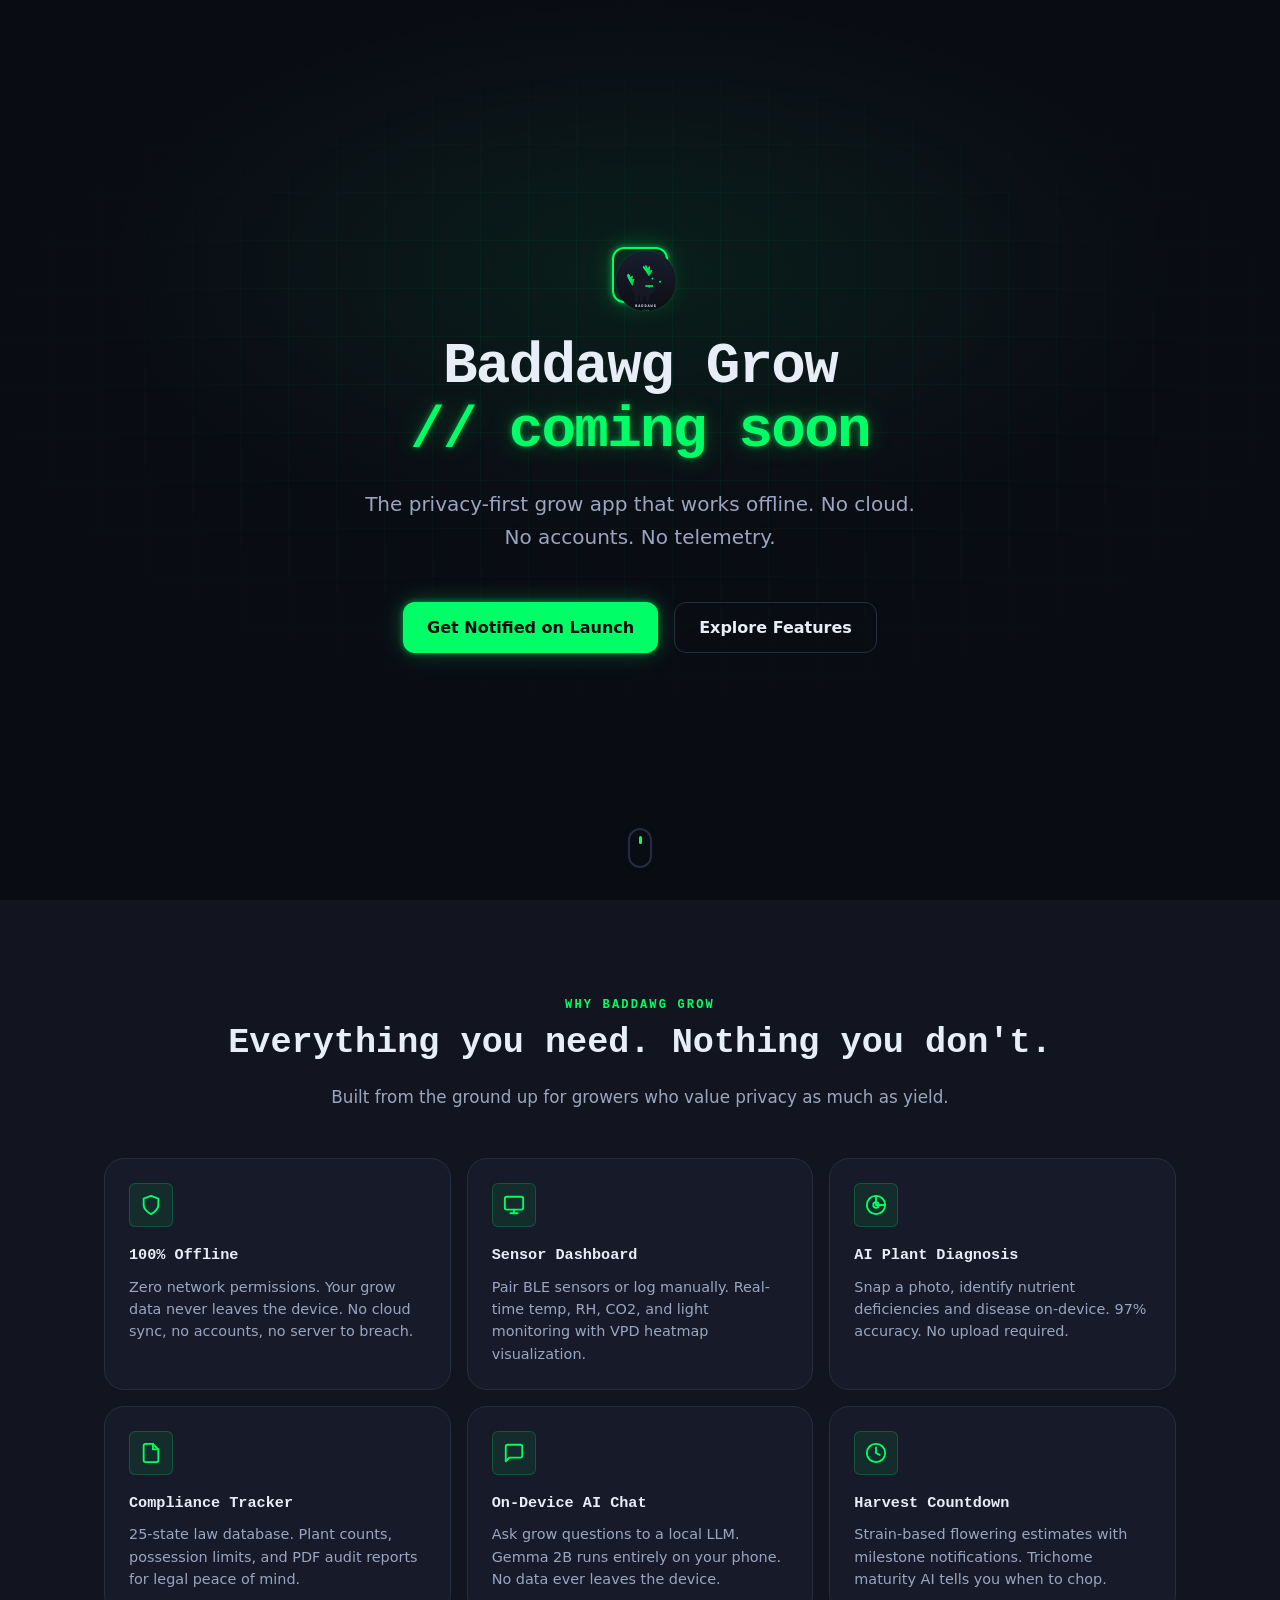
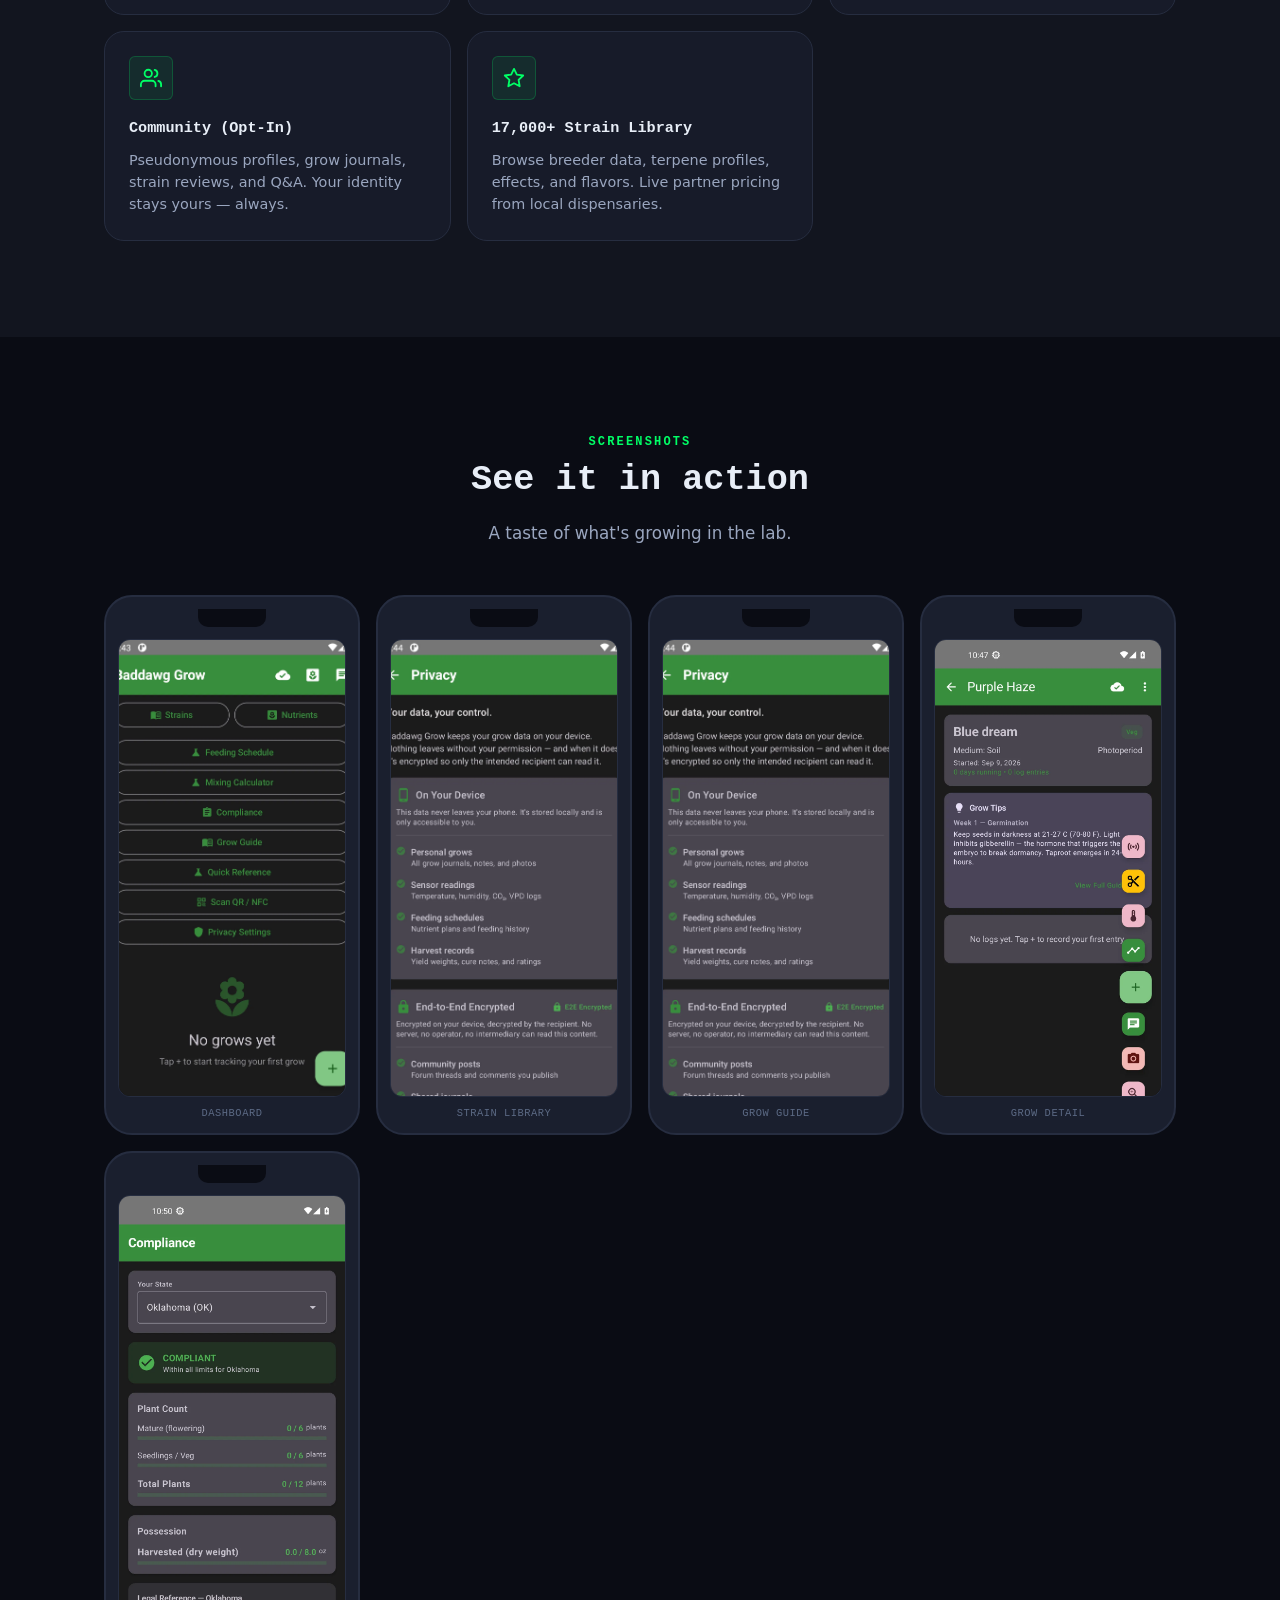
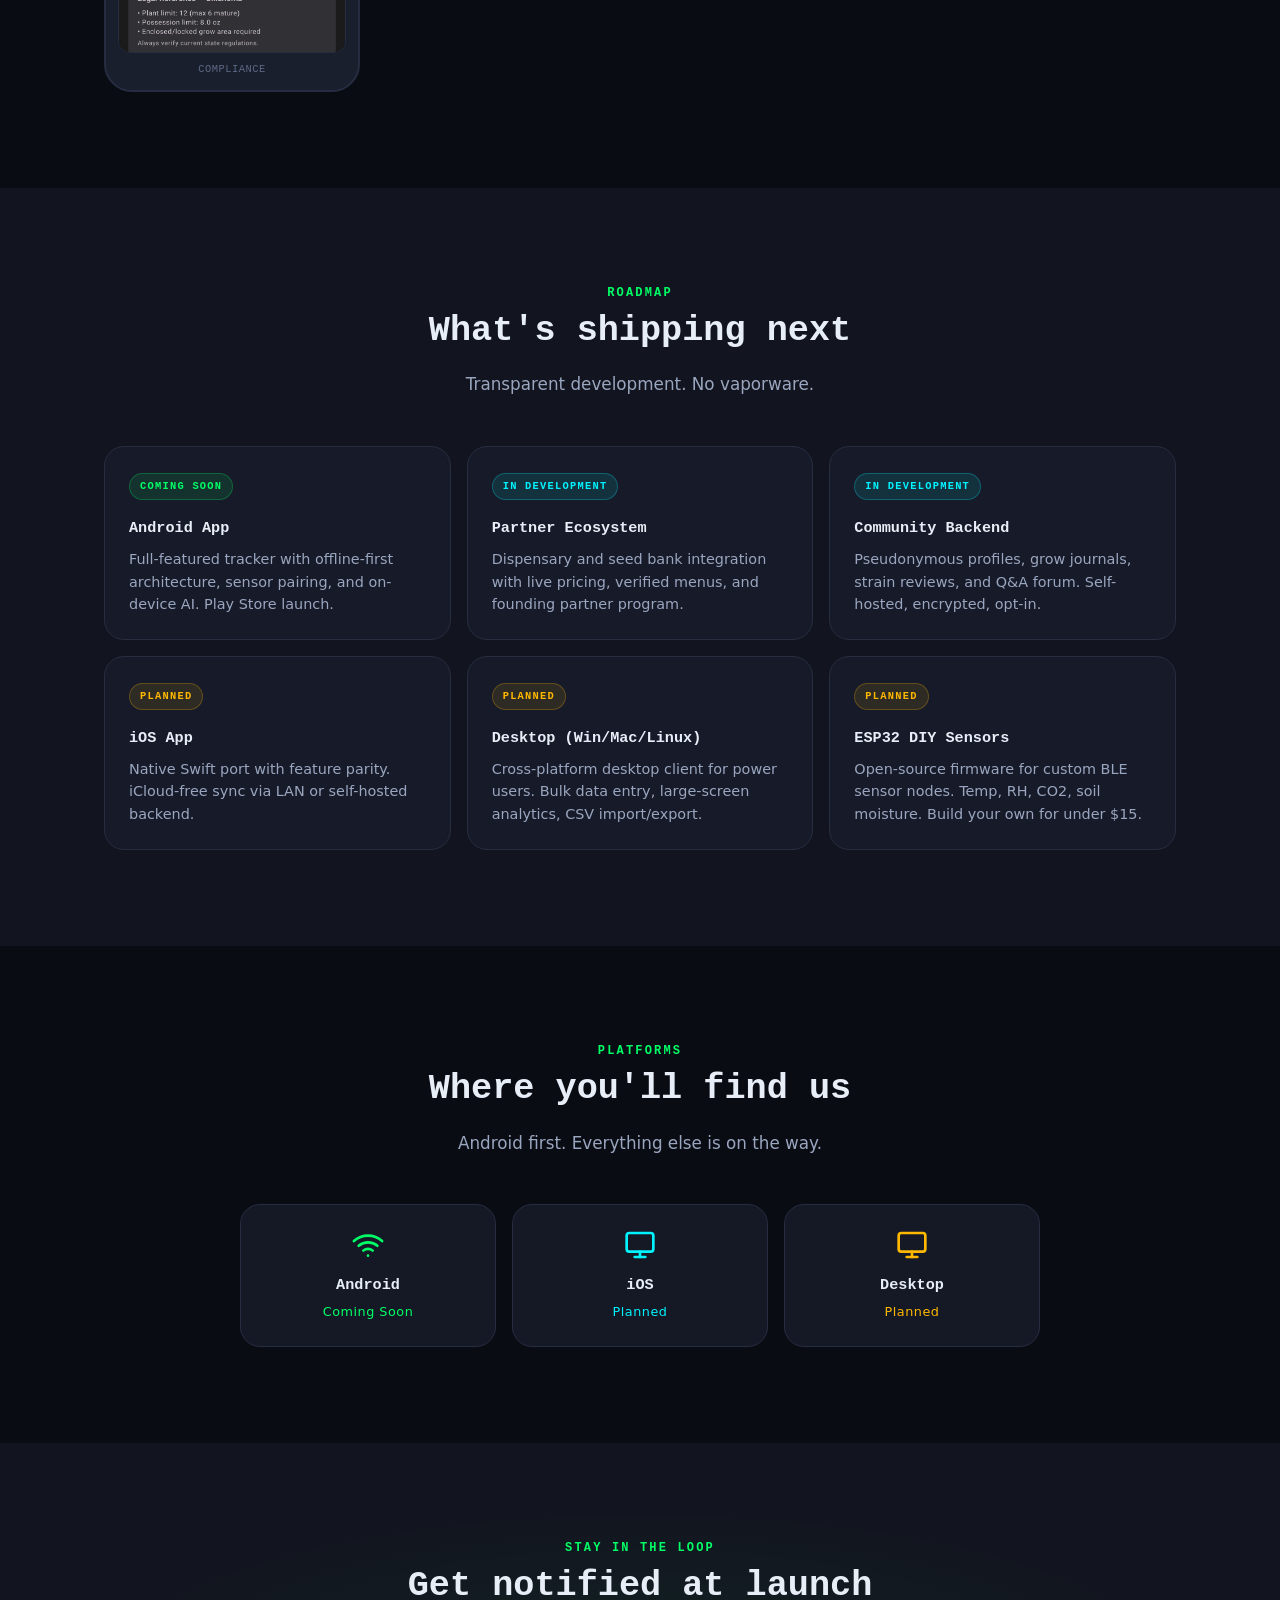
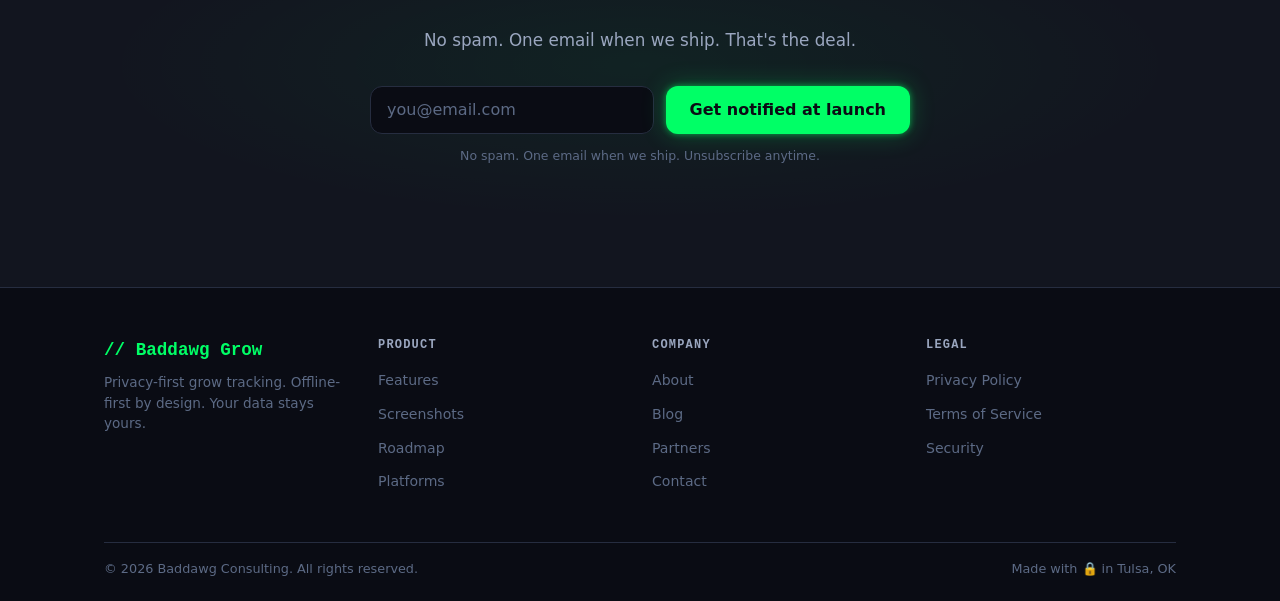
==== index.html @ 1b90fbb0 "brand: add logo to landing page hero section - Replace lock/shield icon with Baddawg Grow logo (dawg" ====
<!DOCTYPE html>
<html lang="en">
<head>
<meta charset="UTF-8">
<meta name="viewport" content="width=device-width, initial-scale=1.0">
<title>Baddawg Grow — Privacy-First Grow Tracker | Coming Soon</title>
<meta name="description" content="Baddawg Grow: offline-first grow tracker, zero network permissions. Sensor dashboard, AI plant diagnosis, compliance. No cloud, no accounts. Coming soon.">
<meta name="keywords" content="cannabis grow tracker, offline grow app, privacy grow journal, plant compliance, sensor monitoring, AI plant diagnosis, harvest tracker">
<meta name="author" content="Baddawg Consulting">
<meta name="theme-color" content="#0a0a0a">
<link rel="canonical" href="https://baddawg-grow.app/">

<!-- Favicon: inline SVG lock/shield mark (zero egress) -->
<link rel="icon" type="image/svg+xml" href="data:image/svg+xml,%3Csvg xmlns='http://www.w3.org/2000/svg' viewBox='0 0 24 24' fill='none' stroke='%234ade80' stroke-width='2' stroke-linecap='round' stroke-linejoin='round'%3E%3Crect x='3' y='11' width='18' height='11' rx='2'/%3E%3Cpath d='M7 11V7a5 5 0 0 1 10 0v4'/%3E%3Ccircle cx='12' cy='16' r='1' fill='%234ade80'/%3E%3C/svg%3E">
<link rel="apple-touch-icon" href="data:image/svg+xml,%3Csvg xmlns='http://www.w3.org/2000/svg' viewBox='0 0 24 24' fill='none' stroke='%234ade80' stroke-width='2' stroke-linecap='round' stroke-linejoin='round'%3E%3Crect x='3' y='11' width='18' height='11' rx='2'/%3E%3Cpath d='M7 11V7a5 5 0 0 1 10 0v4'/%3E%3Ccircle cx='12' cy='16' r='1' fill='%234ade80'/%3E%3C/svg%3E">

<!-- Open Graph -->
<meta property="og:title" content="Baddawg Grow — Privacy-First Grow Tracker">
<meta property="og:description" content="Offline-first grow tracker with zero network permissions. Sensor dashboard, AI plant diagnosis, compliance tracking, 17,000+ strain library. No cloud. No accounts. No telemetry.">
<meta property="og:image" content="https://baddawg-grow.app/assets/01_dashboard.webp">
<meta property="og:image:alt" content="Baddawg Grow dashboard showing active grows and real-time sensor data">
<meta property="og:image:width" content="800">
<meta property="og:image:height" content="1733">
<meta property="og:url" content="https://baddawg-grow.app/">
<meta property="og:type" content="website">
<meta property="og:site_name" content="Baddawg Grow">
<meta property="og:locale" content="en_US">

<!-- Twitter Card -->
<meta name="twitter:card" content="summary_large_image">
<meta name="twitter:title" content="Baddawg Grow — Privacy-First Grow Tracker">
<meta name="twitter:description" content="Offline-first grow tracker. Zero network permissions. Sensor dashboard, AI diagnosis, compliance tracking. No cloud, no accounts, no telemetry.">
<meta name="twitter:image" content="https://baddawg-grow.app/assets/01_dashboard.webp">
<meta name="twitter:image:alt" content="Baddawg Grow dashboard showing active grows and real-time sensor data">

<!-- Robots -->
<meta name="robots" content="index, follow, max-image-preview:large, max-snippet:-1, max-video-preview:-1">

<link rel="stylesheet" href="styles.css">
</head>
<body>

<!-- ============================================================
     SECTION 1 — HERO
     ============================================================ -->
<section class="hero" id="hero">
  <div class="hero__content">
    <!-- Baddawg Grow logo -->
    <div class="hero__mark animate">
      <img src="assets/logo.svg" alt="Baddawg Grow logo" width="64" height="64">
    </div>

    <h1 class="hero__title animate animate--d1">
      Baddawg Grow<br>
      <span>// coming soon</span>
    </h1>

    <p class="hero__tagline animate animate--d2">
      The privacy-first grow app that works offline. No cloud. No accounts. No telemetry.
    </p>

    <div class="hero__actions animate animate--d3">
      <a href="#email" class="btn btn--primary">Get Notified on Launch</a>
      <a href="#features" class="btn btn--secondary">Explore Features</a>
    </div>
  </div>

  <div class="hero__scroll" aria-hidden="true"></div>
</section>

<!-- ============================================================
     SECTION 2 — FEATURE HIGHLIGHTS (8 cards)
     ============================================================ -->
<section class="features section" id="features">
  <div class="container">
    <div class="features__header">
      <p class="eyebrow">Why Baddawg Grow</p>
      <h2 class="features__title">Everything you need. Nothing you don't.</h2>
      <p class="features__subtitle">Built from the ground up for growers who value privacy as much as yield.</p>
    </div>

    <div class="features__grid">
      <!-- Card 1 -->
      <div class="feature-card">
        <div class="feature-card__icon">
          <svg viewBox="0 0 24 24" fill="none" stroke="currentColor" stroke-width="2" stroke-linecap="round" stroke-linejoin="round"><path d="M12 22s8-4 8-10V5l-8-3-8 3v7c0 6 8 10 8 10z"/></svg>
        </div>
        <h3 class="feature-card__title">100% Offline</h3>
        <p class="feature-card__desc">Zero network permissions. Your grow data never leaves the device. No cloud sync, no accounts, no server to breach.</p>
      </div>

      <!-- Card 2 -->
      <div class="feature-card">
        <div class="feature-card__icon">
          <svg viewBox="0 0 24 24" fill="none" stroke="currentColor" stroke-width="2" stroke-linecap="round" stroke-linejoin="round"><rect x="2" y="3" width="20" height="14" rx="2"/><line x1="8" y1="21" x2="16" y2="21"/><line x1="12" y1="17" x2="12" y2="21"/></svg>
        </div>
        <h3 class="feature-card__title">Sensor Dashboard</h3>
        <p class="feature-card__desc">Pair BLE sensors or log manually. Real-time temp, RH, CO2, and light monitoring with VPD heatmap visualization.</p>
      </div>

      <!-- Card 3 -->
      <div class="feature-card">
        <div class="feature-card__icon">
          <svg viewBox="0 0 24 24" fill="none" stroke="currentColor" stroke-width="2" stroke-linecap="round" stroke-linejoin="round"><path d="M12 2a10 10 0 1 0 10 10H12V2z"/><path d="M12 2a10 10 0 0 1 10 10"/><circle cx="12" cy="12" r="3"/></svg>
        </div>
        <h3 class="feature-card__title">AI Plant Diagnosis</h3>
        <p class="feature-card__desc">Snap a photo, identify nutrient deficiencies and disease on-device. 97% accuracy. No upload required.</p>
      </div>

      <!-- Card 4 -->
      <div class="feature-card">
        <div class="feature-card__icon">
          <svg viewBox="0 0 24 24" fill="none" stroke="currentColor" stroke-width="2" stroke-linecap="round" stroke-linejoin="round"><path d="M14 2H6a2 2 0 0 0-2 2v16a2 2 0 0 0 2 2h12a2 2 0 0 0 2-2V8z"/><polyline points="14 2 14 8 20 8"/></svg>
        </div>
        <h3 class="feature-card__title">Compliance Tracker</h3>
        <p class="feature-card__desc">25-state law database. Plant counts, possession limits, and PDF audit reports for legal peace of mind.</p>
      </div>

      <!-- Card 5 -->
      <div class="feature-card">
        <div class="feature-card__icon">
          <svg viewBox="0 0 24 24" fill="none" stroke="currentColor" stroke-width="2" stroke-linecap="round" stroke-linejoin="round"><path d="M21 15a2 2 0 0 1-2 2H7l-4 4V5a2 2 0 0 1 2-2h14a2 2 0 0 1 2 2z"/></svg>
        </div>
        <h3 class="feature-card__title">On-Device AI Chat</h3>
        <p class="feature-card__desc">Ask grow questions to a local LLM. Gemma 2B runs entirely on your phone. No data ever leaves the device.</p>
      </div>

      <!-- Card 6 -->
      <div class="feature-card">
        <div class="feature-card__icon">
          <svg viewBox="0 0 24 24" fill="none" stroke="currentColor" stroke-width="2" stroke-linecap="round" stroke-linejoin="round"><circle cx="12" cy="12" r="10"/><polyline points="12 6 12 12 16 14"/></svg>
        </div>
        <h3 class="feature-card__title">Harvest Countdown</h3>
        <p class="feature-card__desc">Strain-based flowering estimates with milestone notifications. Trichome maturity AI tells you when to chop.</p>
      </div>

      <!-- Card 7 -->
      <div class="feature-card">
        <div class="feature-card__icon">
          <svg viewBox="0 0 24 24" fill="none" stroke="currentColor" stroke-width="2" stroke-linecap="round" stroke-linejoin="round"><path d="M17 21v-2a4 4 0 0 0-4-4H5a4 4 0 0 0-4 4v2"/><circle cx="9" cy="7" r="4"/><path d="M23 21v-2a4 4 0 0 0-3-3.87"/><path d="M16 3.13a4 4 0 0 1 0 7.75"/></svg>
        </div>
        <h3 class="feature-card__title">Community (Opt-In)</h3>
        <p class="feature-card__desc">Pseudonymous profiles, grow journals, strain reviews, and Q&A. Your identity stays yours — always.</p>
      </div>

      <!-- Card 8 -->
      <div class="feature-card">
        <div class="feature-card__icon">
          <svg viewBox="0 0 24 24" fill="none" stroke="currentColor" stroke-width="2" stroke-linecap="round" stroke-linejoin="round"><polygon points="12 2 15.09 8.26 22 9.27 17 14.14 18.18 21.02 12 17.77 5.82 21.02 7 14.14 2 9.27 8.91 8.26 12 2"/></svg>
        </div>
        <h3 class="feature-card__title">17,000+ Strain Library</h3>
        <p class="feature-card__desc">Browse breeder data, terpene profiles, effects, and flavors. Live partner pricing from local dispensaries.</p>
      </div>
    </div>
  </div>
</section>

<!-- ============================================================
     SECTION 3 — SCREENSHOT GALLERY
     ============================================================ -->
<section class="gallery section" id="gallery">
  <div class="container">
    <div class="gallery__header">
      <p class="eyebrow">Screenshots</p>
      <h2 class="gallery__title">See it in action</h2>
      <p class="gallery__subtitle">A taste of what's growing in the lab.</p>
    </div>

    <div class="gallery__grid">
      <div class="phone-mockup">
        <div class="phone-mockup__notch"></div>
        <div class="phone-mockup__screen">
          <img src="assets/01_dashboard.webp" alt="Baddawg Grow dashboard showing active grows and grow tips" loading="lazy" width="800" height="1733">
        </div>
        <p class="phone-mockup__label">DASHBOARD</p>
      </div>

      <div class="phone-mockup">
        <div class="phone-mockup__notch"></div>
        <div class="phone-mockup__screen">
          <img src="assets/02_strain_library.webp" alt="Baddawg Grow strain library with search and filters" loading="lazy" width="800" height="1733">
        </div>
        <p class="phone-mockup__label">STRAIN LIBRARY</p>
      </div>

      <div class="phone-mockup">
        <div class="phone-mockup__notch"></div>
        <div class="phone-mockup__screen">
          <img src="assets/03_grow_guide.webp" alt="Baddawg Grow grow guide with phase cards from germination through cure" loading="lazy" width="800" height="1733">
        </div>
        <p class="phone-mockup__label">GROW GUIDE</p>
      </div>

      <div class="phone-mockup">
        <div class="phone-mockup__notch"></div>
        <div class="phone-mockup__screen">
          <img src="assets/04_grow_detail.webp" alt="Baddawg Grow grow detail with plant info, tips, and logs" loading="lazy" width="800" height="1733">
        </div>
        <p class="phone-mockup__label">GROW DETAIL</p>
      </div>

      <div class="phone-mockup">
        <div class="phone-mockup__notch"></div>
        <div class="phone-mockup__screen">
          <img src="assets/05_compliance.webp" alt="Baddawg Grow compliance dashboard with plant and possession tracking" loading="lazy" width="800" height="1733">
        </div>
        <p class="phone-mockup__label">COMPLIANCE</p>
      </div>
    </div>
  </div>
</section>

<!-- ============================================================
     SECTION 4 — COMING SOON / IN DEVELOPMENT
     ============================================================ -->
<section class="roadmap section" id="roadmap">
  <div class="container">
    <div class="roadmap__header">
      <p class="eyebrow">Roadmap</p>
      <h2 class="roadmap__title">What's shipping next</h2>
      <p class="roadmap__subtitle">Transparent development. No vaporware.</p>
    </div>

    <div class="roadmap__grid">
      <div class="roadmap-card">
        <span class="roadmap-card__badge badge--soon">Coming Soon</span>
        <h3 class="roadmap-card__title">Android App</h3>
        <p class="roadmap-card__desc">Full-featured tracker with offline-first architecture, sensor pairing, and on-device AI. Play Store launch.</p>
      </div>

      <div class="roadmap-card">
        <span class="roadmap-card__badge badge--dev">In Development</span>
        <h3 class="roadmap-card__title">Partner Ecosystem</h3>
        <p class="roadmap-card__desc">Dispensary and seed bank integration with live pricing, verified menus, and founding partner program.</p>
      </div>

      <div class="roadmap-card">
        <span class="roadmap-card__badge badge--dev">In Development</span>
        <h3 class="roadmap-card__title">Community Backend</h3>
        <p class="roadmap-card__desc">Pseudonymous profiles, grow journals, strain reviews, and Q&A forum. Self-hosted, encrypted, opt-in.</p>
      </div>

      <div class="roadmap-card">
        <span class="roadmap-card__badge badge--planned">Planned</span>
        <h3 class="roadmap-card__title">iOS App</h3>
        <p class="roadmap-card__desc">Native Swift port with feature parity. iCloud-free sync via LAN or self-hosted backend.</p>
      </div>

      <div class="roadmap-card">
        <span class="roadmap-card__badge badge--planned">Planned</span>
        <h3 class="roadmap-card__title">Desktop (Win/Mac/Linux)</h3>
        <p class="roadmap-card__desc">Cross-platform desktop client for power users. Bulk data entry, large-screen analytics, CSV import/export.</p>
      </div>

      <div class="roadmap-card">
        <span class="roadmap-card__badge badge--planned">Planned</span>
        <h3 class="roadmap-card__title">ESP32 DIY Sensors</h3>
        <p class="roadmap-card__desc">Open-source firmware for custom BLE sensor nodes. Temp, RH, CO2, soil moisture. Build your own for under $15.</p>
      </div>
    </div>
  </div>
</section>

<!-- ============================================================
     SECTION 5 — PLATFORM AVAILABILITY
     ============================================================ -->
<section class="platforms section" id="platforms">
  <div class="container">
    <div class="platforms__header">
      <p class="eyebrow">Platforms</p>
      <h2 class="platforms__title">Where you'll find us</h2>
      <p class="platforms__subtitle">Android first. Everything else is on the way.</p>
    </div>

    <div class="platforms__grid">
      <div class="platform-card">
        <div class="platform-card__icon" aria-hidden="true">
          <svg width="32" height="32" viewBox="0 0 24 24" fill="none" stroke="currentColor" stroke-width="2" stroke-linecap="round" stroke-linejoin="round" style="color: var(--neon-green)"><path d="M5 12.55a11 11 0 0 1 14.08 0"/><path d="M1.42 9a16 16 0 0 1 21.16 0"/><path d="M8.53 16.11a6 6 0 0 1 6.95 0"/><line x1="12" y1="20" x2="12.01" y2="20"/></svg>
        </div>
        <h3 class="platform-card__name">Android</h3>
        <p class="platform-card__status status--now">Coming Soon</p>
      </div>

      <div class="platform-card">
        <div class="platform-card__icon" aria-hidden="true">
          <svg width="32" height="32" viewBox="0 0 24 24" fill="none" stroke="currentColor" stroke-width="2" stroke-linecap="round" stroke-linejoin="round" style="color: var(--neon-cyan)"><rect x="2" y="3" width="20" height="14" rx="2"/><line x1="8" y1="21" x2="16" y2="21"/><line x1="12" y1="17" x2="12" y2="21"/></svg>
        </div>
        <h3 class="platform-card__name">iOS</h3>
        <p class="platform-card__status status--soon">Planned</p>
      </div>

      <div class="platform-card">
        <div class="platform-card__icon" aria-hidden="true">
          <svg width="32" height="32" viewBox="0 0 24 24" fill="none" stroke="currentColor" stroke-width="2" stroke-linecap="round" stroke-linejoin="round" style="color: var(--neon-amber)"><rect x="2" y="3" width="20" height="14" rx="2"/><line x1="8" y1="21" x2="16" y2="21"/><line x1="12" y1="17" x2="12" y2="21"/></svg>
        </div>
        <h3 class="platform-card__name">Desktop</h3>
        <p class="platform-card__status status--planned">Planned</p>
      </div>
    </div>
  </div>
</section>

<!-- ============================================================
     SECTION 6 — EMAIL CAPTURE
     ============================================================ -->
<section class="email-capture section" id="email">
  <div class="container">
    <div class="email-capture__inner">
      <p class="eyebrow">Stay in the loop</p>
      <h2 class="email-capture__title">Get notified at launch</h2>
      <p class="email-capture__subtitle">No spam. One email when we ship. That's the deal.</p>

      <!--
        EMAIL SERVICE: Buttondown
        SETUP:
          1. Create free account at https://buttondown.com
          2. Replace YOUR-BUTTONDOWN-USERNAME below with your actual username
             (the part after buttondown.com/ in your newsletter URL)
          3. That's it. The form POSTs directly to Buttondown's embed endpoint.
        Alternative: ConvertKit (Kit) — swap action to:
          https://app.kit.com/forms/FORM_ID/subscriptions
      -->
      <form class="email-form"
            action="https://buttondown.com/api/emails/embed-subscribe/YOUR-BUTTONDOWN-USERNAME"
            method="post"
            target="email-form-target"
            id="email-form">
        <input
          type="email"
          name="email"
          class="email-form__input"
          placeholder="you@email.com"
          aria-label="Email address"
          required
        >
        <input type="hidden" name="embed" value="1">
        <button type="submit" class="btn btn--primary">Get notified at launch</button>
      </form>
      <div class="email-form__messages" id="email-form-messages" aria-live="polite">
        <p class="email-form__success" hidden>Thanks! Check your inbox to confirm.</p>
        <p class="email-form__error" hidden>Something went wrong. Please try again.</p>
      </div>
      <p class="email-form__note">No spam. One email when we ship. Unsubscribe anytime.</p>

      <!-- Inline confirmation enhancement (optional, degrades gracefully) -->
      <script>
        (function () {
          var form = document.getElementById('email-form');
          if (!form) return;
          var successMsg = form.parentElement.querySelector('.email-form__success');
          var errorMsg = form.parentElement.querySelector('.email-form__error');
          var action = form.getAttribute('action');
          var isPlaceholder = action.indexOf('YOUR-BUTTONDOWN-USERNAME') !== -1;
          form.addEventListener('submit', function (e) {
            e.preventDefault();
            if (isPlaceholder) {
              if (errorMsg) { errorMsg.hidden = false; errorMsg.textContent = 'Form not yet connected. Set your Buttondown username in the HTML.'; }
              return;
            }
            if (successMsg) successMsg.hidden = false;
            if (errorMsg) errorMsg.hidden = true;
            var btn = form.querySelector('button[type="submit"]');
            if (btn) { btn.textContent = 'Subscribed!'; btn.disabled = true; }
            // Submit to hidden iframe so page doesn't navigate
            form.setAttribute('target', 'email-form-target');
            HTMLFormElement.prototype.submit.call(form);
          });
        })();
      </script>

      <!-- Hidden iframe: native form POST target (no-JS graceful fallback) -->
      <iframe name="email-form-target" id="email-form-target" style="width:0;height:0;border:0" aria-hidden="true" title="email-form-target"></iframe>
    </div>
  </div>
</section>

<!-- ============================================================
     SECTION 7 — FOOTER
     ============================================================ -->
<footer class="footer" id="footer">
  <div class="container">
    <div class="footer__grid">
      <div class="footer__brand">
        <div class="footer__logo">// Baddawg Grow</div>
        <p class="footer__tagline">Privacy-first grow tracking. Offline-first by design. Your data stays yours.</p>
      </div>

      <div>
        <h4 class="footer__col-title">Product</h4>
        <ul class="footer__links">
          <li><a href="#features">Features</a></li>
          <li><a href="#gallery">Screenshots</a></li>
          <li><a href="#roadmap">Roadmap</a></li>
          <li><a href="#platforms">Platforms</a></li>
        </ul>
      </div>

      <div>
        <h4 class="footer__col-title">Company</h4>
        <ul class="footer__links">
          <li><a href="#">About</a></li>
          <li><a href="#">Blog</a></li>
          <li><a href="#">Partners</a></li>
          <li><a href="#">Contact</a></li>
        </ul>
      </div>

      <div>
        <h4 class="footer__col-title">Legal</h4>
        <ul class="footer__links">
          <li><a href="#">Privacy Policy</a></li>
          <li><a href="#">Terms of Service</a></li>
          <li><a href="#">Security</a></li>
        </ul>
      </div>
    </div>

    <div class="footer__bottom">
      <span>&copy; 2026 Baddawg Consulting. All rights reserved.</span>
      <span>Made with &#x1F512; in Tulsa, OK</span>
    </div>
  </div>
</footer>

</body>
</html>
---- styles.css ----
/* ============================================================
   CANNALOG COMING SOON — PRODUCTION STYLESHEET
   Mobile-first, vanilla CSS, zero egress.
   ============================================================ */

:root {
  /* --- Core Palette --- */
  --obsidian:       #0a0c14;
  --dark-slate:     #12151f;
  --slate-raised:   #1a1f2e;
  --slate-line:     #262d40;
  --slate-hover:    #2a3247;

  /* --- Neon Accents --- */
  --neon-green:     #00ff66;
  --neon-green-dim: #00cc52;
  --neon-cyan:      #00f3ff;
  --neon-amber:     #ffb800;
  --neon-pink:      #ff0055;

  /* --- Text --- */
  --text-primary:   #e8eef7;
  --text-secondary: #9aa6bf;
  --text-muted:     #5c6a85;
  --text-disabled:  #3d4759;

  /* --- Surfaces --- */
  --glass-bg:       rgba(18, 21, 31, 0.65);
  --glass-border:   rgba(0, 255, 102, 0.18);
  --card-bg:        rgba(26, 31, 46, 0.7);

  /* --- Glow --- */
  --glow-green:     0 0 6px rgba(0,255,102,.55), 0 0 24px rgba(0,255,102,.25);
  --glow-cyan:      0 0 6px rgba(0,243,255,.55), 0 0 24px rgba(0,243,255,.25);
  --glow-green-sm:  0 0 4px rgba(0,255,102,.4);

  /* --- Typography --- */
  --font-display:   'JetBrains Mono', 'Fira Code', ui-monospace, 'Cascadia Code', monospace;
  --font-body:      'Inter', 'Space Grotesk', system-ui, -apple-system, sans-serif;

  /* --- Spacing Scale (8px base) --- */
  --s1: 4px; --s2: 8px; --s3: 12px; --s4: 16px;
  --s5: 24px; --s6: 32px; --s7: 48px; --s8: 64px;
  --s9: 96px; --s10: 128px;

  /* --- Radii --- */
  --r-sm: 6px;
  --r-md: 12px;
  --r-lg: 20px;
  --r-xl: 28px;

  /* --- Section max-width --- */
  --content-max: 1120px;
  --narrow-max: 680px;
}

/* ---------- Reset ---------- */
*, *::before, *::after { box-sizing: border-box; margin: 0; padding: 0; }
html { font-size: 16px; scroll-behavior: smooth; }
body {
  font-family: var(--font-body);
  background: var(--obsidian);
  color: var(--text-primary);
  line-height: 1.6;
  -webkit-font-smoothing: antialiased;
  overflow-x: hidden;
}

/* ---------- Utility ---------- */
.container { max-width: var(--content-max); margin: 0 auto; padding: 0 var(--s5); }
.container--narrow { max-width: var(--narrow-max); }
.section { padding-block: var(--s9); }
.section--tight { padding-block: var(--s7); }
.text-center { text-align: center; }
.eyebrow {
  font-family: var(--font-display);
  font-size: 0.75rem;
  font-weight: 600;
  letter-spacing: 0.18em;
  text-transform: uppercase;
  color: var(--neon-green);
}

/* ============================================================
   SECTION 1 — HERO
   ============================================================ */
.hero {
  position: relative;
  min-height: 100svh;
  display: flex;
  flex-direction: column;
  align-items: center;
  justify-content: center;
  text-align: center;
  padding: var(--s8) var(--s5);
  overflow: hidden;
}

/* Wireframe grid backdrop */
.hero::before {
  content: "";
  position: absolute;
  inset: 0;
  background-image:
    linear-gradient(rgba(0,255,102,.04) 1px, transparent 1px),
    linear-gradient(90deg, rgba(0,255,102,.04) 1px, transparent 1px);
  background-size: 48px 48px;
  mask-image: radial-gradient(ellipse 80% 60% at 50% 40%, black 20%, transparent 70%);
  -webkit-mask-image: radial-gradient(ellipse 80% 60% at 50% 40%, black 20%, transparent 70%);
  pointer-events: none;
}

/* Radial vignette */
.hero::after {
  content: "";
  position: absolute;
  inset: 0;
  background: radial-gradient(ellipse 70% 50% at 50% 30%, rgba(0,255,102,.08) 0%, transparent 60%);
  pointer-events: none;
}

.hero__content { position: relative; z-index: 2; max-width: 720px; }

/* Lock icon mark */
.hero__mark {
  width: 56px; height: 56px;
  margin: 0 auto var(--s6);
  border: 2px solid var(--neon-green);
  border-radius: var(--r-md);
  display: grid; place-items: center;
  box-shadow: var(--glow-green);
  background: rgba(0,255,102,.06);
}
.hero__mark svg { width: 28px; height: 28px; }

.hero__title {
  font-family: var(--font-display);
  font-size: clamp(2rem, 6vw, 3.6rem);
  font-weight: 700;
  line-height: 1.12;
  letter-spacing: -0.03em;
  color: var(--text-primary);
  margin-bottom: var(--s5);
}
.hero__title span {
  color: var(--neon-green);
  text-shadow: var(--glow-green);
}

.hero__tagline {
  font-size: clamp(1rem, 2.2vw, 1.25rem);
  color: var(--text-secondary);
  line-height: 1.65;
  max-width: 560px;
  margin: 0 auto var(--s7);
}

/* CTA buttons */
.hero__actions { display: flex; flex-wrap: wrap; gap: var(--s4); justify-content: center; }

.btn {
  display: inline-flex; align-items: center; gap: var(--s2);
  font-family: var(--font-body);
  font-size: 1rem; font-weight: 600;
  padding: var(--s3) var(--s5);
  border-radius: var(--r-md);
  border: none; cursor: pointer;
  text-decoration: none;
  transition: transform 0.15s ease, box-shadow 0.2s ease, background 0.2s ease;
  min-height: 48px;
}
.btn--primary {
  background: var(--neon-green);
  color: var(--obsidian);
  box-shadow: var(--glow-green);
}
.btn--primary:hover { transform: translateY(-1px); box-shadow: 0 0 8px rgba(0,255,102,.65), 0 0 32px rgba(0,255,102,.35); }
.btn--secondary {
  background: transparent;
  color: var(--text-primary);
  border: 1px solid var(--slate-line);
}
.btn--secondary:hover { border-color: var(--neon-green); color: var(--neon-green); }

/* Scroll indicator */
.hero__scroll {
  position: absolute; bottom: var(--s6);
  left: 50%; transform: translateX(-50%);
  width: 24px; height: 40px;
  border: 2px solid var(--slate-line);
  border-radius: 12px;
  display: grid; place-items: start center;
  padding-top: 6px;
}
.hero__scroll::after {
  content: ""; width: 3px; height: 8px;
  background: var(--neon-green);
  border-radius: 2px;
  animation: scroll-bob 2s ease-in-out infinite;
}
@keyframes scroll-bob { 0%,100% { transform: translateY(0); opacity: 1; } 50% { transform: translateY(12px); opacity: .3; } }

/* ============================================================
   SECTION 2 — FEATURE HIGHLIGHTS (8 cards)
   ============================================================ */
.features { background: var(--dark-slate); position: relative; }
.features__header { text-align: center; margin-bottom: var(--s7); }
.features__title {
  font-family: var(--font-display);
  font-size: clamp(1.5rem, 3.5vw, 2.2rem);
  font-weight: 700;
  margin-bottom: var(--s3);
}
.features__subtitle { color: var(--text-secondary); font-size: 1.05rem; }

.features__grid {
  display: grid;
  grid-template-columns: repeat(auto-fit, minmax(260px, 1fr));
  gap: var(--s4);
}

.feature-card {
  background: var(--card-bg);
  border: 1px solid var(--slate-line);
  border-radius: var(--r-lg);
  padding: var(--s5);
  transition: border-color 0.2s, transform 0.2s, box-shadow 0.2s;
}
.feature-card:hover {
  border-color: rgba(0,255,102,.35);
  transform: translateY(-2px);
  box-shadow: 0 8px 32px rgba(0,0,0,.4), 0 0 1px rgba(0,255,102,.3);
}

.feature-card__icon {
  width: 44px; height: 44px;
  border-radius: var(--r-sm);
  background: rgba(0,255,102,.08);
  border: 1px solid rgba(0,255,102,.2);
  display: grid; place-items: center;
  margin-bottom: var(--s4);
}
.feature-card__icon svg { width: 22px; height: 22px; color: var(--neon-green); }

.feature-card__title {
  font-family: var(--font-display);
  font-size: 0.95rem; font-weight: 600;
  margin-bottom: var(--s2);
  color: var(--text-primary);
}
.feature-card__desc {
  font-size: 0.9rem;
  color: var(--text-secondary);
  line-height: 1.55;
}

/* ============================================================
   SECTION 3 — SCREENSHOT GALLERY
   ============================================================ */
.gallery { background: var(--obsidian); }
.gallery__header { text-align: center; margin-bottom: var(--s7); }
.gallery__title {
  font-family: var(--font-display);
  font-size: clamp(1.5rem, 3.5vw, 2.2rem);
  font-weight: 700;
  margin-bottom: var(--s3);
}
.gallery__subtitle { color: var(--text-secondary); font-size: 1.05rem; }

.gallery__grid {
  display: grid;
  grid-template-columns: repeat(auto-fit, minmax(240px, 1fr));
  gap: var(--s4);
}

.phone-mockup {
  background: var(--slate-raised);
  border: 2px solid var(--slate-line);
  border-radius: var(--r-xl);
  padding: var(--s3);
  aspect-ratio: 9/19;
  display: flex; flex-direction: column;
  position: relative;
  overflow: hidden;
  transition: border-color 0.25s, transform 0.25s;
}
.phone-mockup:hover {
  border-color: rgba(0,255,102,.3);
  transform: translateY(-3px);
}
.phone-mockup__notch {
  width: 30%; height: 18px;
  background: var(--obsidian);
  border-radius: 0 0 10px 10px;
  margin: 0 auto var(--s3);
  flex-shrink: 0;
}
.phone-mockup__screen {
  flex: 1;
  background: linear-gradient(135deg, var(--dark-slate), var(--obsidian));
  border-radius: var(--r-md);
  border: 1px solid var(--slate-line);
  overflow: hidden;
  display: flex;
  min-height: 0;
}
.phone-mockup__screen img {
  width: 100%;
  height: 100%;
  object-fit: cover;
  object-position: top center;
  display: block;
}
.phone-mockup__label {
  font-family: var(--font-display);
  font-size: 0.65rem;
  color: var(--text-muted);
  text-align: center;
  margin-top: var(--s2);
  letter-spacing: 0.05em;
  flex-shrink: 0;
}

/* ============================================================
   SECTION 4 — COMING SOON / IN DEVELOPMENT
   ============================================================ */
.roadmap { background: var(--dark-slate); }
.roadmap__header { text-align: center; margin-bottom: var(--s7); }
.roadmap__title {
  font-family: var(--font-display);
  font-size: clamp(1.5rem, 3.5vw, 2.2rem);
  font-weight: 700;
  margin-bottom: var(--s3);
}
.roadmap__subtitle { color: var(--text-secondary); font-size: 1.05rem; }

.roadmap__grid {
  display: grid;
  grid-template-columns: repeat(auto-fit, minmax(280px, 1fr));
  gap: var(--s4);
}

.roadmap-card {
  background: var(--card-bg);
  border: 1px solid var(--slate-line);
  border-radius: var(--r-lg);
  padding: var(--s5);
  position: relative;
}
.roadmap-card__badge {
  display: inline-flex; align-items: center; gap: var(--s1);
  font-family: var(--font-display);
  font-size: 0.65rem; font-weight: 600;
  letter-spacing: 0.12em; text-transform: uppercase;
  padding: 4px 10px;
  border-radius: 999px;
  margin-bottom: var(--s4);
}
.badge--soon {
  background: rgba(0,255,102,.1);
  color: var(--neon-green);
  border: 1px solid rgba(0,255,102,.25);
}
.badge--dev {
  background: rgba(0,243,255,.1);
  color: var(--neon-cyan);
  border: 1px solid rgba(0,243,255,.25);
}
.badge--planned {
  background: rgba(255,184,0,.1);
  color: var(--neon-amber);
  border: 1px solid rgba(255,184,0,.25);
}
.roadmap-card__title {
  font-family: var(--font-display);
  font-size: 0.95rem; font-weight: 600;
  margin-bottom: var(--s2);
}
.roadmap-card__desc { font-size: 0.9rem; color: var(--text-secondary); line-height: 1.55; }

/* ============================================================
   SECTION 5 — PLATFORM AVAILABILITY
   ============================================================ */
.platforms { background: var(--obsidian); }
.platforms__header { text-align: center; margin-bottom: var(--s7); }
.platforms__title {
  font-family: var(--font-display);
  font-size: clamp(1.5rem, 3.5vw, 2.2rem);
  font-weight: 700;
  margin-bottom: var(--s3);
}
.platforms__subtitle { color: var(--text-secondary); font-size: 1.05rem; }

.platforms__grid {
  display: grid;
  grid-template-columns: repeat(auto-fit, minmax(200px, 1fr));
  gap: var(--s4);
  max-width: 800px;
  margin: 0 auto;
}

.platform-card {
  background: var(--card-bg);
  border: 1px solid var(--slate-line);
  border-radius: var(--r-lg);
  padding: var(--s5);
  text-align: center;
  transition: border-color 0.2s;
}
.platform-card:hover { border-color: rgba(0,255,102,.3); }
.platform-card__icon { margin-bottom: var(--s3); }
.platform-card__icon svg { display: block; margin: 0 auto; }
.platform-card__name {
  font-family: var(--font-display);
  font-size: 0.95rem; font-weight: 600;
  margin-bottom: var(--s1);
}
.platform-card__status {
  font-size: 0.8rem;
  font-weight: 500;
  letter-spacing: 0.04em;
}
.status--now { color: var(--neon-green); }
.status--soon { color: var(--neon-cyan); }
.status--planned { color: var(--neon-amber); }

/* ============================================================
   SECTION 6 — EMAIL CAPTURE
   ============================================================ */
.email-capture {
  background: var(--dark-slate);
  position: relative;
  overflow: hidden;
}
.email-capture::before {
  content: "";
  position: absolute;
  inset: 0;
  background: radial-gradient(ellipse 60% 50% at 50% 50%, rgba(0,255,102,.06) 0%, transparent 70%);
  pointer-events: none;
}
.email-capture__inner {
  position: relative; z-index: 1;
  max-width: 540px; margin: 0 auto;
  text-align: center;
}
.email-capture__title {
  font-family: var(--font-display);
  font-size: clamp(1.5rem, 3.5vw, 2.2rem);
  font-weight: 700;
  margin-bottom: var(--s3);
}
.email-capture__subtitle { color: var(--text-secondary); font-size: 1.05rem; margin-bottom: var(--s6); }

.email-form { display: flex; flex-wrap: wrap; gap: var(--s3); justify-content: center; }
.email-form__input {
  flex: 1 1 260px;
  background: var(--obsidian);
  border: 1px solid var(--slate-line);
  border-radius: var(--r-md);
  padding: var(--s3) var(--s4);
  font-family: var(--font-body);
  font-size: 1rem;
  color: var(--text-primary);
  min-height: 48px;
  transition: border-color 0.2s, box-shadow 0.2s;
}
.email-form__input::placeholder { color: var(--text-muted); }
.email-form__input:focus {
  outline: none;
  border-color: var(--neon-green);
  box-shadow: var(--glow-green-sm);
}
.email-form__note {
  font-size: 0.78rem;
  color: var(--text-muted);
  margin-top: var(--s3);
  width: 100%;
}
.email-form__messages { width: 100%; margin-top: var(--s3); }
.email-form__success {
  color: var(--neon-green);
  font-size: 0.95rem;
  font-weight: 600;
  margin: 0;
}
.email-form__error {
  color: #ff6b6b;
  font-size: 0.95rem;
  font-weight: 600;
  margin: 0;
}
.email-form__success[hidden],
.email-form__error[hidden] { display: none; }

/* ============================================================
   SECTION 7 — FOOTER
   ============================================================ */
.footer {
  background: var(--obsidian);
  border-top: 1px solid var(--slate-line);
  padding-block: var(--s7) var(--s5);
}
.footer__grid {
  display: grid;
  grid-template-columns: repeat(auto-fit, minmax(160px, 1fr));
  gap: var(--s5);
  margin-bottom: var(--s7);
}
.footer__brand { max-width: 280px; }
.footer__logo {
  font-family: var(--font-display);
  font-size: 1.1rem; font-weight: 700;
  color: var(--neon-green);
  margin-bottom: var(--s2);
}
.footer__tagline { font-size: 0.85rem; color: var(--text-muted); line-height: 1.5; }
.footer__col-title {
  font-family: var(--font-display);
  font-size: 0.75rem; font-weight: 600;
  letter-spacing: 0.1em; text-transform: uppercase;
  color: var(--text-secondary);
  margin-bottom: var(--s3);
}
.footer__links { list-style: none; display: flex; flex-direction: column; gap: var(--s2); }
.footer__links a {
  color: var(--text-muted);
  text-decoration: none;
  font-size: 0.88rem;
  transition: color 0.15s;
}
.footer__links a:hover { color: var(--neon-green); }
.footer__bottom {
  border-top: 1px solid var(--slate-line);
  padding-top: var(--s4);
  display: flex; flex-wrap: wrap; justify-content: space-between; gap: var(--s3);
  font-size: 0.8rem; color: var(--text-muted);
}
.footer__bottom a { color: var(--text-muted); text-decoration: none; }
.footer__bottom a:hover { color: var(--neon-green); }

/* ============================================================
   ANIMATIONS
   ============================================================ */
@keyframes fade-up {
  from { opacity: 0; transform: translateY(20px); }
  to   { opacity: 1; transform: translateY(0); }
}
.animate { animation: fade-up 0.6s ease-out both; }
.animate--d1 { animation-delay: 0.1s; }
.animate--d2 { animation-delay: 0.2s; }
.animate--d3 { animation-delay: 0.3s; }
.animate--d4 { animation-delay: 0.4s; }

@media (prefers-reduced-motion: reduce) {
  .animate, .hero__scroll::after { animation: none; }
}

/* ============================================================
   RESPONSIVE
   ============================================================ */
@media (max-width: 640px) {
  .section { padding-block: var(--s7); }
  .hero { min-height: 90svh; padding: var(--s6) var(--s4); }
  .features__grid { grid-template-columns: 1fr; }
  .gallery__grid { grid-template-columns: repeat(2, 1fr); }
  .platforms__grid { grid-template-columns: 1fr; }
  .email-form { flex-direction: column; }
  .email-form__input { flex: 1 1 auto; }
}
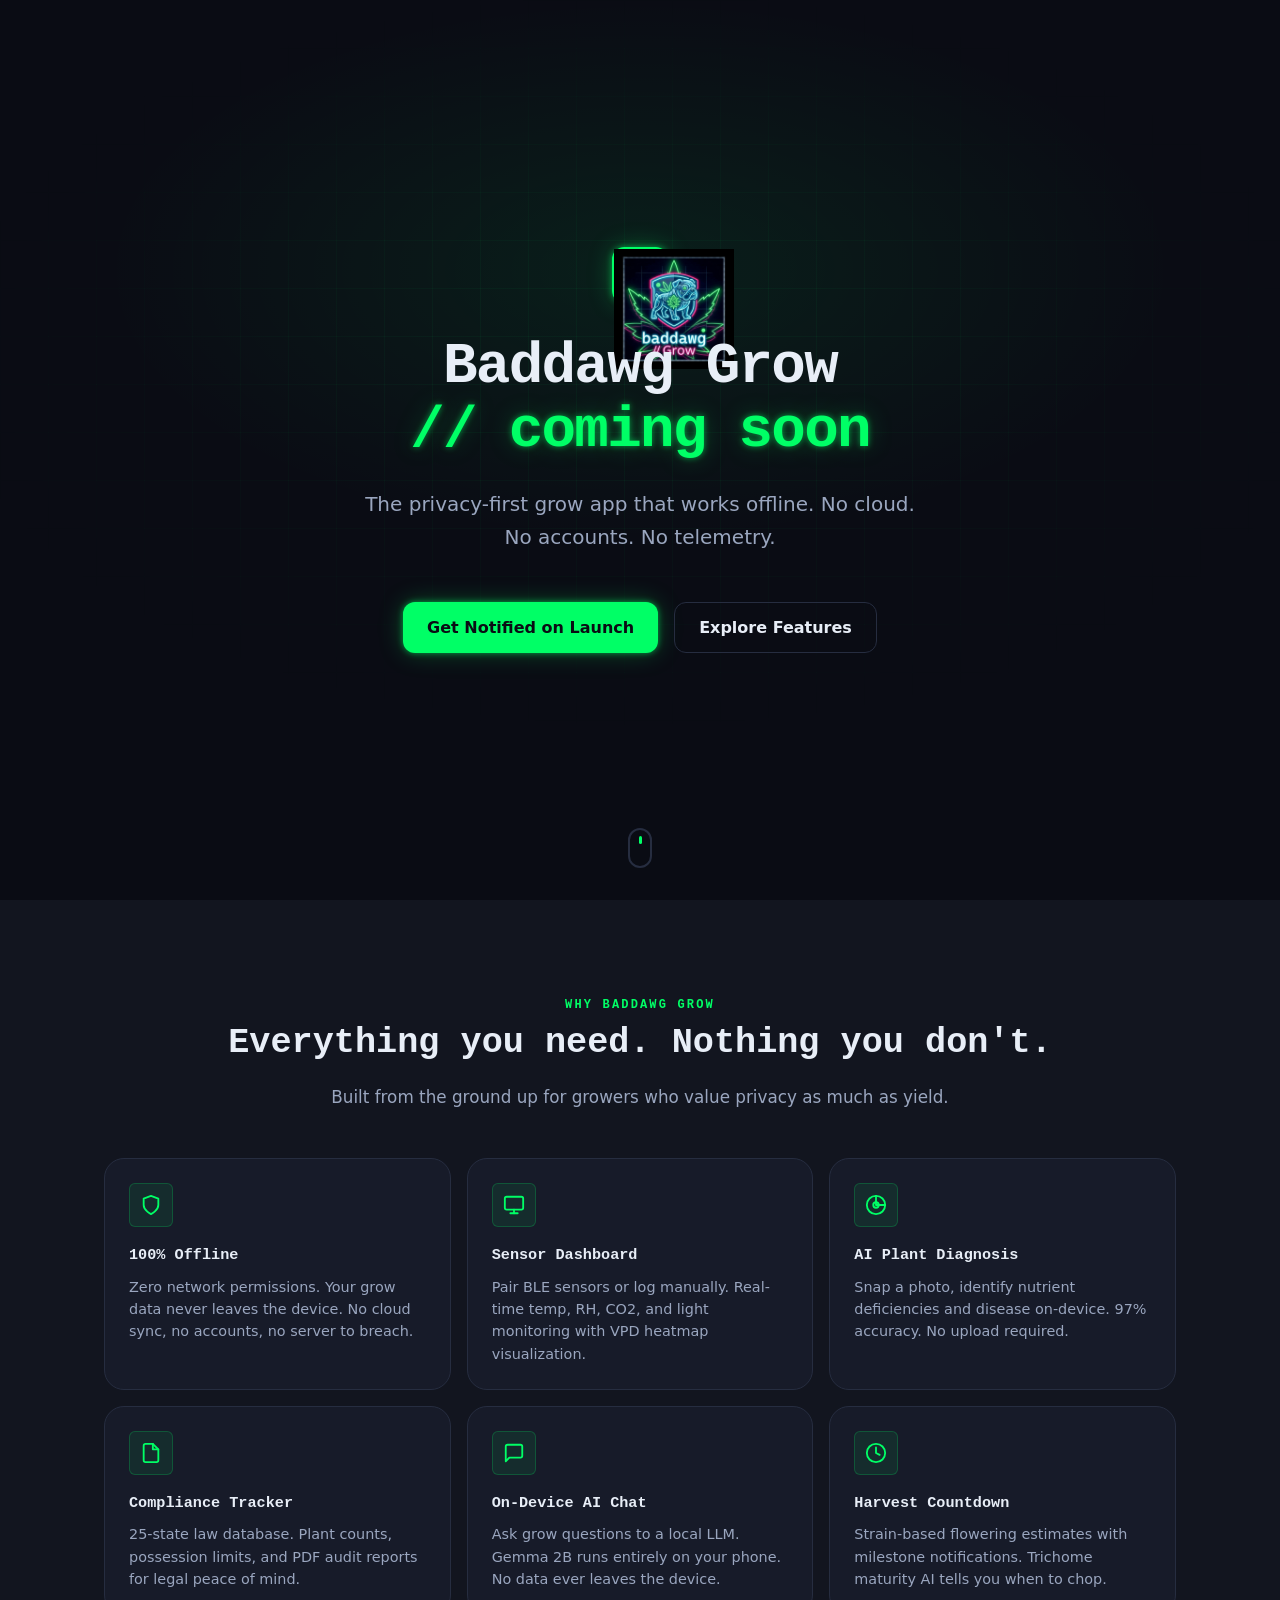
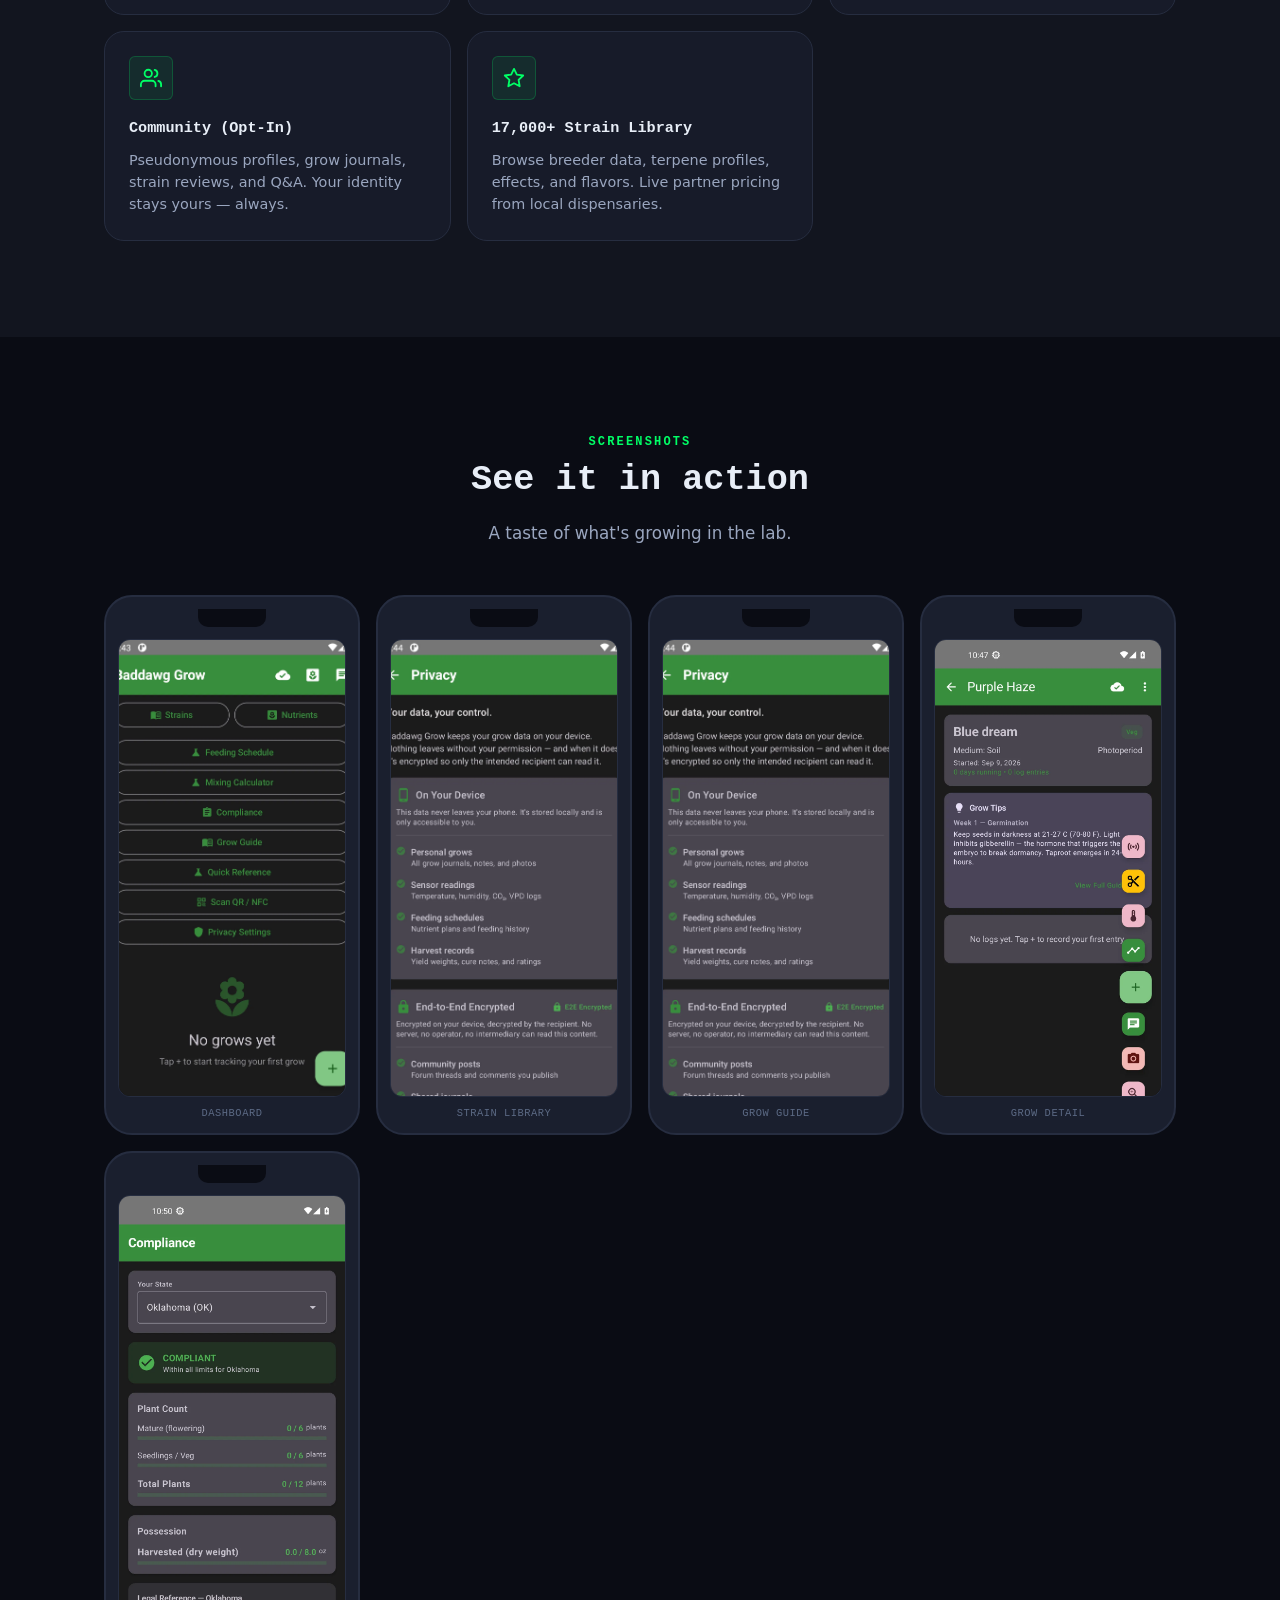
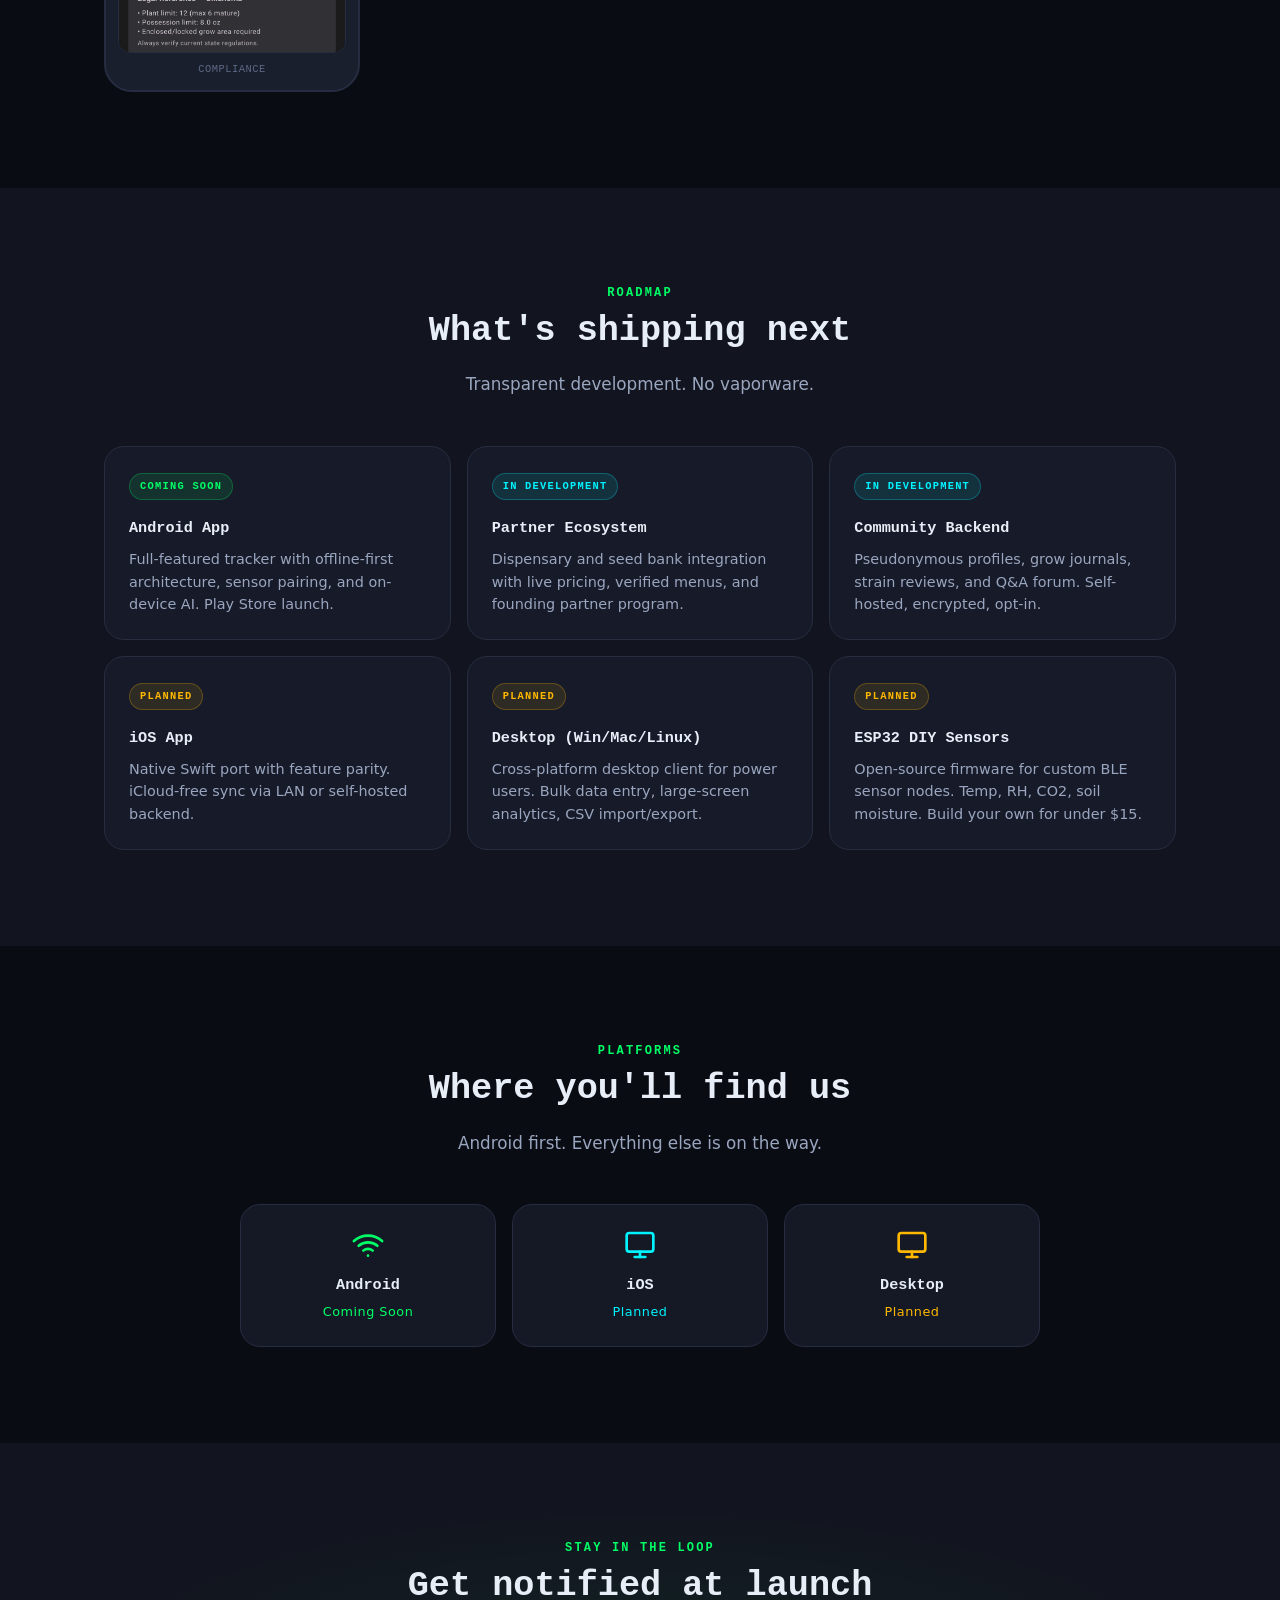
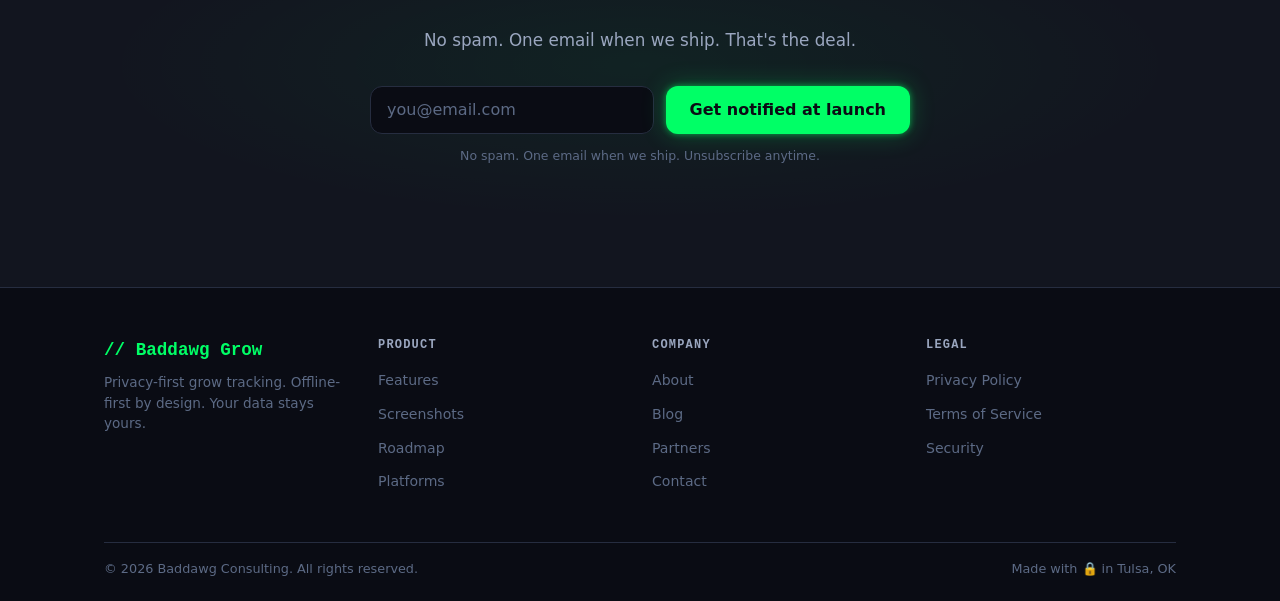
==== commit 94448a63: "brand: add official Baddawg Grow logo to landing page" ====
--- a/index.html
+++ b/index.html
@@ -10,14 +10,14 @@
 <meta name="theme-color" content="#0a0a0a">
 <link rel="canonical" href="https://baddawg-grow.app/">
 
-<!-- Favicon: inline SVG lock/shield mark (zero egress) -->
-<link rel="icon" type="image/svg+xml" href="data:image/svg+xml,%3Csvg xmlns='http://www.w3.org/2000/svg' viewBox='0 0 24 24' fill='none' stroke='%234ade80' stroke-width='2' stroke-linecap='round' stroke-linejoin='round'%3E%3Crect x='3' y='11' width='18' height='11' rx='2'/%3E%3Cpath d='M7 11V7a5 5 0 0 1 10 0v4'/%3E%3Ccircle cx='12' cy='16' r='1' fill='%234ade80'/%3E%3C/svg%3E">
-<link rel="apple-touch-icon" href="data:image/svg+xml,%3Csvg xmlns='http://www.w3.org/2000/svg' viewBox='0 0 24 24' fill='none' stroke='%234ade80' stroke-width='2' stroke-linecap='round' stroke-linejoin='round'%3E%3Crect x='3' y='11' width='18' height='11' rx='2'/%3E%3Cpath d='M7 11V7a5 5 0 0 1 10 0v4'/%3E%3Ccircle cx='12' cy='16' r='1' fill='%234ade80'/%3E%3C/svg%3E">
+<!-- Favicon -->
+<link rel="icon" type="image/png" href="assets/favicon.png">
+<link rel="apple-touch-icon" href="assets/logo.png">
 
 <!-- Open Graph -->
 <meta property="og:title" content="Baddawg Grow — Privacy-First Grow Tracker">
 <meta property="og:description" content="Offline-first grow tracker with zero network permissions. Sensor dashboard, AI plant diagnosis, compliance tracking, 17,000+ strain library. No cloud. No accounts. No telemetry.">
-<meta property="og:image" content="https://baddawg-grow.app/assets/01_dashboard.webp">
+<meta property="og:image" content="https://baddawg-grow.app/assets/logo.png">
 <meta property="og:image:alt" content="Baddawg Grow dashboard showing active grows and real-time sensor data">
 <meta property="og:image:width" content="800">
 <meta property="og:image:height" content="1733">
@@ -45,9 +45,9 @@
      ============================================================ -->
 <section class="hero" id="hero">
   <div class="hero__content">
-    <!-- Baddawg Grow logo -->
+    <!-- Logo mark -->
     <div class="hero__mark animate">
-      <img src="assets/logo.svg" alt="Baddawg Grow logo" width="64" height="64">
+      <img src="assets/logo.png" alt="Baddawg Grow logo" width="120" height="120">
     </div>
 
     <h1 class="hero__title animate animate--d1">
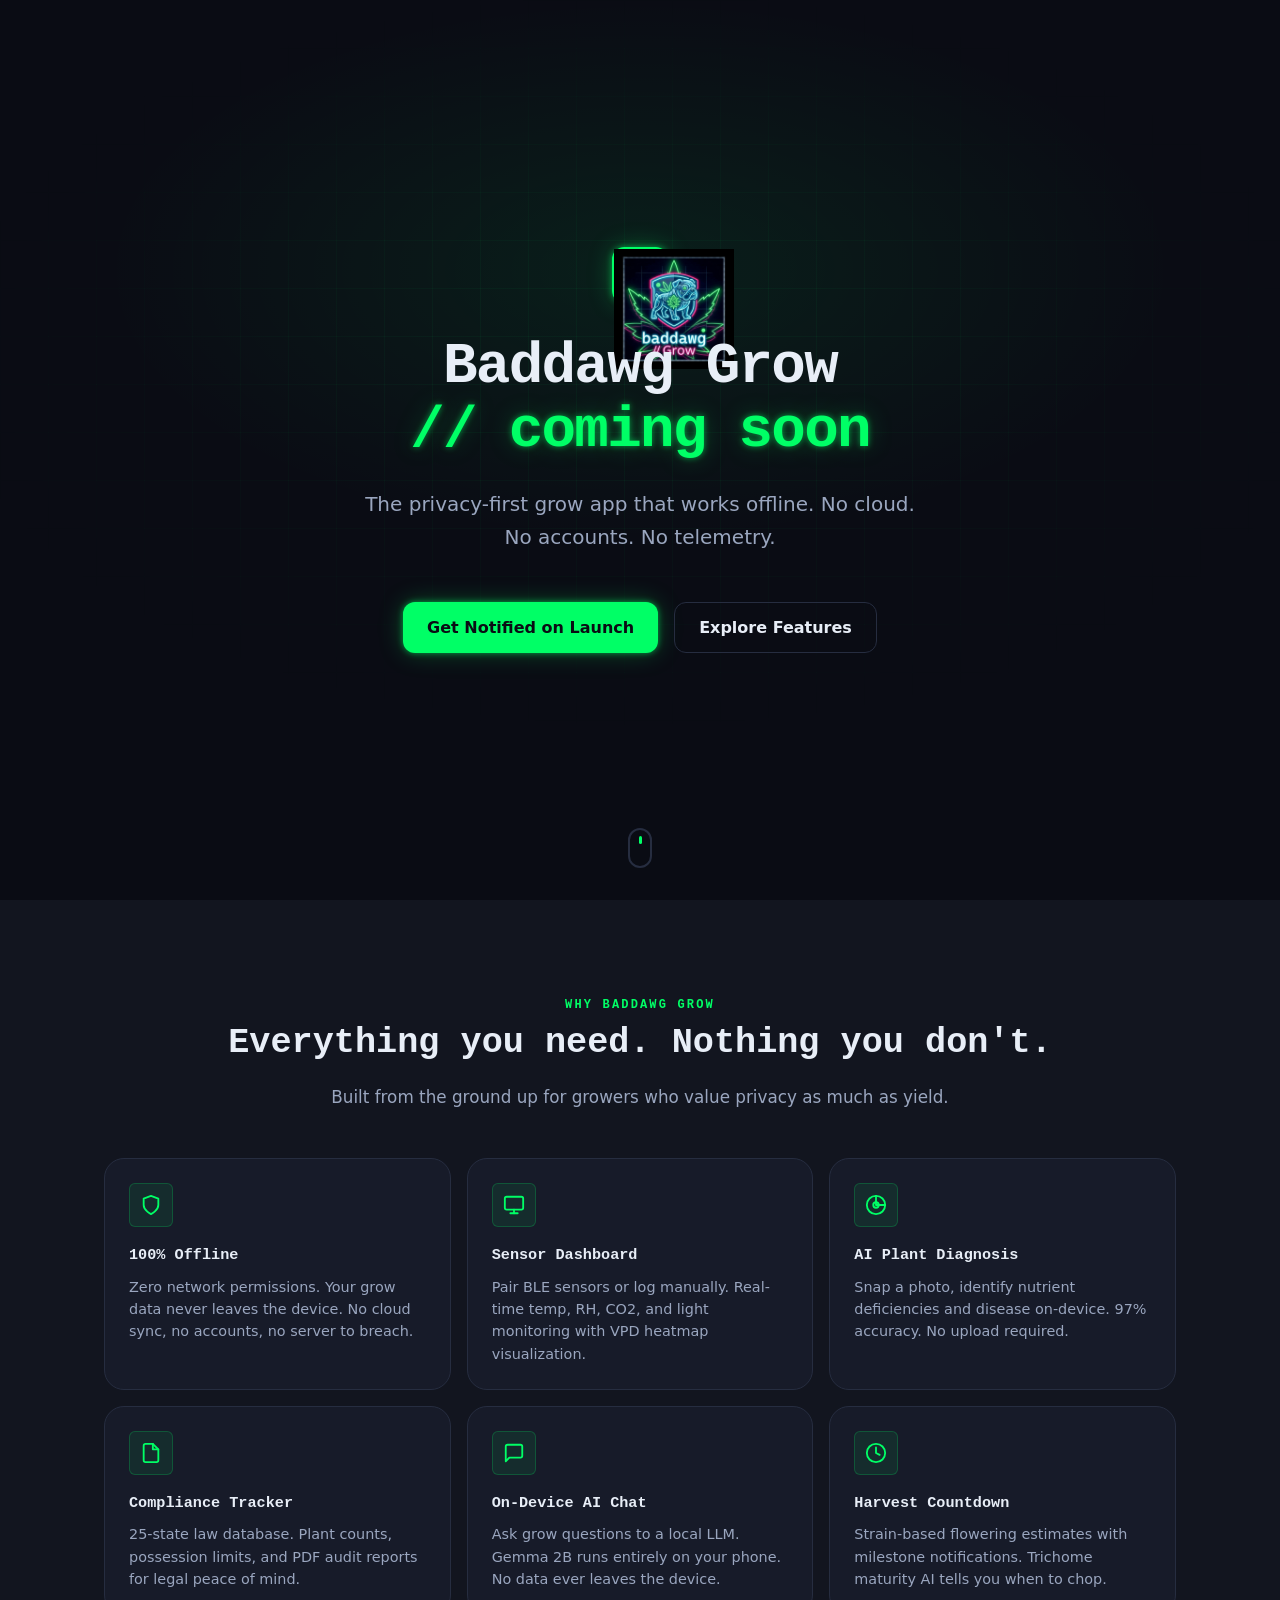
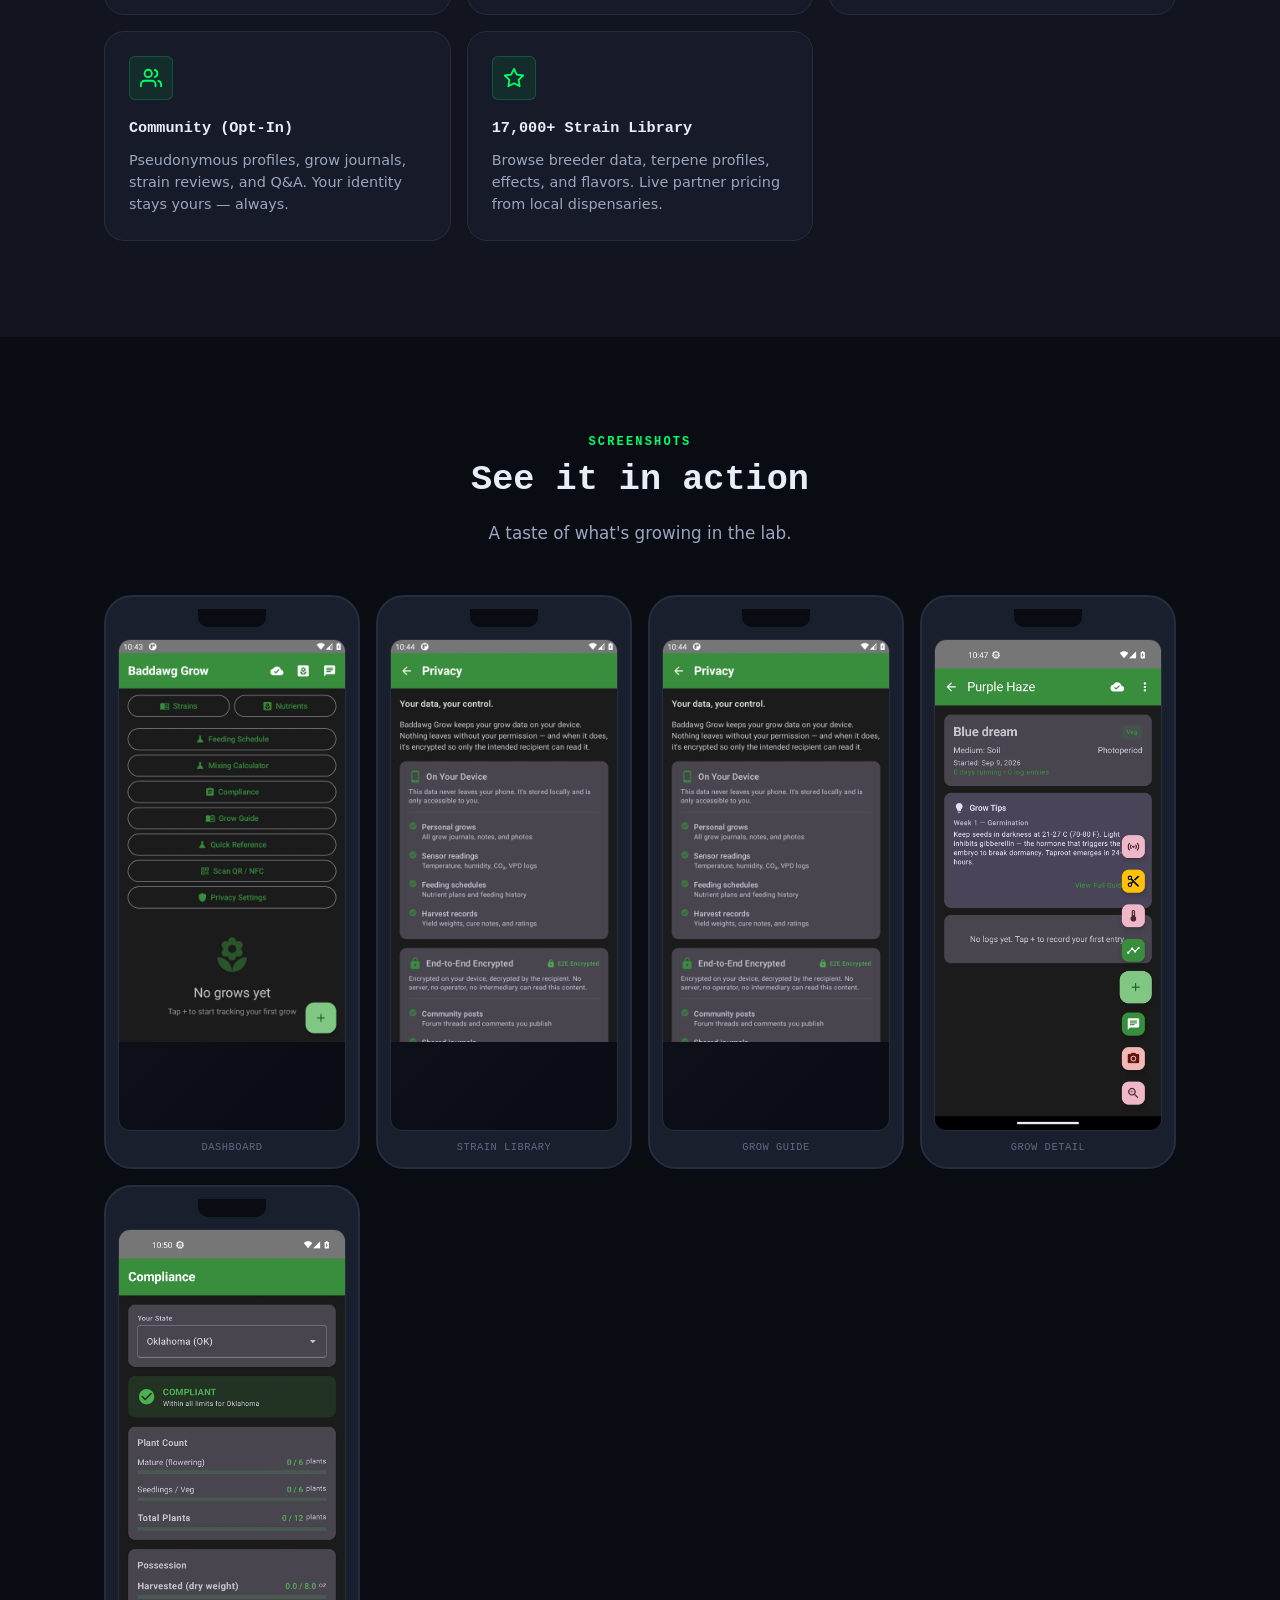
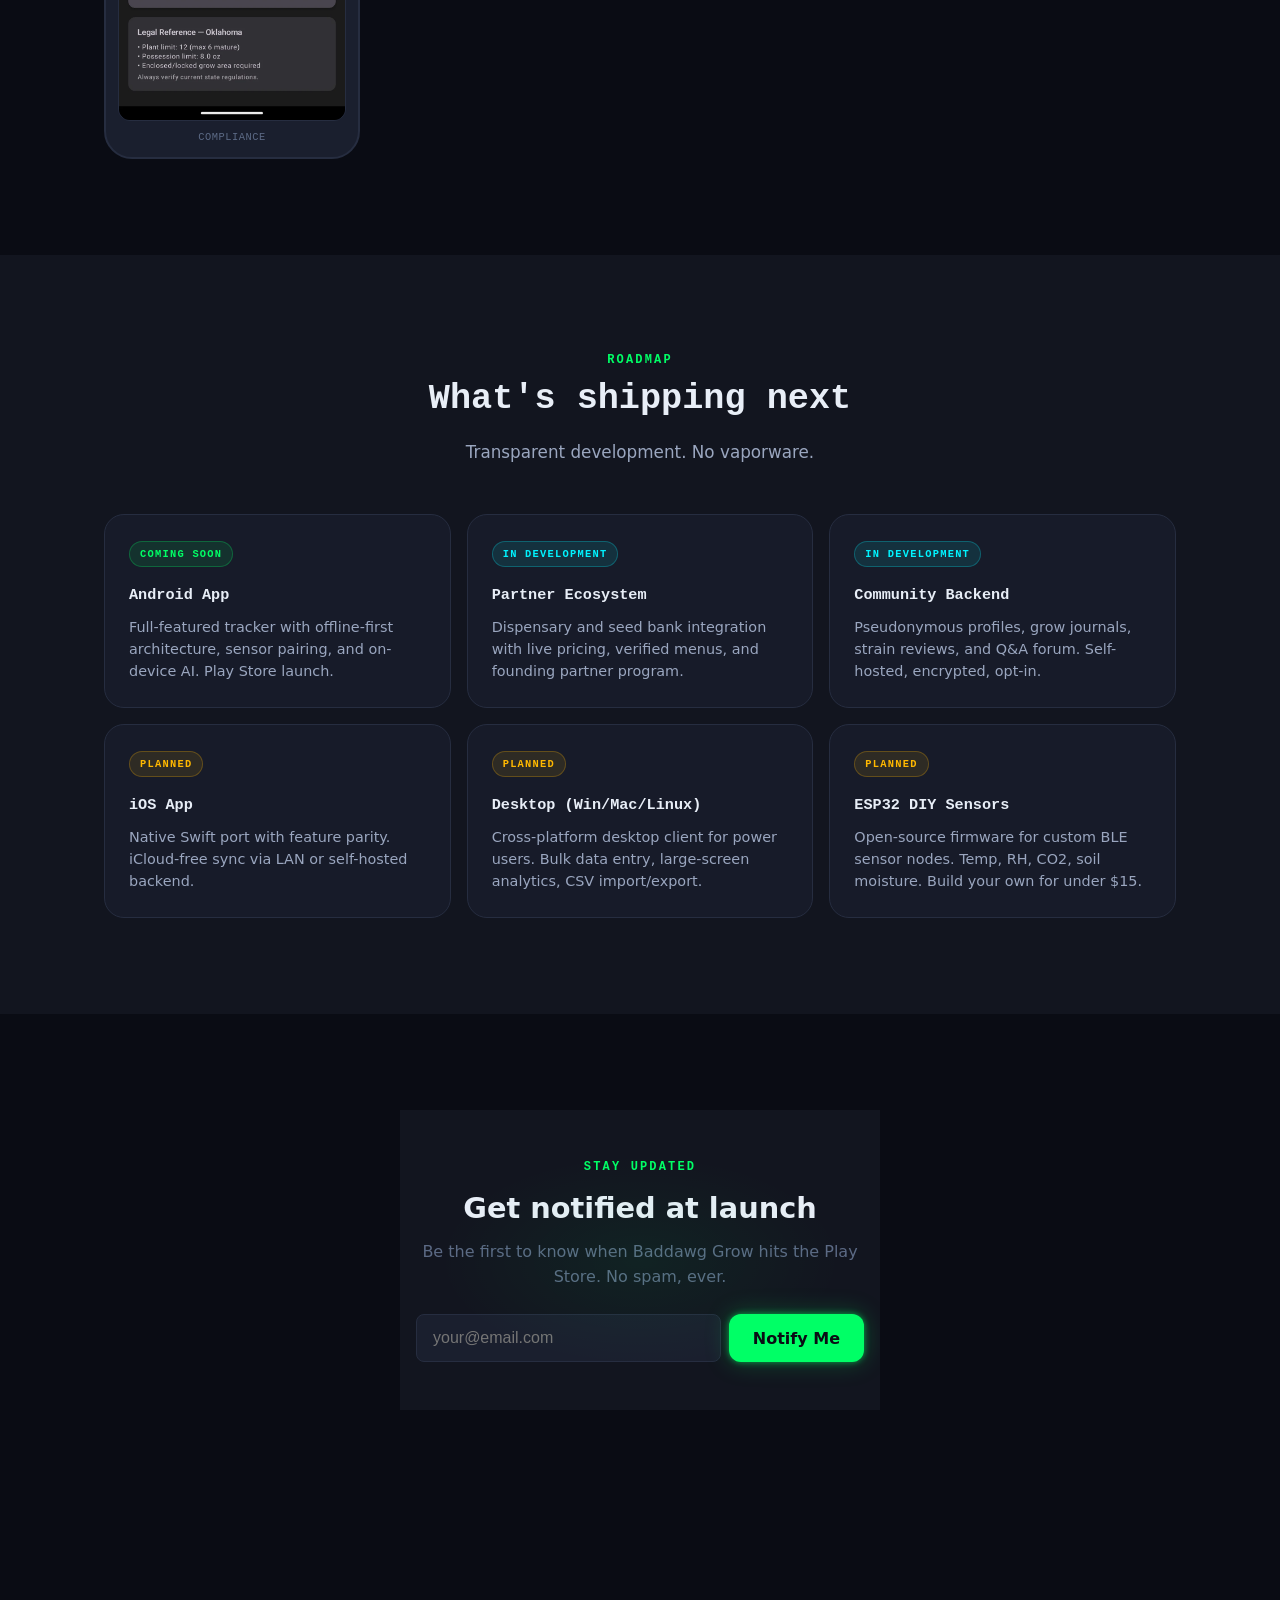
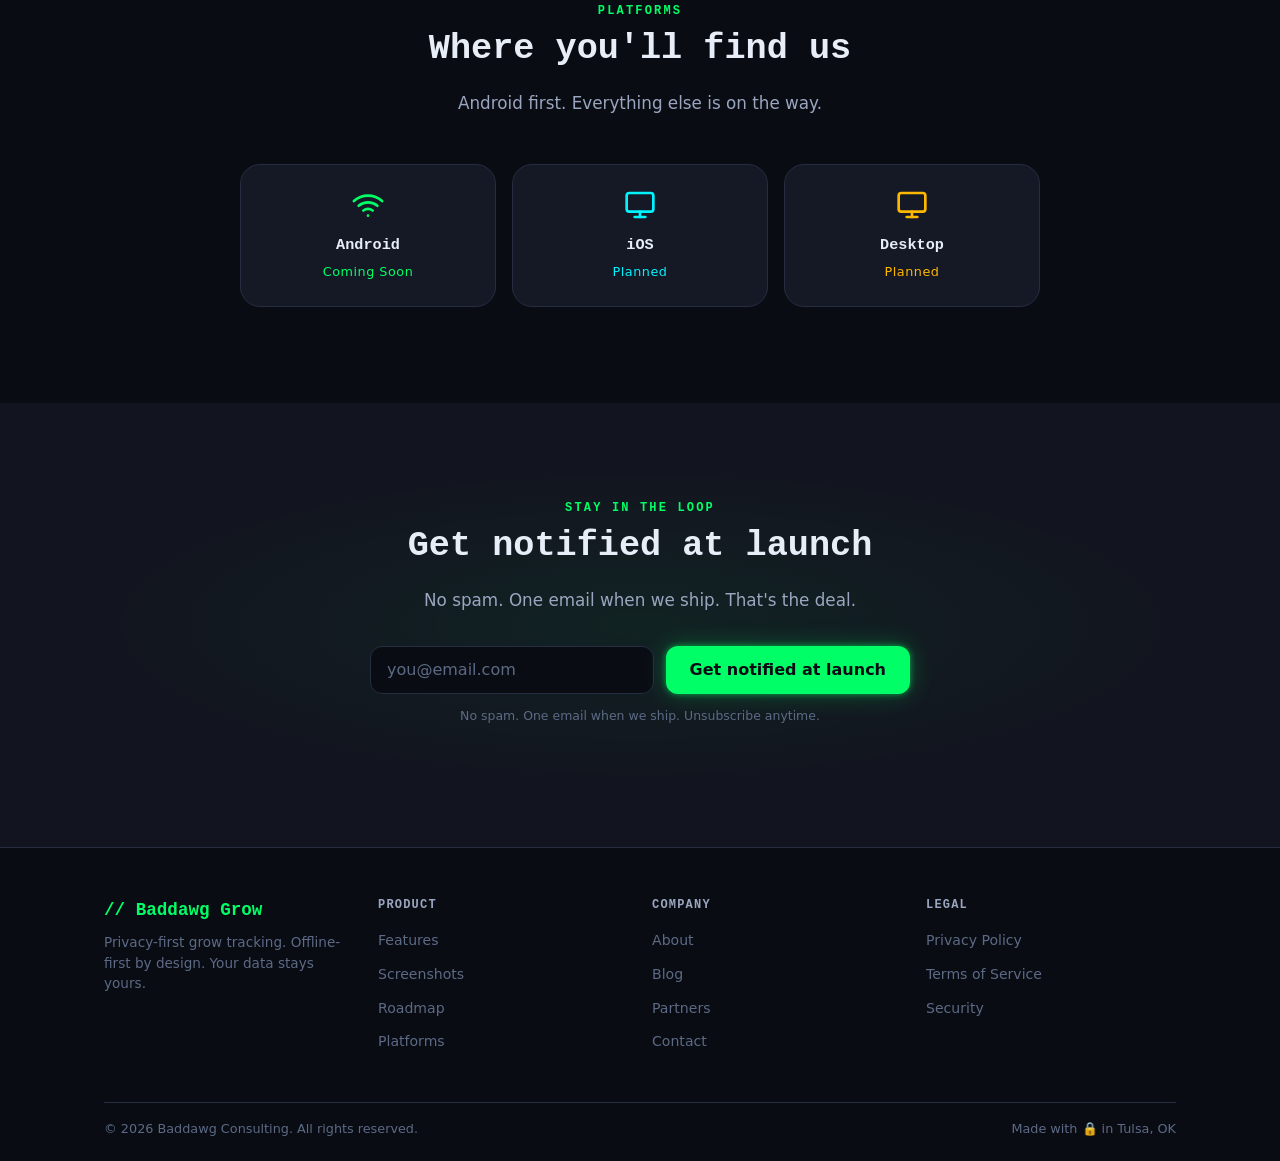
==== commit 303aad9c: "fix: add email collection form (localStorage-based) - Stores subscriber emails in browser localStora" ====
--- a/index.html
+++ b/index.html
@@ -260,6 +260,49 @@
     </div>
   </div>
 </section>
+
+
+<!-- ============================================================
+     SECTION — GET NOTIFIED
+     ============================================================ -->
+<section class="section" id="email">
+  <div class="container">
+    <div class="email-capture" style="text-align:center; max-width:480px; margin:0 auto; padding:48px 16px;">
+      <p class="eyebrow">Stay Updated</p>
+      <h2 style="font-size:1.8rem; margin:8px 0;">Get notified at launch</h2>
+      <p style="color:var(--text-muted); margin-bottom:24px;">Be the first to know when Baddawg Grow hits the Play Store. No spam, ever.</p>
+      <form id="email-form" class="email-form" onsubmit="return handleSubmit(event)" style="display:flex; gap:8px; justify-content:center; flex-wrap:wrap;">
+        <input type="email" id="email-input" placeholder="your@email.com" required style="flex:1; min-width:200px; padding:12px 16px; border-radius:8px; border:1px solid var(--slate-line); background:var(--slate-raised); color:var(--text); font-size:1rem;">
+        <button type="submit" class="btn btn--primary">Notify Me</button>
+      </form>
+      <p id="form-message" style="margin-top:12px; color:var(--neon-green); display:none;"></p>
+    </div>
+  </div>
+</section>
+
+<script>
+function handleSubmit(event) {
+  event.preventDefault();
+  var email = document.getElementById('email-input').value.trim();
+  if (!email) return false;
+  var emails = JSON.parse(localStorage.getItem('baddawg_subscribers') || '[]');
+  if (emails.includes(email)) {
+    showMessage("You're already on the list! 🎉");
+    return false;
+  }
+  emails.push(email + ' | ' + new Date().toISOString());
+  localStorage.setItem('baddawg_subscribers', JSON.stringify(emails));
+  showMessage("Thanks! We'll notify you at launch. 🌱");
+  document.getElementById('email-input').value = '';
+  return false;
+}
+function showMessage(text) {
+  var msg = document.getElementById('form-message');
+  msg.textContent = text;
+  msg.style.display = 'block';
+  setTimeout(function() { msg.style.display = 'none'; }, 5000);
+}
+</script>
 
 <!-- ============================================================
      SECTION 5 — PLATFORM AVAILABILITY
--- a/styles.css
+++ b/styles.css
@@ -278,7 +278,6 @@
   border: 2px solid var(--slate-line);
   border-radius: var(--r-xl);
   padding: var(--s3);
-  aspect-ratio: 9/19;
   display: flex; flex-direction: column;
   position: relative;
   overflow: hidden;
@@ -306,8 +305,8 @@
 }
 .phone-mockup__screen img {
   width: 100%;
-  height: 100%;
-  object-fit: cover;
+  height: auto;
+  object-fit: contain;
   object-position: top center;
   display: block;
 }
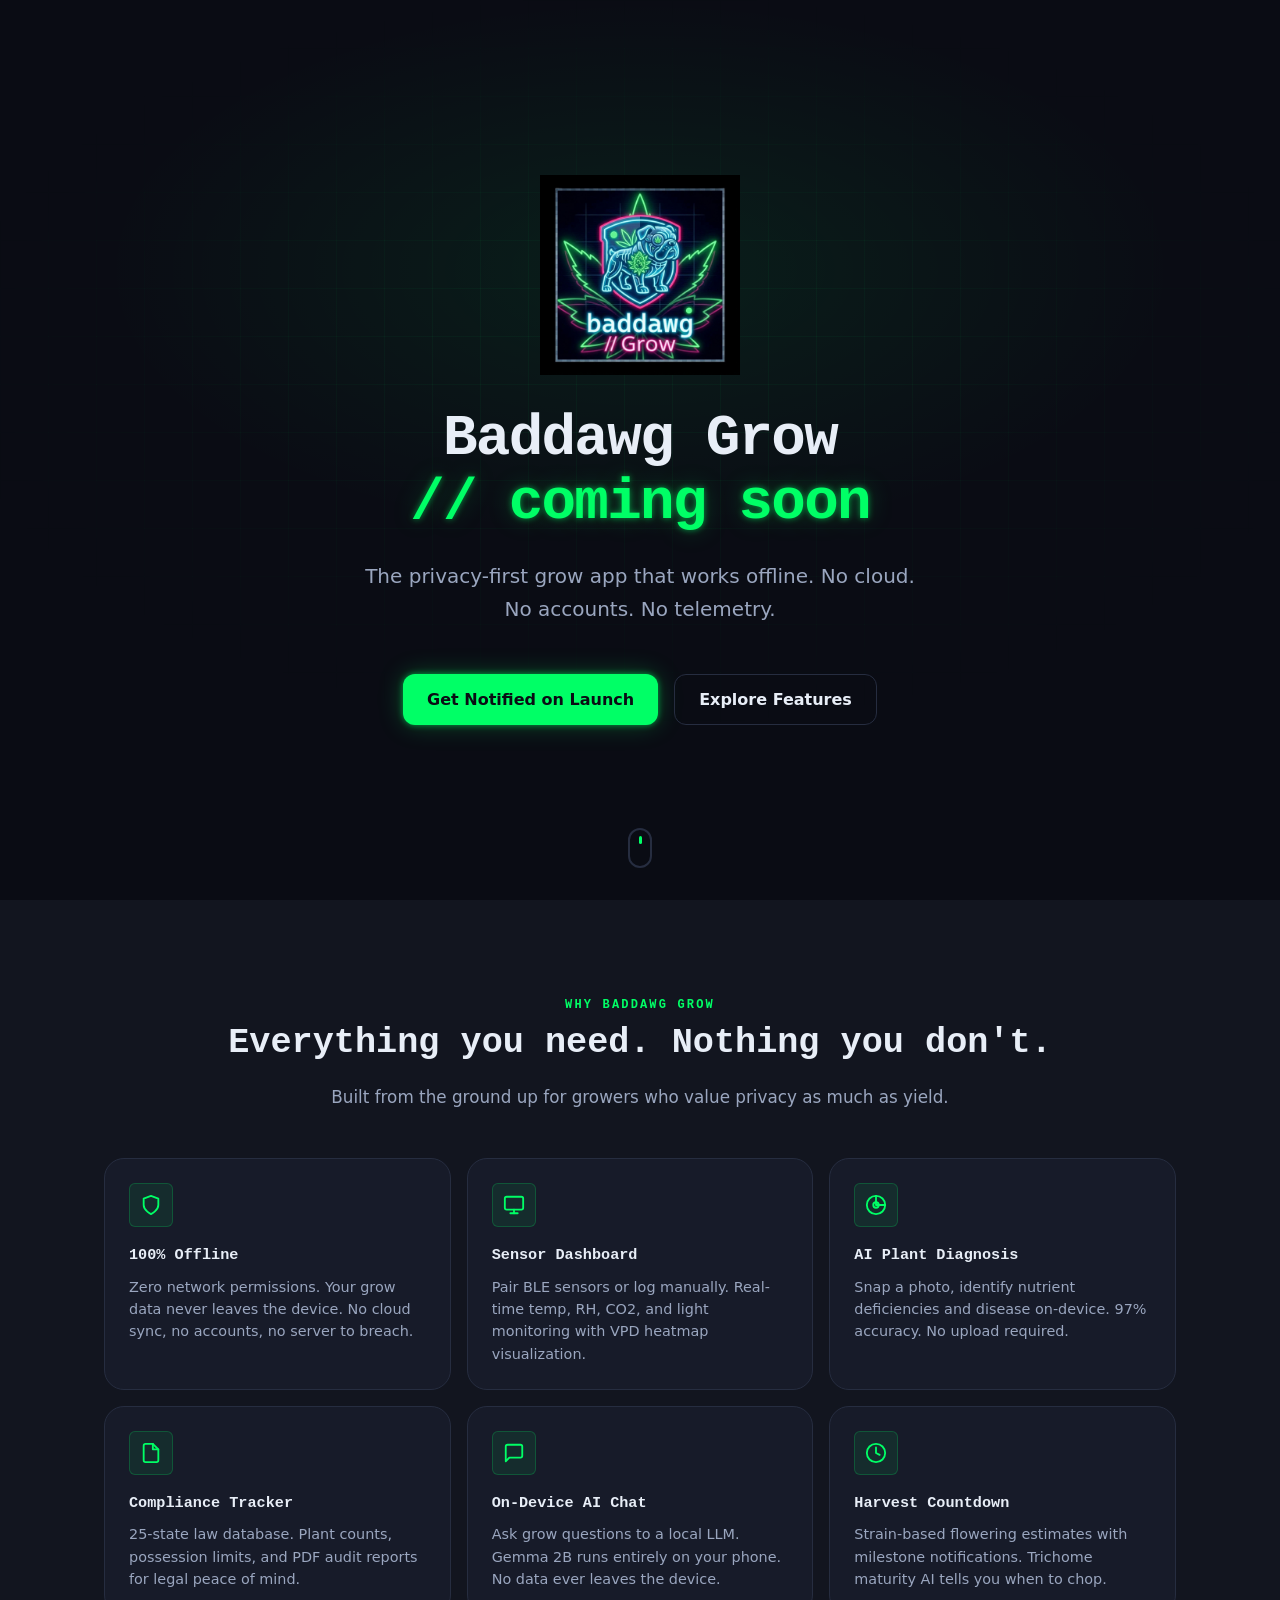
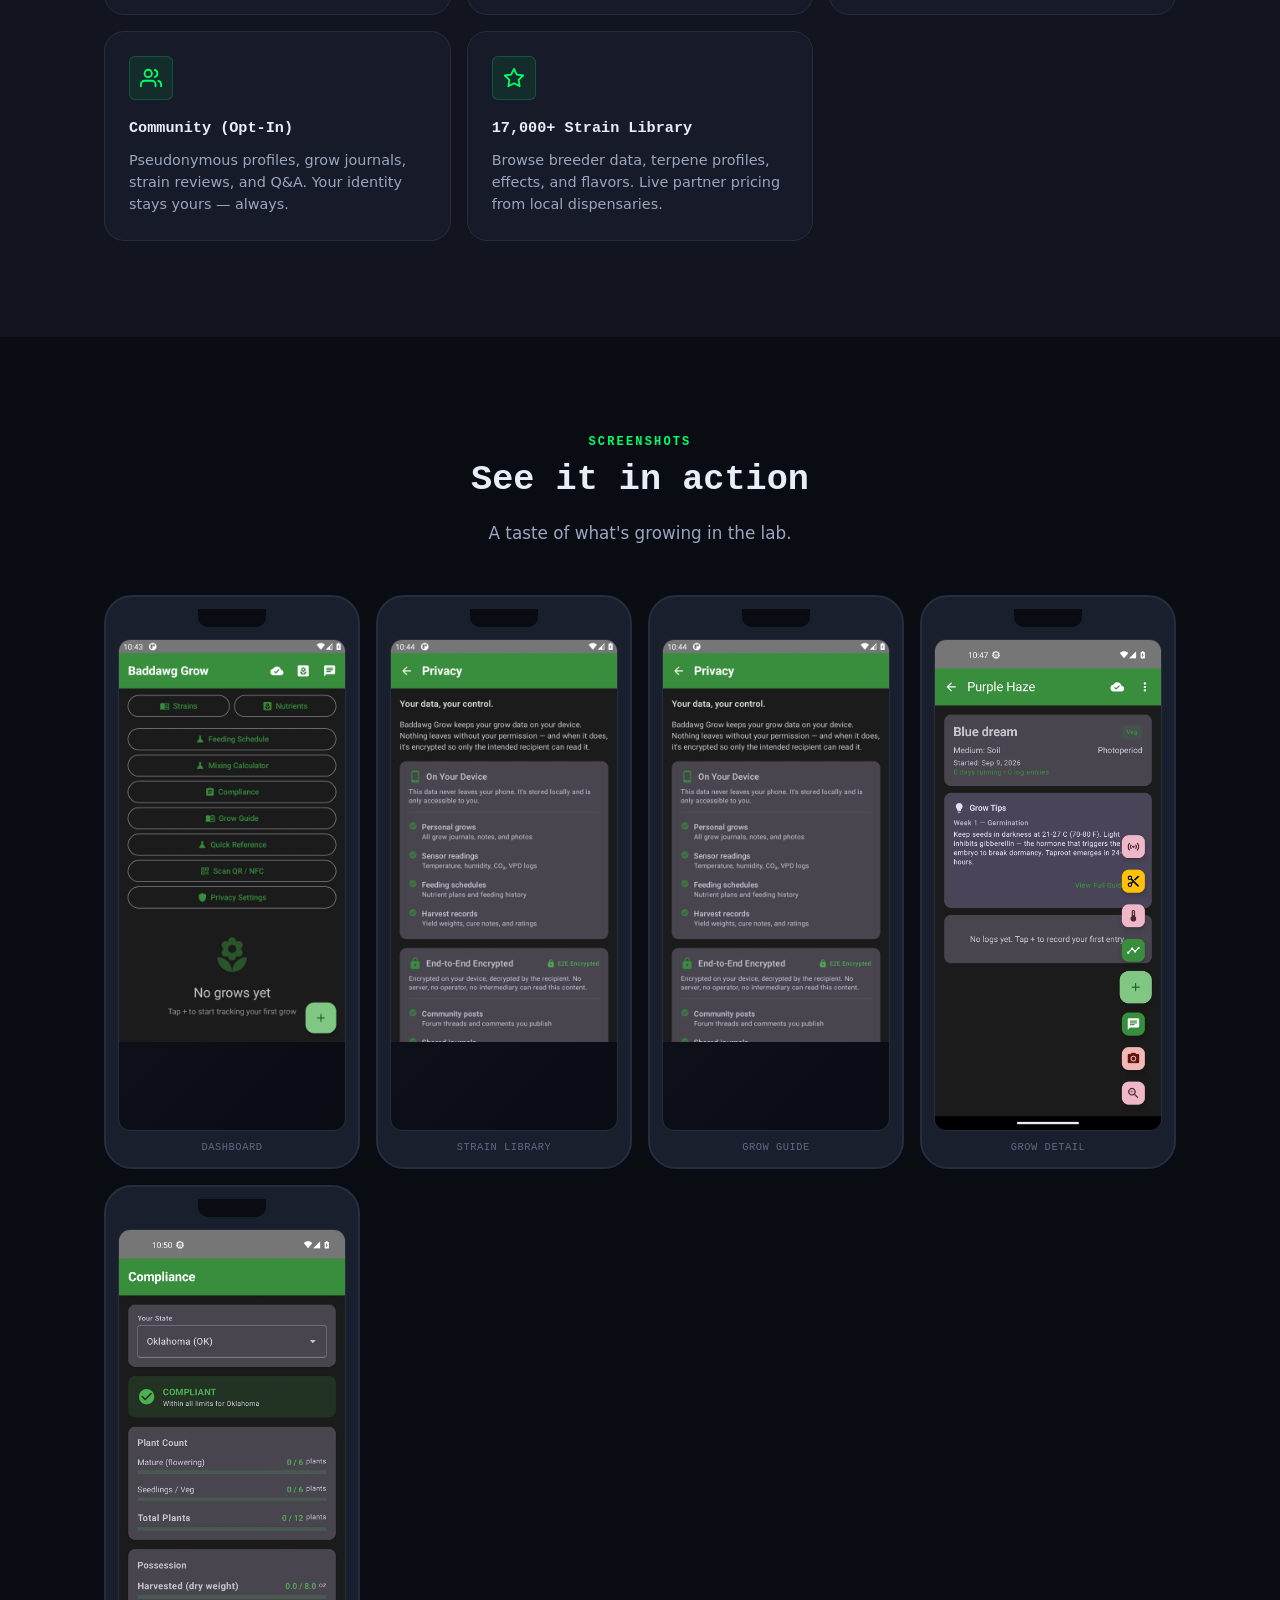
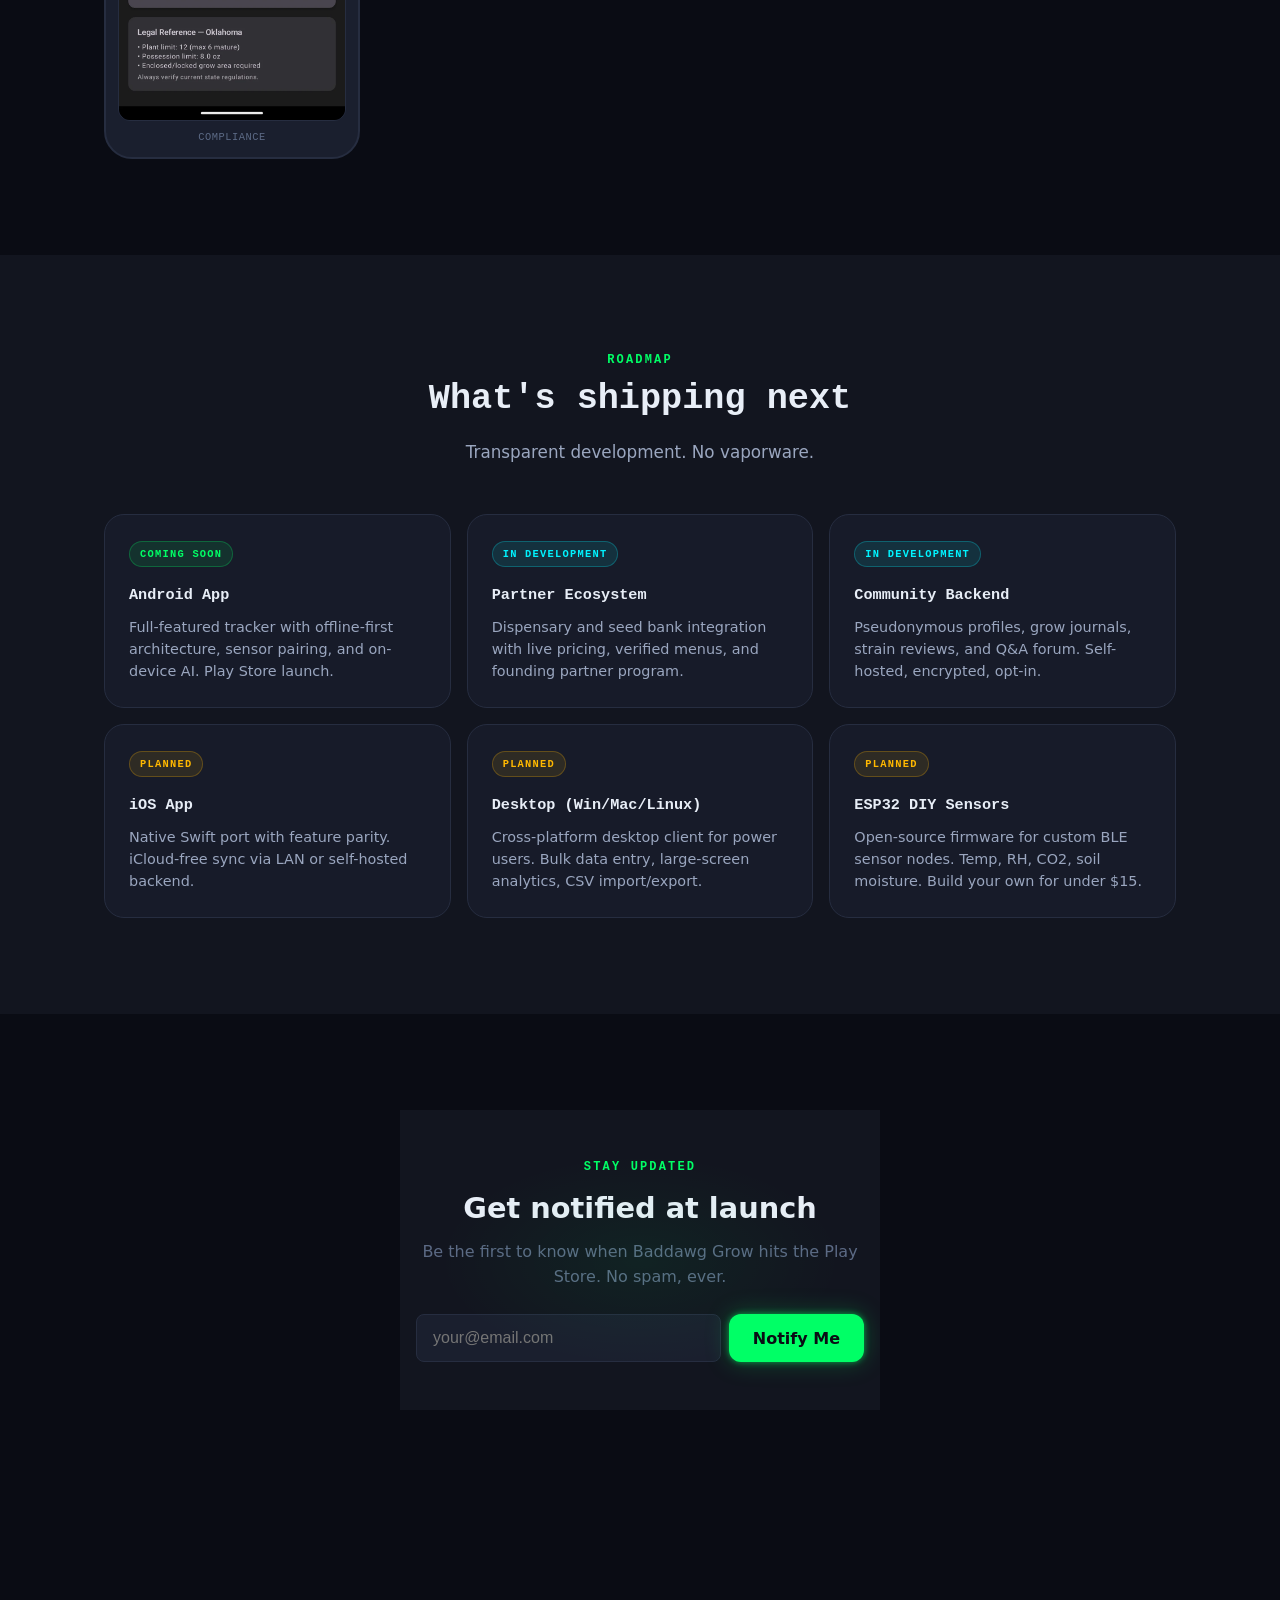
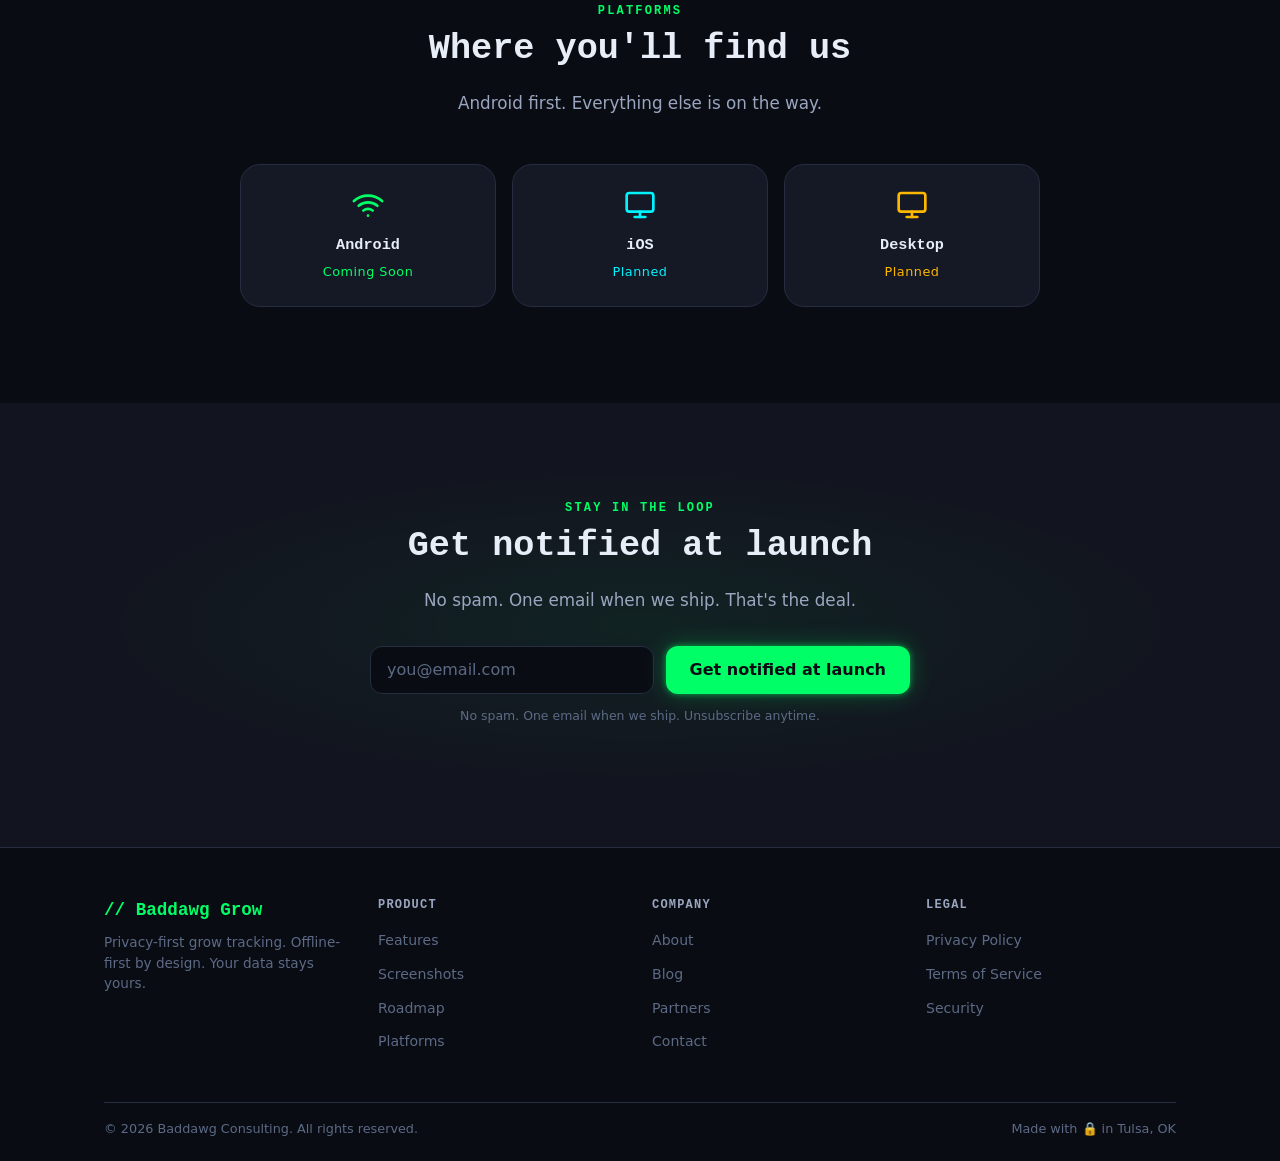
==== commit f2a72001: "fix: update domain to baddawggrow.com + enlarge logo - Update all domain references from baddawg-gro" ====
--- a/index.html
+++ b/index.html
@@ -8,7 +8,7 @@
 <meta name="keywords" content="cannabis grow tracker, offline grow app, privacy grow journal, plant compliance, sensor monitoring, AI plant diagnosis, harvest tracker">
 <meta name="author" content="Baddawg Consulting">
 <meta name="theme-color" content="#0a0a0a">
-<link rel="canonical" href="https://baddawg-grow.app/">
+<link rel="canonical" href="https://baddawggrow.com/">
 
 <!-- Favicon -->
 <link rel="icon" type="image/png" href="assets/favicon.png">
@@ -17,11 +17,11 @@
 <!-- Open Graph -->
 <meta property="og:title" content="Baddawg Grow — Privacy-First Grow Tracker">
 <meta property="og:description" content="Offline-first grow tracker with zero network permissions. Sensor dashboard, AI plant diagnosis, compliance tracking, 17,000+ strain library. No cloud. No accounts. No telemetry.">
-<meta property="og:image" content="https://baddawg-grow.app/assets/logo.png">
+<meta property="og:image" content="https://baddawggrow.com/assets/logo.png">
 <meta property="og:image:alt" content="Baddawg Grow dashboard showing active grows and real-time sensor data">
 <meta property="og:image:width" content="800">
 <meta property="og:image:height" content="1733">
-<meta property="og:url" content="https://baddawg-grow.app/">
+<meta property="og:url" content="https://baddawggrow.com/">
 <meta property="og:type" content="website">
 <meta property="og:site_name" content="Baddawg Grow">
 <meta property="og:locale" content="en_US">
@@ -30,7 +30,7 @@
 <meta name="twitter:card" content="summary_large_image">
 <meta name="twitter:title" content="Baddawg Grow — Privacy-First Grow Tracker">
 <meta name="twitter:description" content="Offline-first grow tracker. Zero network permissions. Sensor dashboard, AI diagnosis, compliance tracking. No cloud, no accounts, no telemetry.">
-<meta name="twitter:image" content="https://baddawg-grow.app/assets/01_dashboard.webp">
+<meta name="twitter:image" content="https://baddawggrow.com/assets/01_dashboard.webp">
 <meta name="twitter:image:alt" content="Baddawg Grow dashboard showing active grows and real-time sensor data">
 
 <!-- Robots -->
--- a/styles.css
+++ b/styles.css
@@ -121,17 +121,13 @@
 
 .hero__content { position: relative; z-index: 2; max-width: 720px; }
 
-/* Lock icon mark */
+/* Logo mark */
 .hero__mark {
-  width: 56px; height: 56px;
+  width: 200px; height: 200px;
   margin: 0 auto var(--s6);
-  border: 2px solid var(--neon-green);
-  border-radius: var(--r-md);
-  display: grid; place-items: center;
-  box-shadow: var(--glow-green);
-  background: rgba(0,255,102,.06);
-}
-.hero__mark svg { width: 28px; height: 28px; }
+  display: flex; align-items: center; justify-content: center;
+}
+.hero__mark img { width: 200px; height: 200px; display: block; }
 
 .hero__title {
   font-family: var(--font-display);
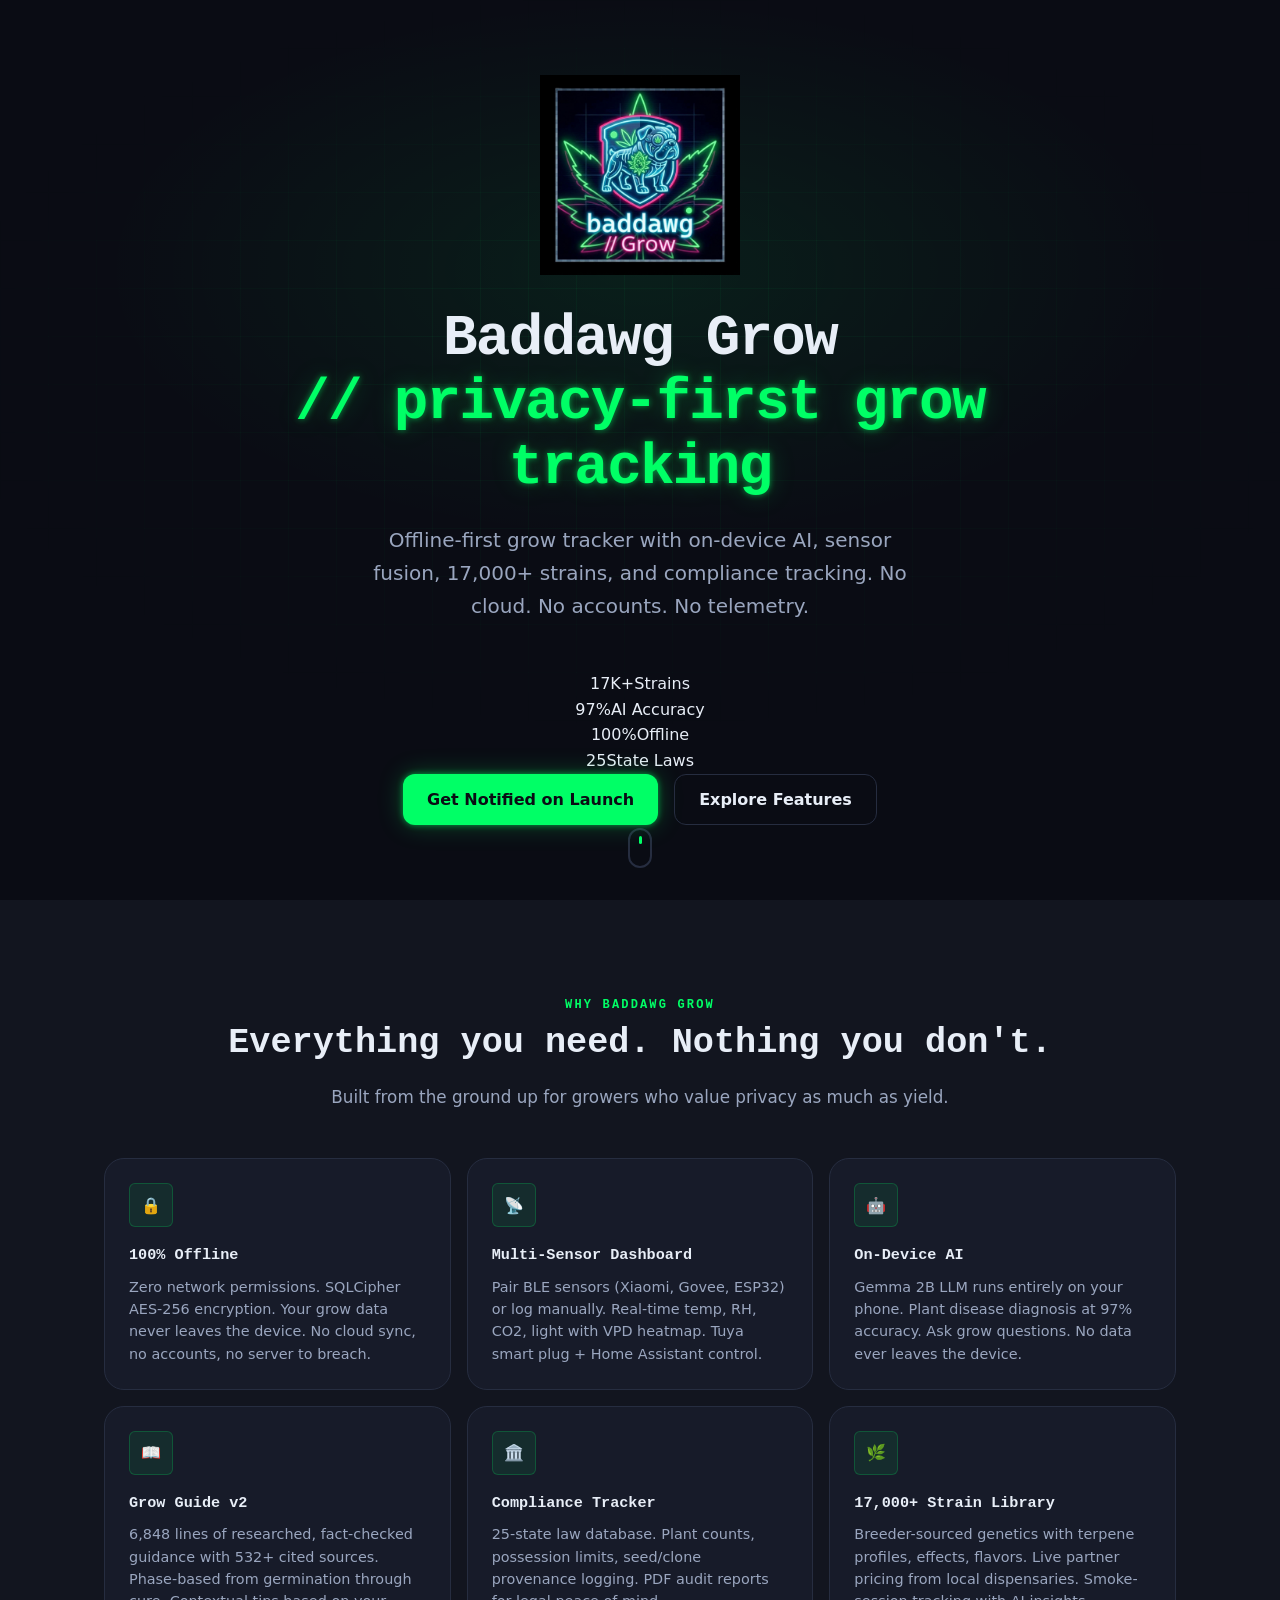
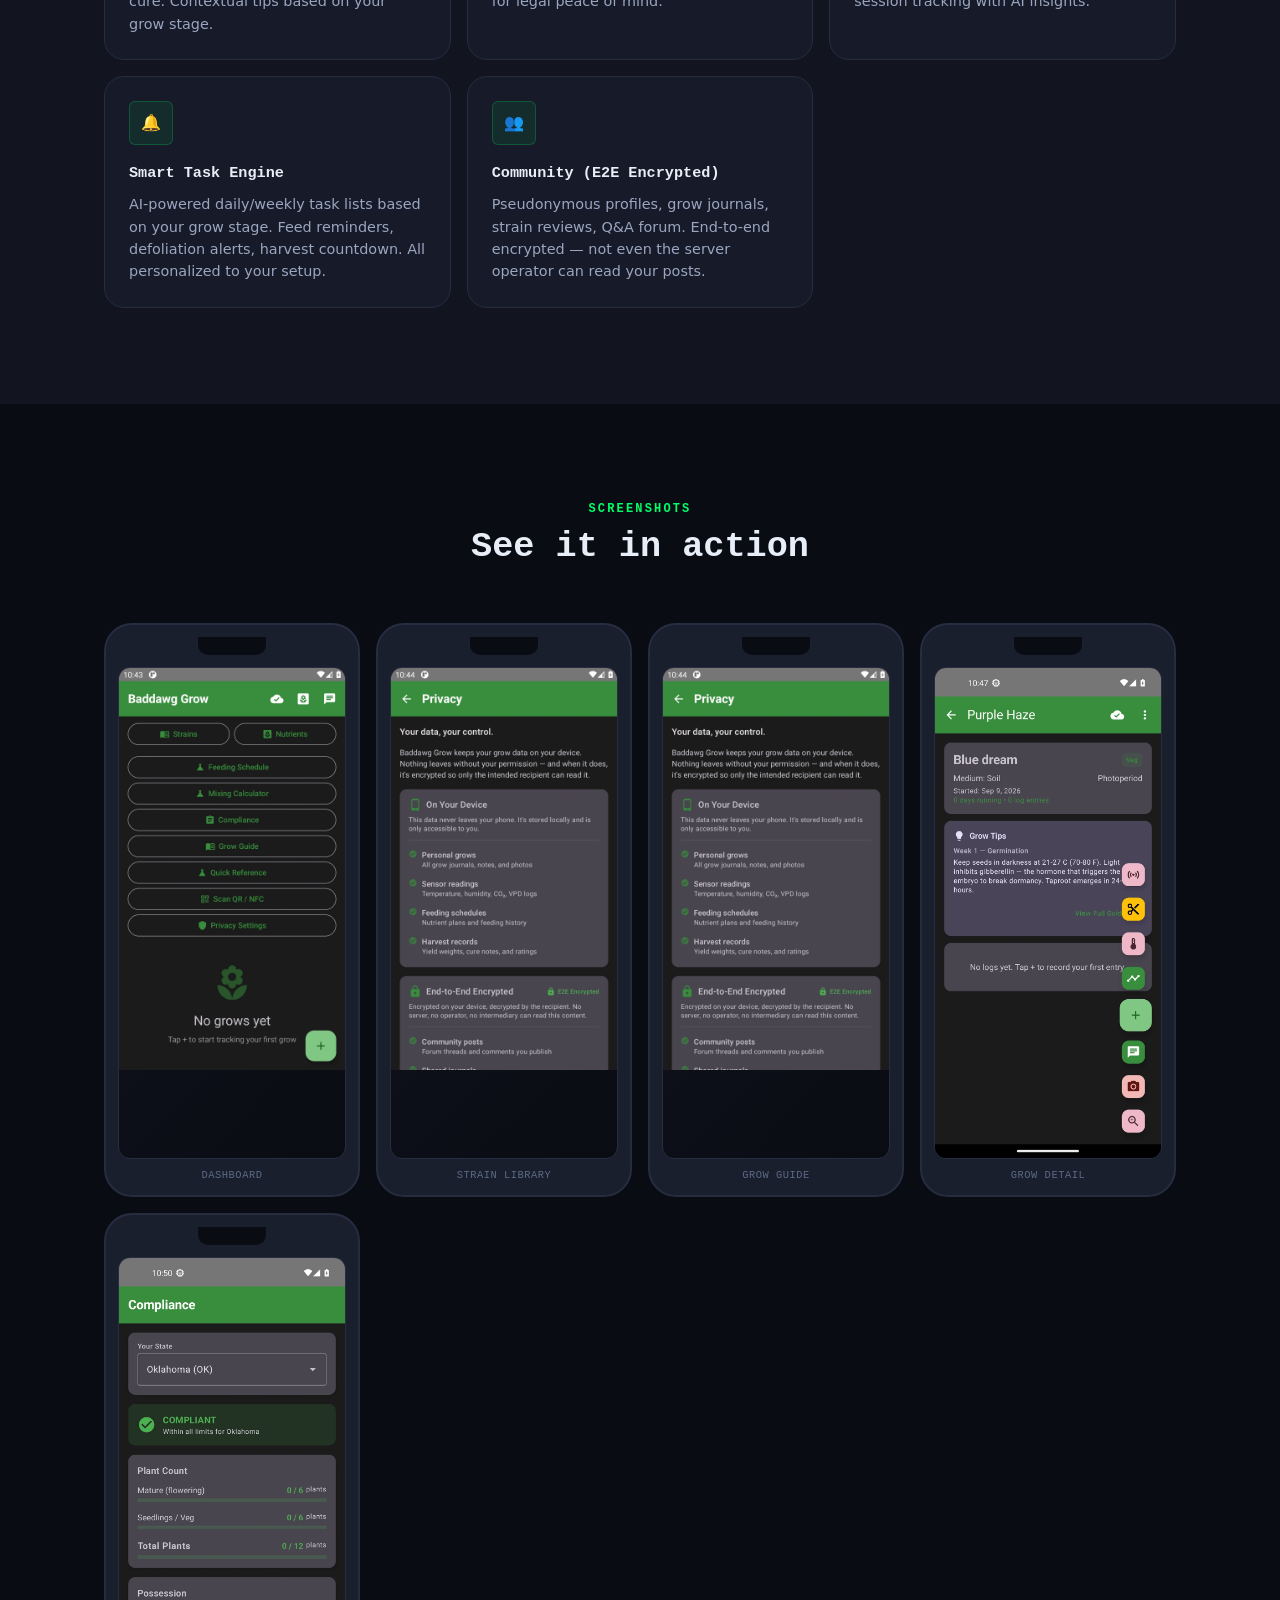
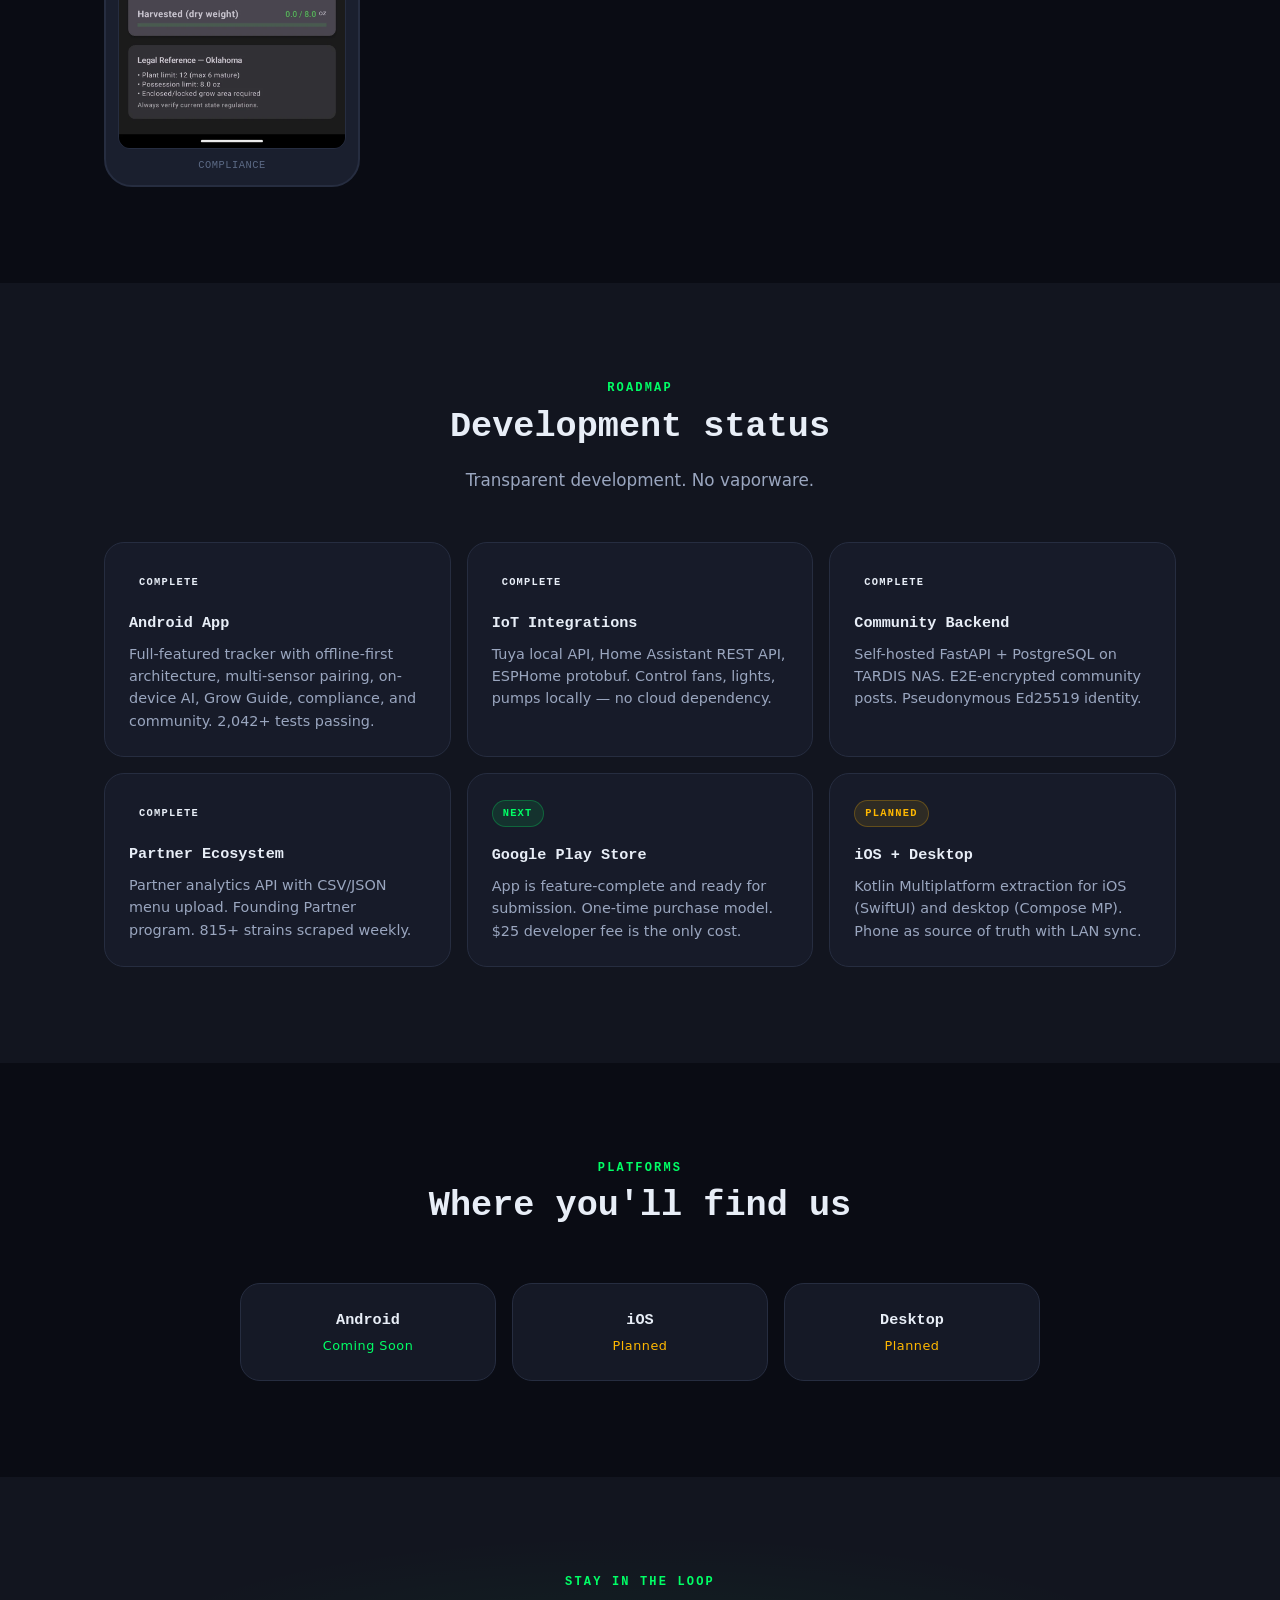
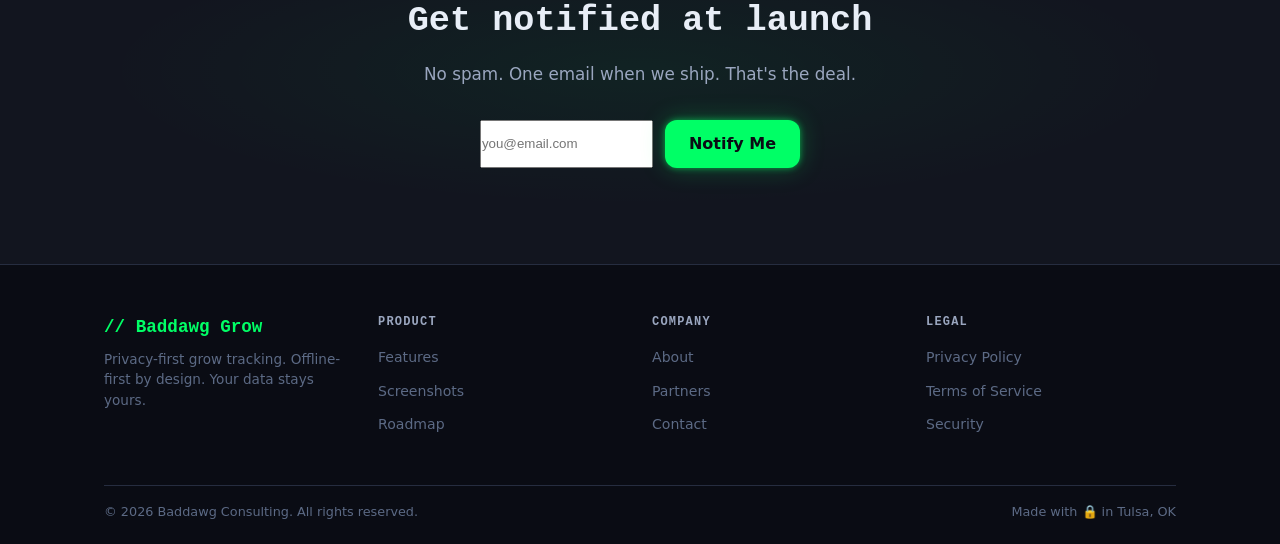
==== commit 11c96020: "Landing page v3 — reflects current development state" ====
--- a/index.html
+++ b/index.html
@@ -3,74 +3,55 @@
 <head>
 <meta charset="UTF-8">
 <meta name="viewport" content="width=device-width, initial-scale=1.0">
-<title>Baddawg Grow — Privacy-First Grow Tracker | Coming Soon</title>
-<meta name="description" content="Baddawg Grow: offline-first grow tracker, zero network permissions. Sensor dashboard, AI plant diagnosis, compliance. No cloud, no accounts. Coming soon.">
+<title>Baddawg Grow — Privacy-First Grow Tracker</title>
+<meta name="description" content="Baddawg Grow: offline-first grow tracker with on-device AI, sensor fusion, 17,000+ strains, compliance tracking, and community features. No cloud. No accounts. No telemetry.">
 <meta name="keywords" content="cannabis grow tracker, offline grow app, privacy grow journal, plant compliance, sensor monitoring, AI plant diagnosis, harvest tracker">
 <meta name="author" content="Baddawg Consulting">
-<meta name="theme-color" content="#0a0a0a">
+<meta name="theme-color" content="#0d0e15">
 <link rel="canonical" href="https://baddawggrow.com/">
-
-<!-- Favicon -->
 <link rel="icon" type="image/png" href="assets/favicon.png">
 <link rel="apple-touch-icon" href="assets/logo.png">
-
-<!-- Open Graph -->
 <meta property="og:title" content="Baddawg Grow — Privacy-First Grow Tracker">
-<meta property="og:description" content="Offline-first grow tracker with zero network permissions. Sensor dashboard, AI plant diagnosis, compliance tracking, 17,000+ strain library. No cloud. No accounts. No telemetry.">
+<meta property="og:description" content="Offline-first grow tracker with on-device AI, sensor fusion, 17,000+ strains, compliance tracking. No cloud. No accounts. No telemetry.">
 <meta property="og:image" content="https://baddawggrow.com/assets/logo.png">
-<meta property="og:image:alt" content="Baddawg Grow dashboard showing active grows and real-time sensor data">
-<meta property="og:image:width" content="800">
-<meta property="og:image:height" content="1733">
 <meta property="og:url" content="https://baddawggrow.com/">
 <meta property="og:type" content="website">
 <meta property="og:site_name" content="Baddawg Grow">
-<meta property="og:locale" content="en_US">
-
-<!-- Twitter Card -->
 <meta name="twitter:card" content="summary_large_image">
 <meta name="twitter:title" content="Baddawg Grow — Privacy-First Grow Tracker">
 <meta name="twitter:description" content="Offline-first grow tracker. Zero network permissions. Sensor dashboard, AI diagnosis, compliance tracking. No cloud, no accounts, no telemetry.">
-<meta name="twitter:image" content="https://baddawggrow.com/assets/01_dashboard.webp">
-<meta name="twitter:image:alt" content="Baddawg Grow dashboard showing active grows and real-time sensor data">
-
-<!-- Robots -->
-<meta name="robots" content="index, follow, max-image-preview:large, max-snippet:-1, max-video-preview:-1">
-
 <link rel="stylesheet" href="styles.css">
 </head>
 <body>
 
-<!-- ============================================================
-     SECTION 1 — HERO
-     ============================================================ -->
+<!-- HERO -->
 <section class="hero" id="hero">
   <div class="hero__content">
-    <!-- Logo mark -->
     <div class="hero__mark animate">
-      <img src="assets/logo.png" alt="Baddawg Grow logo" width="120" height="120">
-    </div>
-
+      <img src="assets/logo.png" alt="Baddawg Grow logo" width="140" height="140">
+    </div>
     <h1 class="hero__title animate animate--d1">
       Baddawg Grow<br>
-      <span>// coming soon</span>
+      <span>// privacy-first grow tracking</span>
     </h1>
-
     <p class="hero__tagline animate animate--d2">
-      The privacy-first grow app that works offline. No cloud. No accounts. No telemetry.
+      Offline-first grow tracker with on-device AI, sensor fusion, 17,000+ strains, and compliance tracking. No cloud. No accounts. No telemetry.
     </p>
-
+    <div class="hero__stats animate animate--d3">
+      <div class="stat"><span class="stat__num">17K+</span><span class="stat__label">Strains</span></div>
+      <div class="stat"><span class="stat__num">97%</span><span class="stat__label">AI Accuracy</span></div>
+      <div class="stat"><span class="stat__num">100%</span><span class="stat__label">Offline</span></div>
+      <div class="stat"><span class="stat__num">25</span><span class="stat__label">State Laws</span></div>
+    </div>
     <div class="hero__actions animate animate--d3">
       <a href="#email" class="btn btn--primary">Get Notified on Launch</a>
       <a href="#features" class="btn btn--secondary">Explore Features</a>
     </div>
   </div>
-
   <div class="hero__scroll" aria-hidden="true"></div>
 </section>
 
-<!-- ============================================================
-     SECTION 2 — FEATURE HIGHLIGHTS (8 cards)
-     ============================================================ -->
+<!-- FEATURES -->
 <section class="features section" id="features">
   <div class="container">
     <div class="features__header">
@@ -78,207 +59,210 @@
       <h2 class="features__title">Everything you need. Nothing you don't.</h2>
       <p class="features__subtitle">Built from the ground up for growers who value privacy as much as yield.</p>
     </div>
-
     <div class="features__grid">
-      <!-- Card 1 -->
-      <div class="feature-card">
-        <div class="feature-card__icon">
-          <svg viewBox="0 0 24 24" fill="none" stroke="currentColor" stroke-width="2" stroke-linecap="round" stroke-linejoin="round"><path d="M12 22s8-4 8-10V5l-8-3-8 3v7c0 6 8 10 8 10z"/></svg>
-        </div>
+      <div class="feature-card">
+        <div class="feature-card__icon">🔒</div>
         <h3 class="feature-card__title">100% Offline</h3>
-        <p class="feature-card__desc">Zero network permissions. Your grow data never leaves the device. No cloud sync, no accounts, no server to breach.</p>
-      </div>
-
-      <!-- Card 2 -->
-      <div class="feature-card">
-        <div class="feature-card__icon">
-          <svg viewBox="0 0 24 24" fill="none" stroke="currentColor" stroke-width="2" stroke-linecap="round" stroke-linejoin="round"><rect x="2" y="3" width="20" height="14" rx="2"/><line x1="8" y1="21" x2="16" y2="21"/><line x1="12" y1="17" x2="12" y2="21"/></svg>
-        </div>
-        <h3 class="feature-card__title">Sensor Dashboard</h3>
-        <p class="feature-card__desc">Pair BLE sensors or log manually. Real-time temp, RH, CO2, and light monitoring with VPD heatmap visualization.</p>
-      </div>
-
-      <!-- Card 3 -->
-      <div class="feature-card">
-        <div class="feature-card__icon">
-          <svg viewBox="0 0 24 24" fill="none" stroke="currentColor" stroke-width="2" stroke-linecap="round" stroke-linejoin="round"><path d="M12 2a10 10 0 1 0 10 10H12V2z"/><path d="M12 2a10 10 0 0 1 10 10"/><circle cx="12" cy="12" r="3"/></svg>
-        </div>
-        <h3 class="feature-card__title">AI Plant Diagnosis</h3>
-        <p class="feature-card__desc">Snap a photo, identify nutrient deficiencies and disease on-device. 97% accuracy. No upload required.</p>
-      </div>
-
-      <!-- Card 4 -->
-      <div class="feature-card">
-        <div class="feature-card__icon">
-          <svg viewBox="0 0 24 24" fill="none" stroke="currentColor" stroke-width="2" stroke-linecap="round" stroke-linejoin="round"><path d="M14 2H6a2 2 0 0 0-2 2v16a2 2 0 0 0 2 2h12a2 2 0 0 0 2-2V8z"/><polyline points="14 2 14 8 20 8"/></svg>
-        </div>
+        <p class="feature-card__desc">Zero network permissions. SQLCipher AES-256 encryption. Your grow data never leaves the device. No cloud sync, no accounts, no server to breach.</p>
+      </div>
+      <div class="feature-card">
+        <div class="feature-card__icon">📡</div>
+        <h3 class="feature-card__title">Multi-Sensor Dashboard</h3>
+        <p class="feature-card__desc">Pair BLE sensors (Xiaomi, Govee, ESP32) or log manually. Real-time temp, RH, CO2, light with VPD heatmap. Tuya smart plug + Home Assistant control.</p>
+      </div>
+      <div class="feature-card">
+        <div class="feature-card__icon">🤖</div>
+        <h3 class="feature-card__title">On-Device AI</h3>
+        <p class="feature-card__desc">Gemma 2B LLM runs entirely on your phone. Plant disease diagnosis at 97% accuracy. Ask grow questions. No data ever leaves the device.</p>
+      </div>
+      <div class="feature-card">
+        <div class="feature-card__icon">📖</div>
+        <h3 class="feature-card__title">Grow Guide v2</h3>
+        <p class="feature-card__desc">6,848 lines of researched, fact-checked guidance with 532+ cited sources. Phase-based from germination through cure. Contextual tips based on your grow stage.</p>
+      </div>
+      <div class="feature-card">
+        <div class="feature-card__icon">🏛️</div>
         <h3 class="feature-card__title">Compliance Tracker</h3>
-        <p class="feature-card__desc">25-state law database. Plant counts, possession limits, and PDF audit reports for legal peace of mind.</p>
-      </div>
-
-      <!-- Card 5 -->
-      <div class="feature-card">
-        <div class="feature-card__icon">
-          <svg viewBox="0 0 24 24" fill="none" stroke="currentColor" stroke-width="2" stroke-linecap="round" stroke-linejoin="round"><path d="M21 15a2 2 0 0 1-2 2H7l-4 4V5a2 2 0 0 1 2-2h14a2 2 0 0 1 2 2z"/></svg>
-        </div>
-        <h3 class="feature-card__title">On-Device AI Chat</h3>
-        <p class="feature-card__desc">Ask grow questions to a local LLM. Gemma 2B runs entirely on your phone. No data ever leaves the device.</p>
-      </div>
-
-      <!-- Card 6 -->
-      <div class="feature-card">
-        <div class="feature-card__icon">
-          <svg viewBox="0 0 24 24" fill="none" stroke="currentColor" stroke-width="2" stroke-linecap="round" stroke-linejoin="round"><circle cx="12" cy="12" r="10"/><polyline points="12 6 12 12 16 14"/></svg>
-        </div>
-        <h3 class="feature-card__title">Harvest Countdown</h3>
-        <p class="feature-card__desc">Strain-based flowering estimates with milestone notifications. Trichome maturity AI tells you when to chop.</p>
-      </div>
-
-      <!-- Card 7 -->
-      <div class="feature-card">
-        <div class="feature-card__icon">
-          <svg viewBox="0 0 24 24" fill="none" stroke="currentColor" stroke-width="2" stroke-linecap="round" stroke-linejoin="round"><path d="M17 21v-2a4 4 0 0 0-4-4H5a4 4 0 0 0-4 4v2"/><circle cx="9" cy="7" r="4"/><path d="M23 21v-2a4 4 0 0 0-3-3.87"/><path d="M16 3.13a4 4 0 0 1 0 7.75"/></svg>
-        </div>
-        <h3 class="feature-card__title">Community (Opt-In)</h3>
-        <p class="feature-card__desc">Pseudonymous profiles, grow journals, strain reviews, and Q&A. Your identity stays yours — always.</p>
-      </div>
-
-      <!-- Card 8 -->
-      <div class="feature-card">
-        <div class="feature-card__icon">
-          <svg viewBox="0 0 24 24" fill="none" stroke="currentColor" stroke-width="2" stroke-linecap="round" stroke-linejoin="round"><polygon points="12 2 15.09 8.26 22 9.27 17 14.14 18.18 21.02 12 17.77 5.82 21.02 7 14.14 2 9.27 8.91 8.26 12 2"/></svg>
-        </div>
+        <p class="feature-card__desc">25-state law database. Plant counts, possession limits, seed/clone provenance logging. PDF audit reports for legal peace of mind.</p>
+      </div>
+      <div class="feature-card">
+        <div class="feature-card__icon">🌿</div>
         <h3 class="feature-card__title">17,000+ Strain Library</h3>
-        <p class="feature-card__desc">Browse breeder data, terpene profiles, effects, and flavors. Live partner pricing from local dispensaries.</p>
-      </div>
-    </div>
-  </div>
-</section>
-
-<!-- ============================================================
-     SECTION 3 — SCREENSHOT GALLERY
-     ============================================================ -->
+        <p class="feature-card__desc">Breeder-sourced genetics with terpene profiles, effects, flavors. Live partner pricing from local dispensaries. Smoke-session tracking with AI insights.</p>
+      </div>
+      <div class="feature-card">
+        <div class="feature-card__icon">🔔</div>
+        <h3 class="feature-card__title">Smart Task Engine</h3>
+        <p class="feature-card__desc">AI-powered daily/weekly task lists based on your grow stage. Feed reminders, defoliation alerts, harvest countdown. All personalized to your setup.</p>
+      </div>
+      <div class="feature-card">
+        <div class="feature-card__icon">👥</div>
+        <h3 class="feature-card__title">Community (E2E Encrypted)</h3>
+        <p class="feature-card__desc">Pseudonymous profiles, grow journals, strain reviews, Q&A forum. End-to-end encrypted — not even the server operator can read your posts.</p>
+      </div>
+    </div>
+  </div>
+</section>
+
+<!-- SCREENSHOTS -->
 <section class="gallery section" id="gallery">
   <div class="container">
     <div class="gallery__header">
       <p class="eyebrow">Screenshots</p>
       <h2 class="gallery__title">See it in action</h2>
-      <p class="gallery__subtitle">A taste of what's growing in the lab.</p>
-    </div>
-
+    </div>
     <div class="gallery__grid">
       <div class="phone-mockup">
         <div class="phone-mockup__notch"></div>
-        <div class="phone-mockup__screen">
-          <img src="assets/01_dashboard.webp" alt="Baddawg Grow dashboard showing active grows and grow tips" loading="lazy" width="800" height="1733">
-        </div>
+        <div class="phone-mockup__screen"><img src="assets/01_dashboard.webp" alt="Dashboard" loading="lazy"></div>
         <p class="phone-mockup__label">DASHBOARD</p>
       </div>
-
-      <div class="phone-mockup">
-        <div class="phone-mockup__notch"></div>
-        <div class="phone-mockup__screen">
-          <img src="assets/02_strain_library.webp" alt="Baddawg Grow strain library with search and filters" loading="lazy" width="800" height="1733">
-        </div>
+      <div class="phone-mockup">
+        <div class="phone-mockup__notch"></div>
+        <div class="phone-mockup__screen"><img src="assets/02_strain_library.webp" alt="Strain Library" loading="lazy"></div>
         <p class="phone-mockup__label">STRAIN LIBRARY</p>
       </div>
-
-      <div class="phone-mockup">
-        <div class="phone-mockup__notch"></div>
-        <div class="phone-mockup__screen">
-          <img src="assets/03_grow_guide.webp" alt="Baddawg Grow grow guide with phase cards from germination through cure" loading="lazy" width="800" height="1733">
-        </div>
+      <div class="phone-mockup">
+        <div class="phone-mockup__notch"></div>
+        <div class="phone-mockup__screen"><img src="assets/03_grow_guide.webp" alt="Grow Guide" loading="lazy"></div>
         <p class="phone-mockup__label">GROW GUIDE</p>
       </div>
-
-      <div class="phone-mockup">
-        <div class="phone-mockup__notch"></div>
-        <div class="phone-mockup__screen">
-          <img src="assets/04_grow_detail.webp" alt="Baddawg Grow grow detail with plant info, tips, and logs" loading="lazy" width="800" height="1733">
-        </div>
+      <div class="phone-mockup">
+        <div class="phone-mockup__notch"></div>
+        <div class="phone-mockup__screen"><img src="assets/04_grow_detail.webp" alt="Grow Detail" loading="lazy"></div>
         <p class="phone-mockup__label">GROW DETAIL</p>
       </div>
-
-      <div class="phone-mockup">
-        <div class="phone-mockup__notch"></div>
-        <div class="phone-mockup__screen">
-          <img src="assets/05_compliance.webp" alt="Baddawg Grow compliance dashboard with plant and possession tracking" loading="lazy" width="800" height="1733">
-        </div>
+      <div class="phone-mockup">
+        <div class="phone-mockup__notch"></div>
+        <div class="phone-mockup__screen"><img src="assets/05_compliance.webp" alt="Compliance" loading="lazy"></div>
         <p class="phone-mockup__label">COMPLIANCE</p>
       </div>
     </div>
   </div>
 </section>
 
-<!-- ============================================================
-     SECTION 4 — COMING SOON / IN DEVELOPMENT
-     ============================================================ -->
+<!-- ROADMAP -->
 <section class="roadmap section" id="roadmap">
   <div class="container">
     <div class="roadmap__header">
       <p class="eyebrow">Roadmap</p>
-      <h2 class="roadmap__title">What's shipping next</h2>
+      <h2 class="roadmap__title">Development status</h2>
       <p class="roadmap__subtitle">Transparent development. No vaporware.</p>
     </div>
-
     <div class="roadmap__grid">
       <div class="roadmap-card">
-        <span class="roadmap-card__badge badge--soon">Coming Soon</span>
+        <span class="roadmap-card__badge badge--done">Complete</span>
         <h3 class="roadmap-card__title">Android App</h3>
-        <p class="roadmap-card__desc">Full-featured tracker with offline-first architecture, sensor pairing, and on-device AI. Play Store launch.</p>
-      </div>
-
-      <div class="roadmap-card">
-        <span class="roadmap-card__badge badge--dev">In Development</span>
+        <p class="roadmap-card__desc">Full-featured tracker with offline-first architecture, multi-sensor pairing, on-device AI, Grow Guide, compliance, and community. 2,042+ tests passing.</p>
+      </div>
+      <div class="roadmap-card">
+        <span class="roadmap-card__badge badge--done">Complete</span>
+        <h3 class="roadmap-card__title">IoT Integrations</h3>
+        <p class="roadmap-card__desc">Tuya local API, Home Assistant REST API, ESPHome protobuf. Control fans, lights, pumps locally — no cloud dependency.</p>
+      </div>
+      <div class="roadmap-card">
+        <span class="roadmap-card__badge badge--done">Complete</span>
+        <h3 class="roadmap-card__title">Community Backend</h3>
+        <p class="roadmap-card__desc">Self-hosted FastAPI + PostgreSQL on TARDIS NAS. E2E-encrypted community posts. Pseudonymous Ed25519 identity.</p>
+      </div>
+      <div class="roadmap-card">
+        <span class="roadmap-card__badge badge--done">Complete</span>
         <h3 class="roadmap-card__title">Partner Ecosystem</h3>
-        <p class="roadmap-card__desc">Dispensary and seed bank integration with live pricing, verified menus, and founding partner program.</p>
-      </div>
-
-      <div class="roadmap-card">
-        <span class="roadmap-card__badge badge--dev">In Development</span>
-        <h3 class="roadmap-card__title">Community Backend</h3>
-        <p class="roadmap-card__desc">Pseudonymous profiles, grow journals, strain reviews, and Q&A forum. Self-hosted, encrypted, opt-in.</p>
-      </div>
-
+        <p class="roadmap-card__desc">Partner analytics API with CSV/JSON menu upload. Founding Partner program. 815+ strains scraped weekly.</p>
+      </div>
+      <div class="roadmap-card">
+        <span class="roadmap-card__badge badge--soon">Next</span>
+        <h3 class="roadmap-card__title">Google Play Store</h3>
+        <p class="roadmap-card__desc">App is feature-complete and ready for submission. One-time purchase model. $25 developer fee is the only cost.</p>
+      </div>
       <div class="roadmap-card">
         <span class="roadmap-card__badge badge--planned">Planned</span>
-        <h3 class="roadmap-card__title">iOS App</h3>
-        <p class="roadmap-card__desc">Native Swift port with feature parity. iCloud-free sync via LAN or self-hosted backend.</p>
-      </div>
-
-      <div class="roadmap-card">
-        <span class="roadmap-card__badge badge--planned">Planned</span>
-        <h3 class="roadmap-card__title">Desktop (Win/Mac/Linux)</h3>
-        <p class="roadmap-card__desc">Cross-platform desktop client for power users. Bulk data entry, large-screen analytics, CSV import/export.</p>
-      </div>
-
-      <div class="roadmap-card">
-        <span class="roadmap-card__badge badge--planned">Planned</span>
-        <h3 class="roadmap-card__title">ESP32 DIY Sensors</h3>
-        <p class="roadmap-card__desc">Open-source firmware for custom BLE sensor nodes. Temp, RH, CO2, soil moisture. Build your own for under $15.</p>
-      </div>
-    </div>
-  </div>
-</section>
-
-
-<!-- ============================================================
-     SECTION — GET NOTIFIED
-     ============================================================ -->
-<section class="section" id="email">
-  <div class="container">
-    <div class="email-capture" style="text-align:center; max-width:480px; margin:0 auto; padding:48px 16px;">
-      <p class="eyebrow">Stay Updated</p>
-      <h2 style="font-size:1.8rem; margin:8px 0;">Get notified at launch</h2>
-      <p style="color:var(--text-muted); margin-bottom:24px;">Be the first to know when Baddawg Grow hits the Play Store. No spam, ever.</p>
-      <form id="email-form" class="email-form" onsubmit="return handleSubmit(event)" style="display:flex; gap:8px; justify-content:center; flex-wrap:wrap;">
-        <input type="email" id="email-input" placeholder="your@email.com" required style="flex:1; min-width:200px; padding:12px 16px; border-radius:8px; border:1px solid var(--slate-line); background:var(--slate-raised); color:var(--text); font-size:1rem;">
+        <h3 class="roadmap-card__title">iOS + Desktop</h3>
+        <p class="roadmap-card__desc">Kotlin Multiplatform extraction for iOS (SwiftUI) and desktop (Compose MP). Phone as source of truth with LAN sync.</p>
+      </div>
+    </div>
+  </div>
+</section>
+
+<!-- PLATFORMS -->
+<section class="platforms section" id="platforms">
+  <div class="container">
+    <div class="platforms__header">
+      <p class="eyebrow">Platforms</p>
+      <h2 class="platforms__title">Where you'll find us</h2>
+    </div>
+    <div class="platforms__grid">
+      <div class="platform-card">
+        <h3 class="platform-card__name">Android</h3>
+        <p class="platform-card__status status--now">Coming Soon</p>
+      </div>
+      <div class="platform-card">
+        <h3 class="platform-card__name">iOS</h3>
+        <p class="platform-card__status status--planned">Planned</p>
+      </div>
+      <div class="platform-card">
+        <h3 class="platform-card__name">Desktop</h3>
+        <p class="platform-card__status status--planned">Planned</p>
+      </div>
+    </div>
+  </div>
+</section>
+
+<!-- EMAIL -->
+<section class="email-capture section" id="email">
+  <div class="container">
+    <div class="email-capture__inner">
+      <p class="eyebrow">Stay in the loop</p>
+      <h2 class="email-capture__title">Get notified at launch</h2>
+      <p class="email-capture__subtitle">No spam. One email when we ship. That's the deal.</p>
+      <form id="email-form" class="email-form" onsubmit="return handleSubmit(event)">
+        <input type="email" id="email-input" placeholder="you@email.com" required>
         <button type="submit" class="btn btn--primary">Notify Me</button>
       </form>
-      <p id="form-message" style="margin-top:12px; color:var(--neon-green); display:none;"></p>
-    </div>
-  </div>
-</section>
+      <p id="form-message"></p>
+    </div>
+  </div>
+</section>
+
+<!-- FOOTER -->
+<footer class="footer" id="footer">
+  <div class="container">
+    <div class="footer__grid">
+      <div class="footer__brand">
+        <div class="footer__logo">// Baddawg Grow</div>
+        <p class="footer__tagline">Privacy-first grow tracking. Offline-first by design. Your data stays yours.</p>
+      </div>
+      <div>
+        <h4 class="footer__col-title">Product</h4>
+        <ul class="footer__links">
+          <li><a href="#features">Features</a></li>
+          <li><a href="#gallery">Screenshots</a></li>
+          <li><a href="#roadmap">Roadmap</a></li>
+        </ul>
+      </div>
+      <div>
+        <h4 class="footer__col-title">Company</h4>
+        <ul class="footer__links">
+          <li><a href="#">About</a></li>
+          <li><a href="#">Partners</a></li>
+          <li><a href="#">Contact</a></li>
+        </ul>
+      </div>
+      <div>
+        <h4 class="footer__col-title">Legal</h4>
+        <ul class="footer__links">
+          <li><a href="#">Privacy Policy</a></li>
+          <li><a href="#">Terms of Service</a></li>
+          <li><a href="#">Security</a></li>
+        </ul>
+      </div>
+    </div>
+    <div class="footer__bottom">
+      <span>&copy; 2026 Baddawg Consulting. All rights reserved.</span>
+      <span>Made with 🔒 in Tulsa, OK</span>
+    </div>
+  </div>
+</footer>
 
 <script>
 function handleSubmit(event) {
@@ -303,167 +287,5 @@
   setTimeout(function() { msg.style.display = 'none'; }, 5000);
 }
 </script>
-
-<!-- ============================================================
-     SECTION 5 — PLATFORM AVAILABILITY
-     ============================================================ -->
-<section class="platforms section" id="platforms">
-  <div class="container">
-    <div class="platforms__header">
-      <p class="eyebrow">Platforms</p>
-      <h2 class="platforms__title">Where you'll find us</h2>
-      <p class="platforms__subtitle">Android first. Everything else is on the way.</p>
-    </div>
-
-    <div class="platforms__grid">
-      <div class="platform-card">
-        <div class="platform-card__icon" aria-hidden="true">
-          <svg width="32" height="32" viewBox="0 0 24 24" fill="none" stroke="currentColor" stroke-width="2" stroke-linecap="round" stroke-linejoin="round" style="color: var(--neon-green)"><path d="M5 12.55a11 11 0 0 1 14.08 0"/><path d="M1.42 9a16 16 0 0 1 21.16 0"/><path d="M8.53 16.11a6 6 0 0 1 6.95 0"/><line x1="12" y1="20" x2="12.01" y2="20"/></svg>
-        </div>
-        <h3 class="platform-card__name">Android</h3>
-        <p class="platform-card__status status--now">Coming Soon</p>
-      </div>
-
-      <div class="platform-card">
-        <div class="platform-card__icon" aria-hidden="true">
-          <svg width="32" height="32" viewBox="0 0 24 24" fill="none" stroke="currentColor" stroke-width="2" stroke-linecap="round" stroke-linejoin="round" style="color: var(--neon-cyan)"><rect x="2" y="3" width="20" height="14" rx="2"/><line x1="8" y1="21" x2="16" y2="21"/><line x1="12" y1="17" x2="12" y2="21"/></svg>
-        </div>
-        <h3 class="platform-card__name">iOS</h3>
-        <p class="platform-card__status status--soon">Planned</p>
-      </div>
-
-      <div class="platform-card">
-        <div class="platform-card__icon" aria-hidden="true">
-          <svg width="32" height="32" viewBox="0 0 24 24" fill="none" stroke="currentColor" stroke-width="2" stroke-linecap="round" stroke-linejoin="round" style="color: var(--neon-amber)"><rect x="2" y="3" width="20" height="14" rx="2"/><line x1="8" y1="21" x2="16" y2="21"/><line x1="12" y1="17" x2="12" y2="21"/></svg>
-        </div>
-        <h3 class="platform-card__name">Desktop</h3>
-        <p class="platform-card__status status--planned">Planned</p>
-      </div>
-    </div>
-  </div>
-</section>
-
-<!-- ============================================================
-     SECTION 6 — EMAIL CAPTURE
-     ============================================================ -->
-<section class="email-capture section" id="email">
-  <div class="container">
-    <div class="email-capture__inner">
-      <p class="eyebrow">Stay in the loop</p>
-      <h2 class="email-capture__title">Get notified at launch</h2>
-      <p class="email-capture__subtitle">No spam. One email when we ship. That's the deal.</p>
-
-      <!--
-        EMAIL SERVICE: Buttondown
-        SETUP:
-          1. Create free account at https://buttondown.com
-          2. Replace YOUR-BUTTONDOWN-USERNAME below with your actual username
-             (the part after buttondown.com/ in your newsletter URL)
-          3. That's it. The form POSTs directly to Buttondown's embed endpoint.
-        Alternative: ConvertKit (Kit) — swap action to:
-          https://app.kit.com/forms/FORM_ID/subscriptions
-      -->
-      <form class="email-form"
-            action="https://buttondown.com/api/emails/embed-subscribe/YOUR-BUTTONDOWN-USERNAME"
-            method="post"
-            target="email-form-target"
-            id="email-form">
-        <input
-          type="email"
-          name="email"
-          class="email-form__input"
-          placeholder="you@email.com"
-          aria-label="Email address"
-          required
-        >
-        <input type="hidden" name="embed" value="1">
-        <button type="submit" class="btn btn--primary">Get notified at launch</button>
-      </form>
-      <div class="email-form__messages" id="email-form-messages" aria-live="polite">
-        <p class="email-form__success" hidden>Thanks! Check your inbox to confirm.</p>
-        <p class="email-form__error" hidden>Something went wrong. Please try again.</p>
-      </div>
-      <p class="email-form__note">No spam. One email when we ship. Unsubscribe anytime.</p>
-
-      <!-- Inline confirmation enhancement (optional, degrades gracefully) -->
-      <script>
-        (function () {
-          var form = document.getElementById('email-form');
-          if (!form) return;
-          var successMsg = form.parentElement.querySelector('.email-form__success');
-          var errorMsg = form.parentElement.querySelector('.email-form__error');
-          var action = form.getAttribute('action');
-          var isPlaceholder = action.indexOf('YOUR-BUTTONDOWN-USERNAME') !== -1;
-          form.addEventListener('submit', function (e) {
-            e.preventDefault();
-            if (isPlaceholder) {
-              if (errorMsg) { errorMsg.hidden = false; errorMsg.textContent = 'Form not yet connected. Set your Buttondown username in the HTML.'; }
-              return;
-            }
-            if (successMsg) successMsg.hidden = false;
-            if (errorMsg) errorMsg.hidden = true;
-            var btn = form.querySelector('button[type="submit"]');
-            if (btn) { btn.textContent = 'Subscribed!'; btn.disabled = true; }
-            // Submit to hidden iframe so page doesn't navigate
-            form.setAttribute('target', 'email-form-target');
-            HTMLFormElement.prototype.submit.call(form);
-          });
-        })();
-      </script>
-
-      <!-- Hidden iframe: native form POST target (no-JS graceful fallback) -->
-      <iframe name="email-form-target" id="email-form-target" style="width:0;height:0;border:0" aria-hidden="true" title="email-form-target"></iframe>
-    </div>
-  </div>
-</section>
-
-<!-- ============================================================
-     SECTION 7 — FOOTER
-     ============================================================ -->
-<footer class="footer" id="footer">
-  <div class="container">
-    <div class="footer__grid">
-      <div class="footer__brand">
-        <div class="footer__logo">// Baddawg Grow</div>
-        <p class="footer__tagline">Privacy-first grow tracking. Offline-first by design. Your data stays yours.</p>
-      </div>
-
-      <div>
-        <h4 class="footer__col-title">Product</h4>
-        <ul class="footer__links">
-          <li><a href="#features">Features</a></li>
-          <li><a href="#gallery">Screenshots</a></li>
-          <li><a href="#roadmap">Roadmap</a></li>
-          <li><a href="#platforms">Platforms</a></li>
-        </ul>
-      </div>
-
-      <div>
-        <h4 class="footer__col-title">Company</h4>
-        <ul class="footer__links">
-          <li><a href="#">About</a></li>
-          <li><a href="#">Blog</a></li>
-          <li><a href="#">Partners</a></li>
-          <li><a href="#">Contact</a></li>
-        </ul>
-      </div>
-
-      <div>
-        <h4 class="footer__col-title">Legal</h4>
-        <ul class="footer__links">
-          <li><a href="#">Privacy Policy</a></li>
-          <li><a href="#">Terms of Service</a></li>
-          <li><a href="#">Security</a></li>
-        </ul>
-      </div>
-    </div>
-
-    <div class="footer__bottom">
-      <span>&copy; 2026 Baddawg Consulting. All rights reserved.</span>
-      <span>Made with &#x1F512; in Tulsa, OK</span>
-    </div>
-  </div>
-</footer>
-
 </body>
-</html>
+</html>
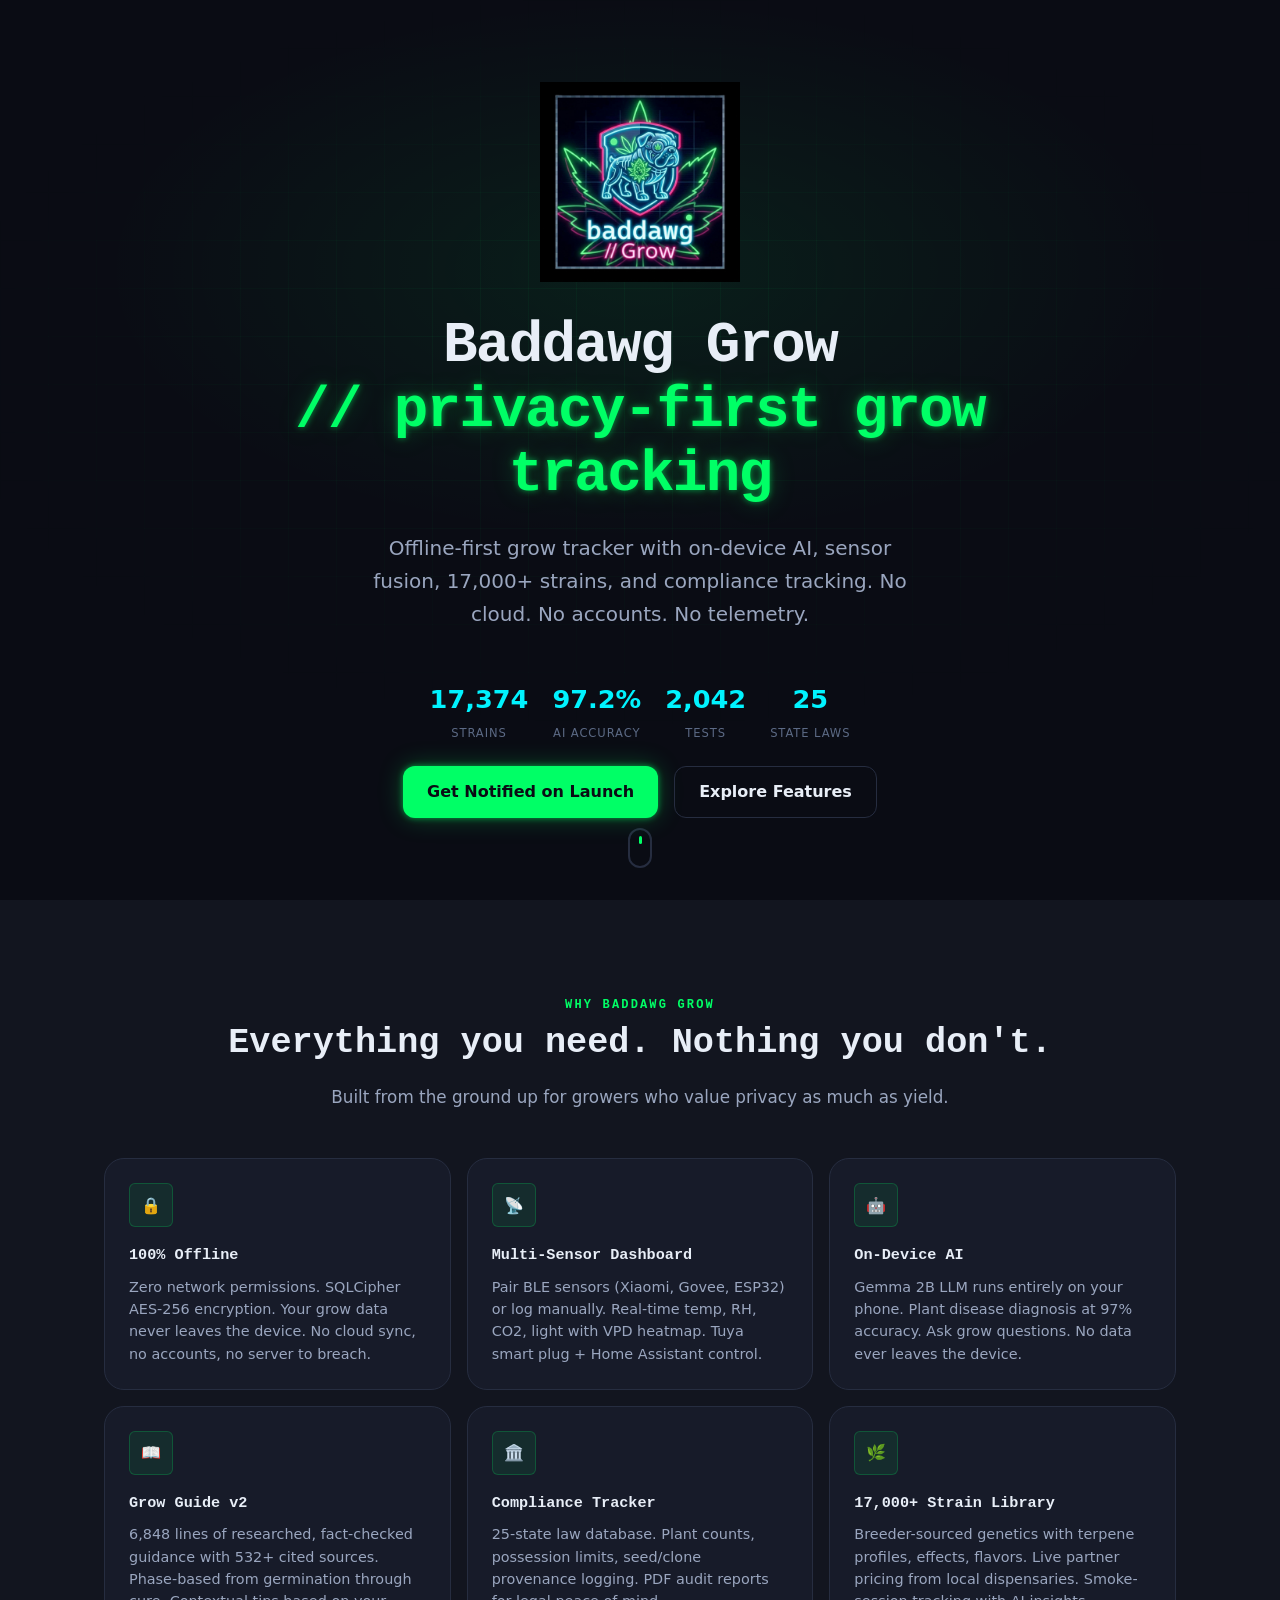
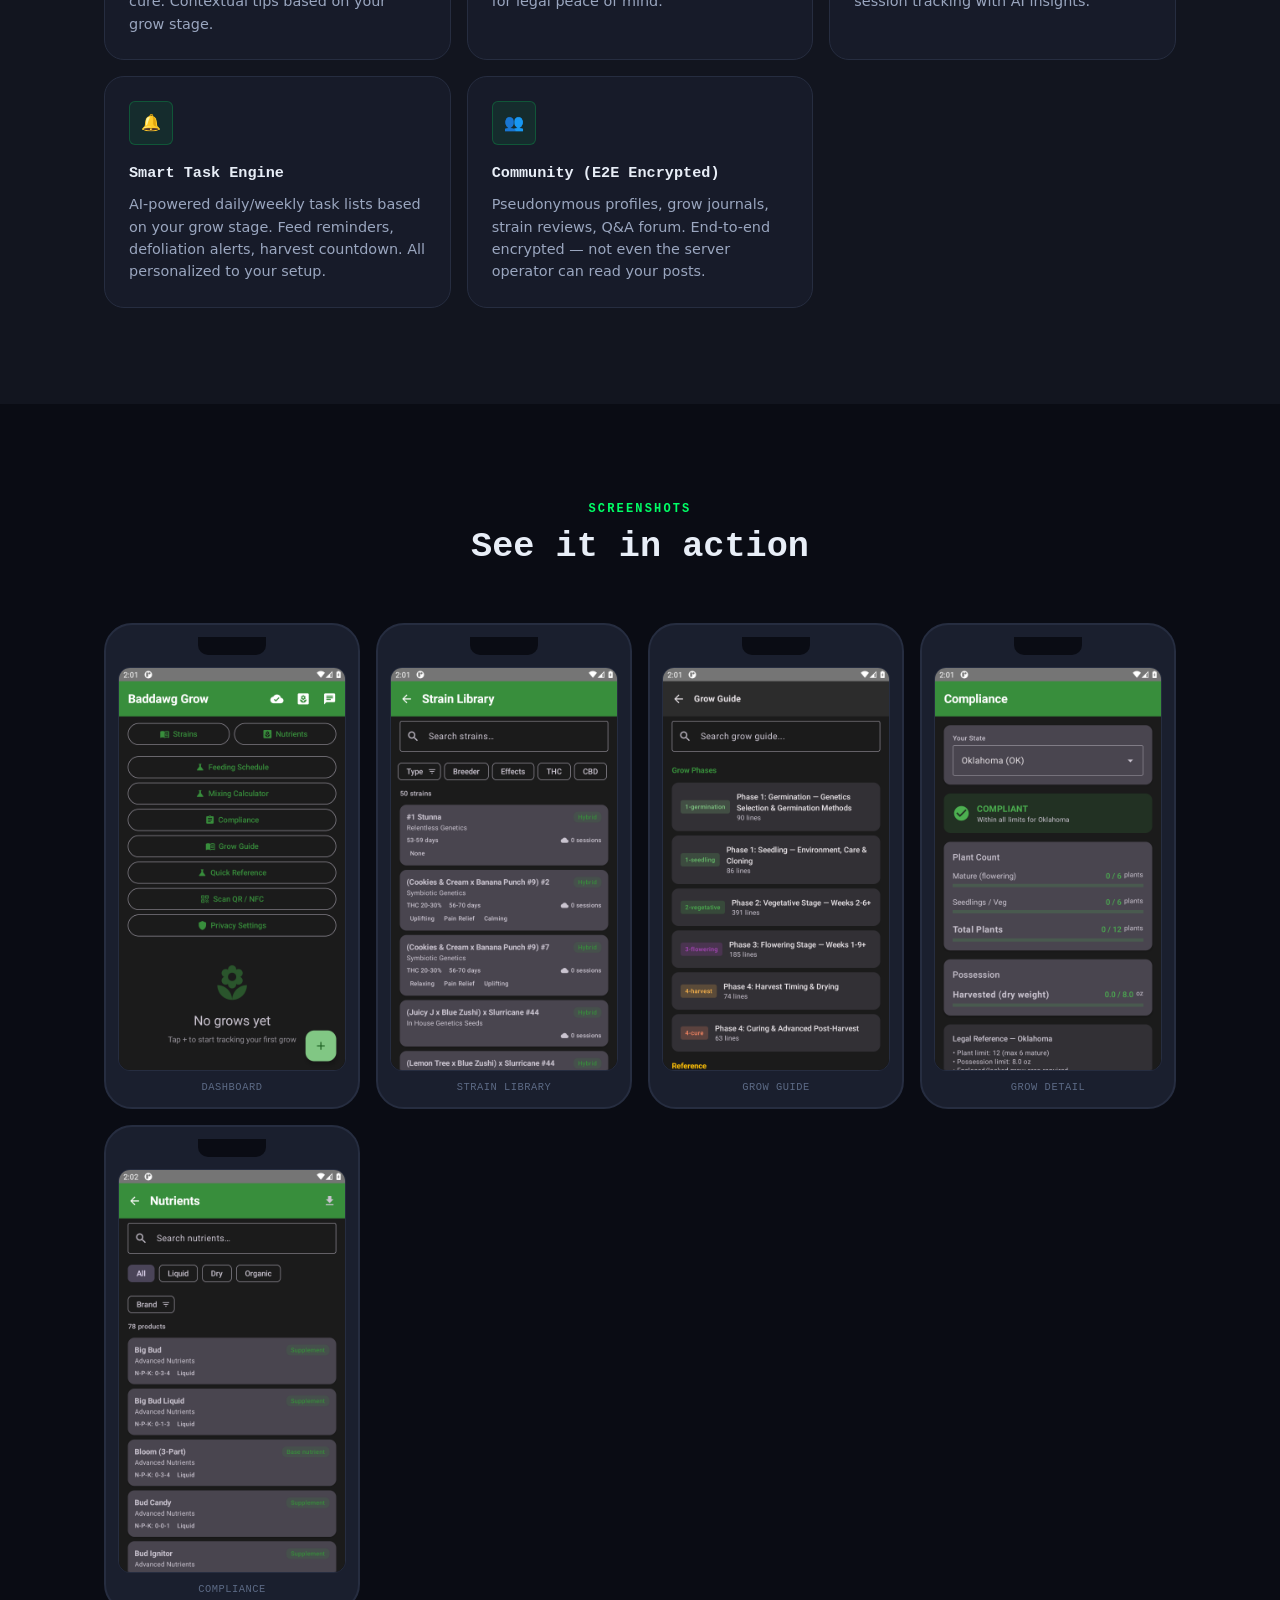
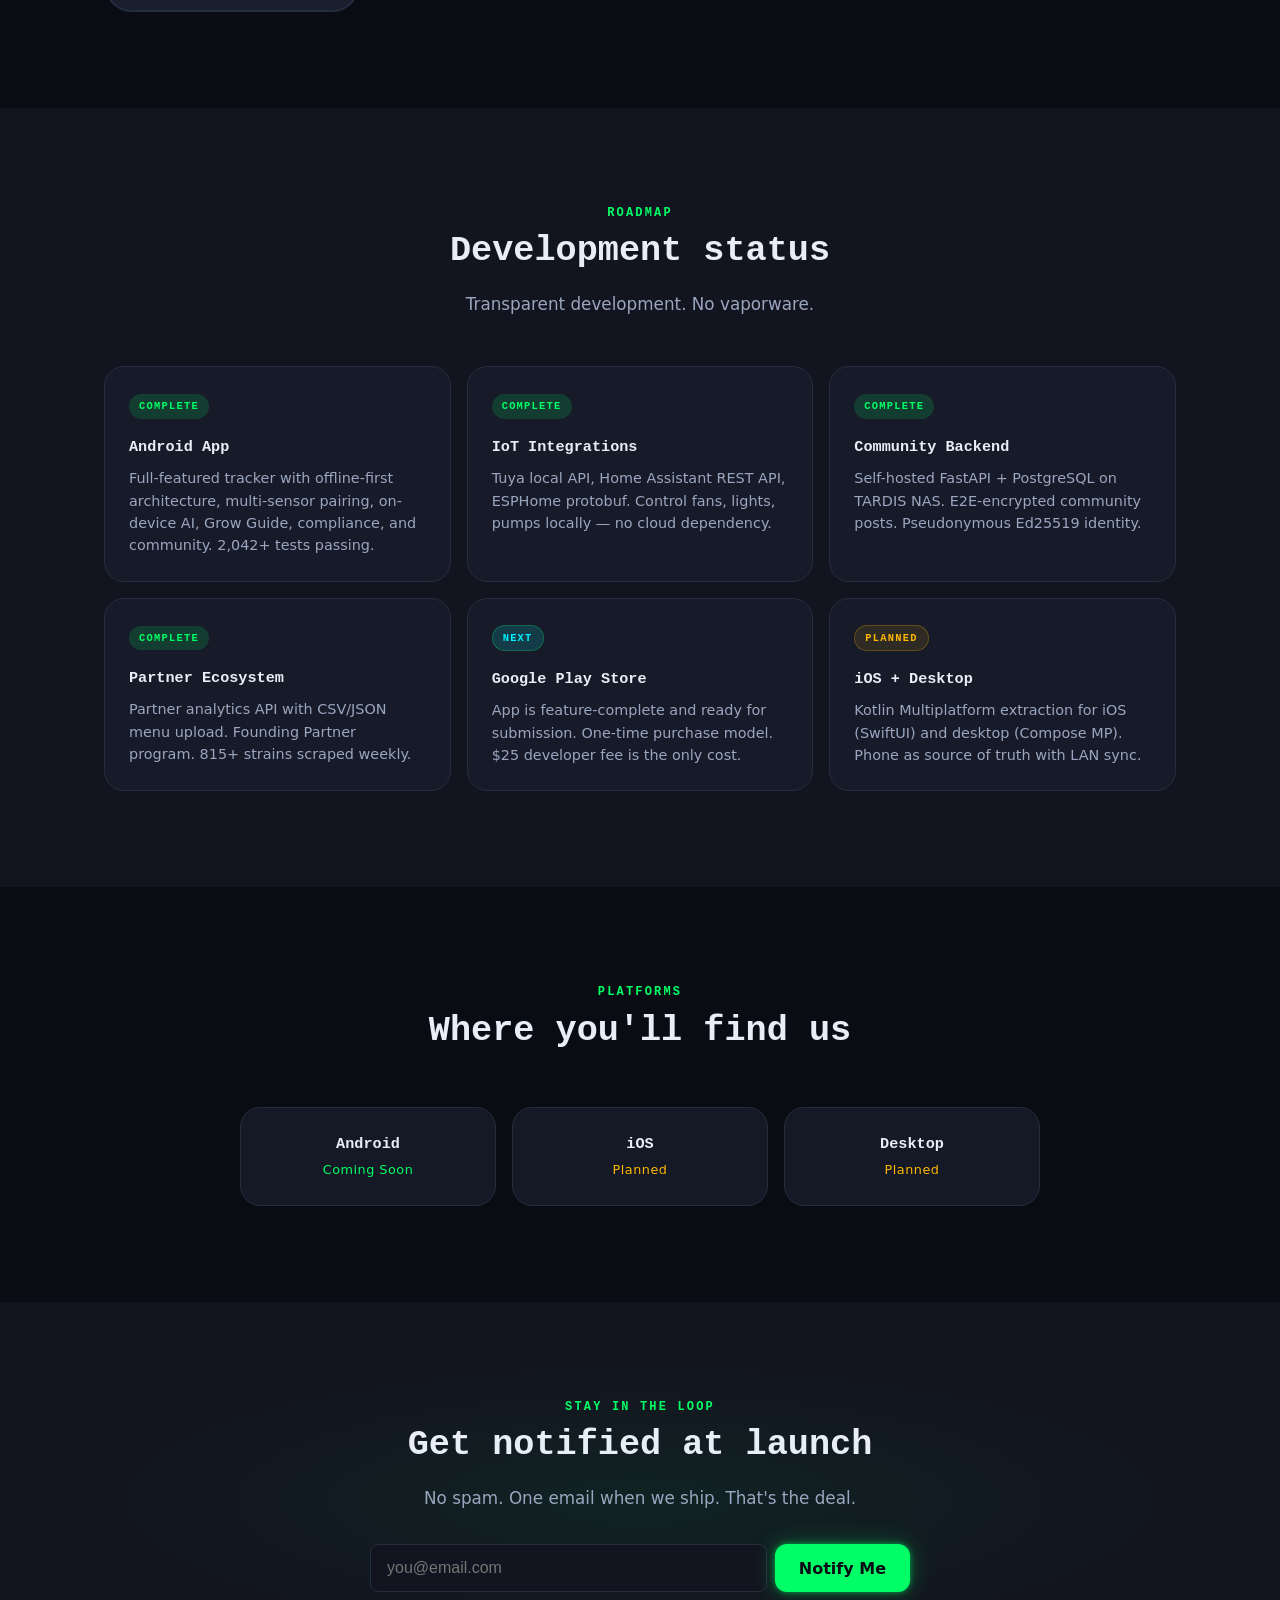
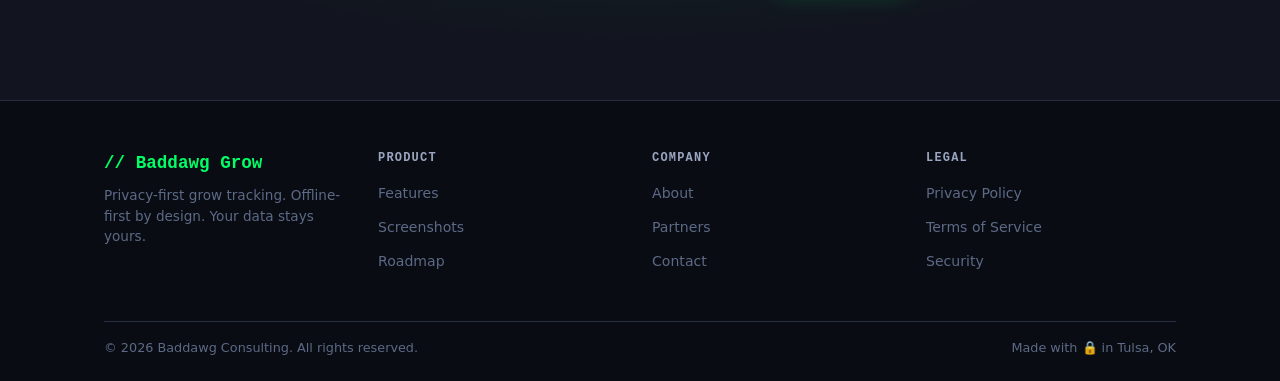
==== commit d9a83dff: "Landing page: reformat stats (17,374 strains, 97.2% accuracy, 2,042 tests), update OG image" ====
--- a/index.html
+++ b/index.html
@@ -13,7 +13,7 @@
 <link rel="apple-touch-icon" href="assets/logo.png">
 <meta property="og:title" content="Baddawg Grow — Privacy-First Grow Tracker">
 <meta property="og:description" content="Offline-first grow tracker with on-device AI, sensor fusion, 17,000+ strains, compliance tracking. No cloud. No accounts. No telemetry.">
-<meta property="og:image" content="https://baddawggrow.com/assets/logo.png">
+<meta property="og:image" content="https://baddawggrow.com/assets/01_dashboard.webp">
 <meta property="og:url" content="https://baddawggrow.com/">
 <meta property="og:type" content="website">
 <meta property="og:site_name" content="Baddawg Grow">
@@ -38,9 +38,9 @@
       Offline-first grow tracker with on-device AI, sensor fusion, 17,000+ strains, and compliance tracking. No cloud. No accounts. No telemetry.
     </p>
     <div class="hero__stats animate animate--d3">
-      <div class="stat"><span class="stat__num">17K+</span><span class="stat__label">Strains</span></div>
-      <div class="stat"><span class="stat__num">97%</span><span class="stat__label">AI Accuracy</span></div>
-      <div class="stat"><span class="stat__num">100%</span><span class="stat__label">Offline</span></div>
+      <div class="stat"><span class="stat__num">17,374</span><span class="stat__label">Strains</span></div>
+      <div class="stat"><span class="stat__num">97.2%</span><span class="stat__label">AI Accuracy</span></div>
+      <div class="stat"><span class="stat__num">2,042</span><span class="stat__label">Tests</span></div>
       <div class="stat"><span class="stat__num">25</span><span class="stat__label">State Laws</span></div>
     </div>
     <div class="hero__actions animate animate--d3">
--- a/styles.css
+++ b/styles.css
@@ -563,3 +563,63 @@
   .email-form { flex-direction: column; }
   .email-form__input { flex: 1 1 auto; }
 }
+
+/* HERO STATS */
+.hero__stats {
+  display: flex;
+  gap: var(--s5);
+  justify-content: center;
+  flex-wrap: wrap;
+  margin-bottom: var(--s5);
+}
+.stat {
+  display: flex;
+  flex-direction: column;
+  align-items: center;
+  gap: 4px;
+}
+.stat__num {
+  font-family: var(--font-mono);
+  font-size: 1.6rem;
+  font-weight: 700;
+  color: var(--neon-cyan);
+}
+.stat__label {
+  font-size: 0.72rem;
+  text-transform: uppercase;
+  letter-spacing: 0.08em;
+  color: var(--text-muted);
+}
+.roadmap-card__badge.badge--done {
+  background: rgba(0,255,102,0.15);
+  color: var(--neon-green);
+}
+.roadmap-card__badge.badge--soon {
+  background: rgba(0,243,255,0.15);
+  color: var(--neon-cyan);
+}
+#form-message {
+  margin-top: 12px;
+  color: var(--neon-green);
+  font-size: 0.9rem;
+}
+.email-form {
+  display: flex;
+  gap: 8px;
+  justify-content: center;
+  flex-wrap: wrap;
+}
+.email-form input[type="email"] {
+  flex: 1;
+  min-width: 200px;
+  padding: 12px 16px;
+  border-radius: 8px;
+  border: 1px solid var(--slate-line);
+  background: var(--dark-slate);
+  color: var(--text-primary);
+  font-size: 1rem;
+}
+@media (max-width: 640px) {
+  .hero__stats { gap: var(--s4); }
+  .stat__num { font-size: 1.3rem; }
+}
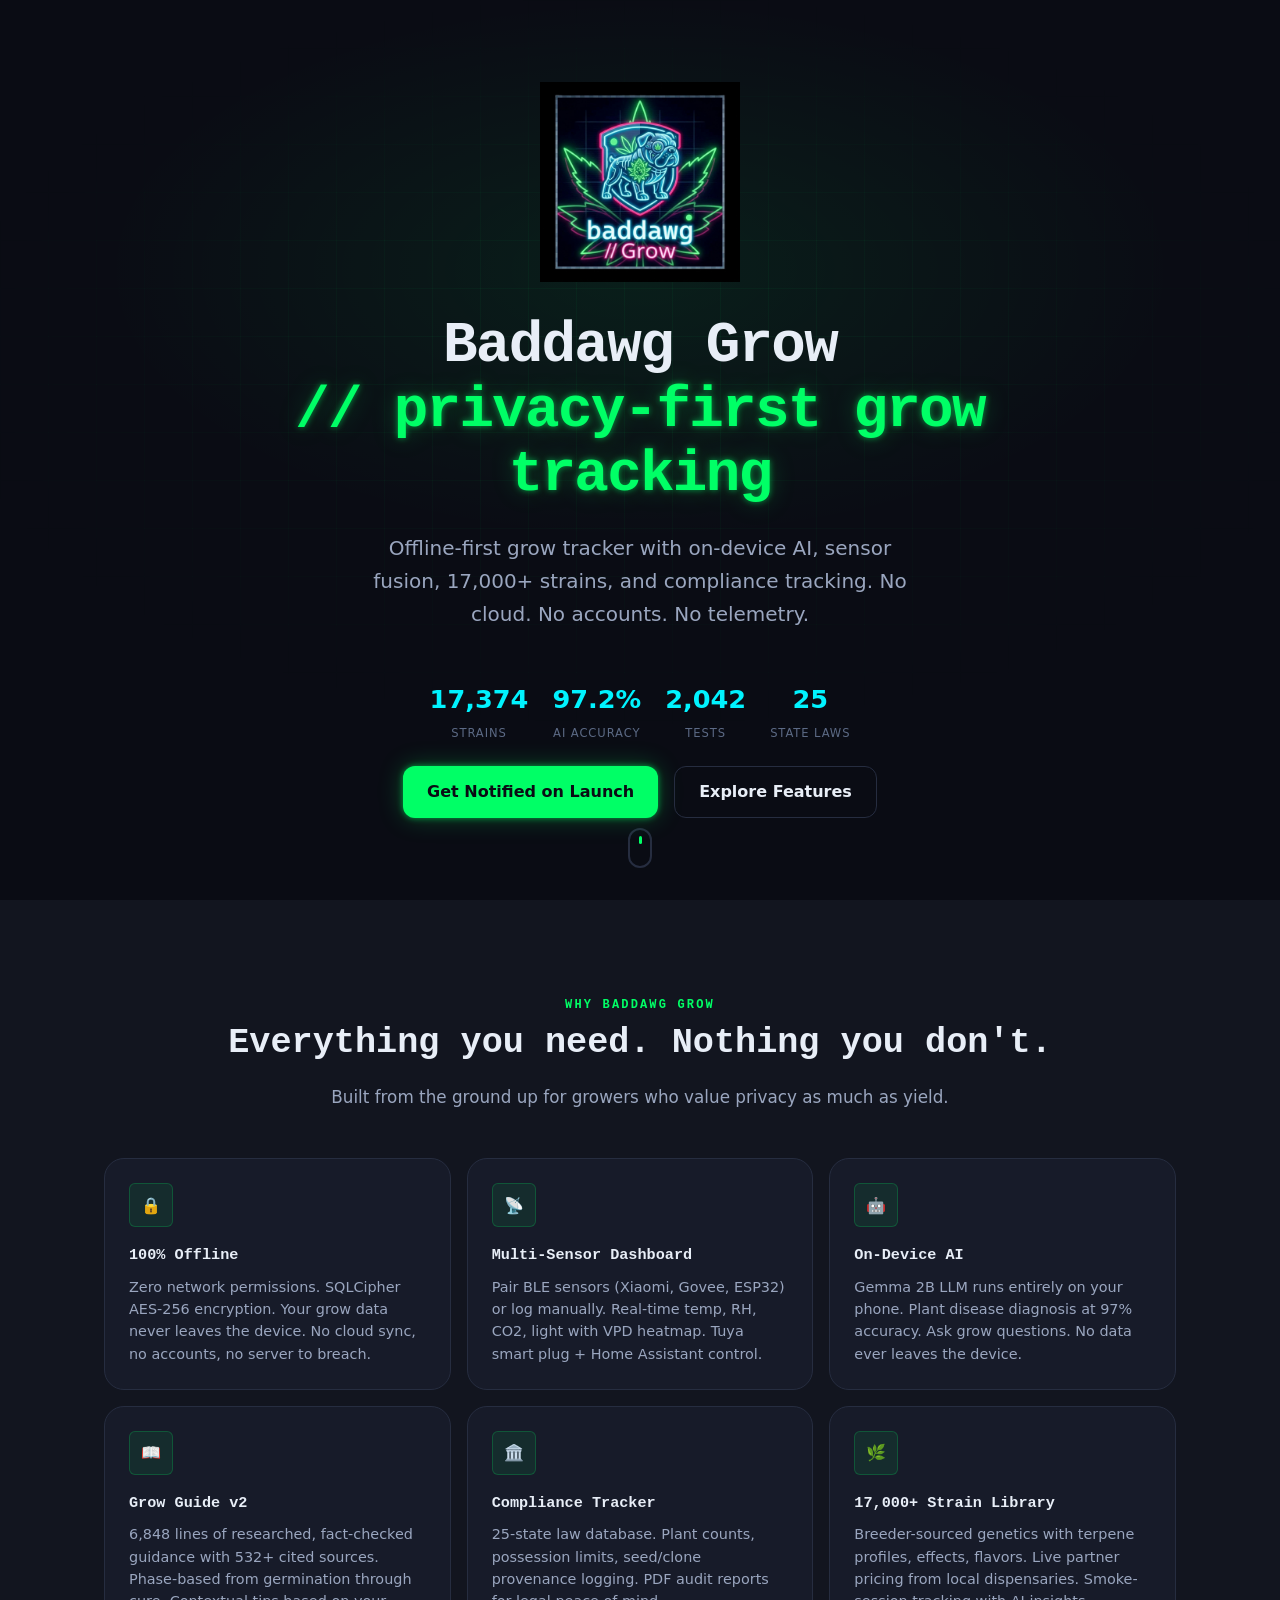
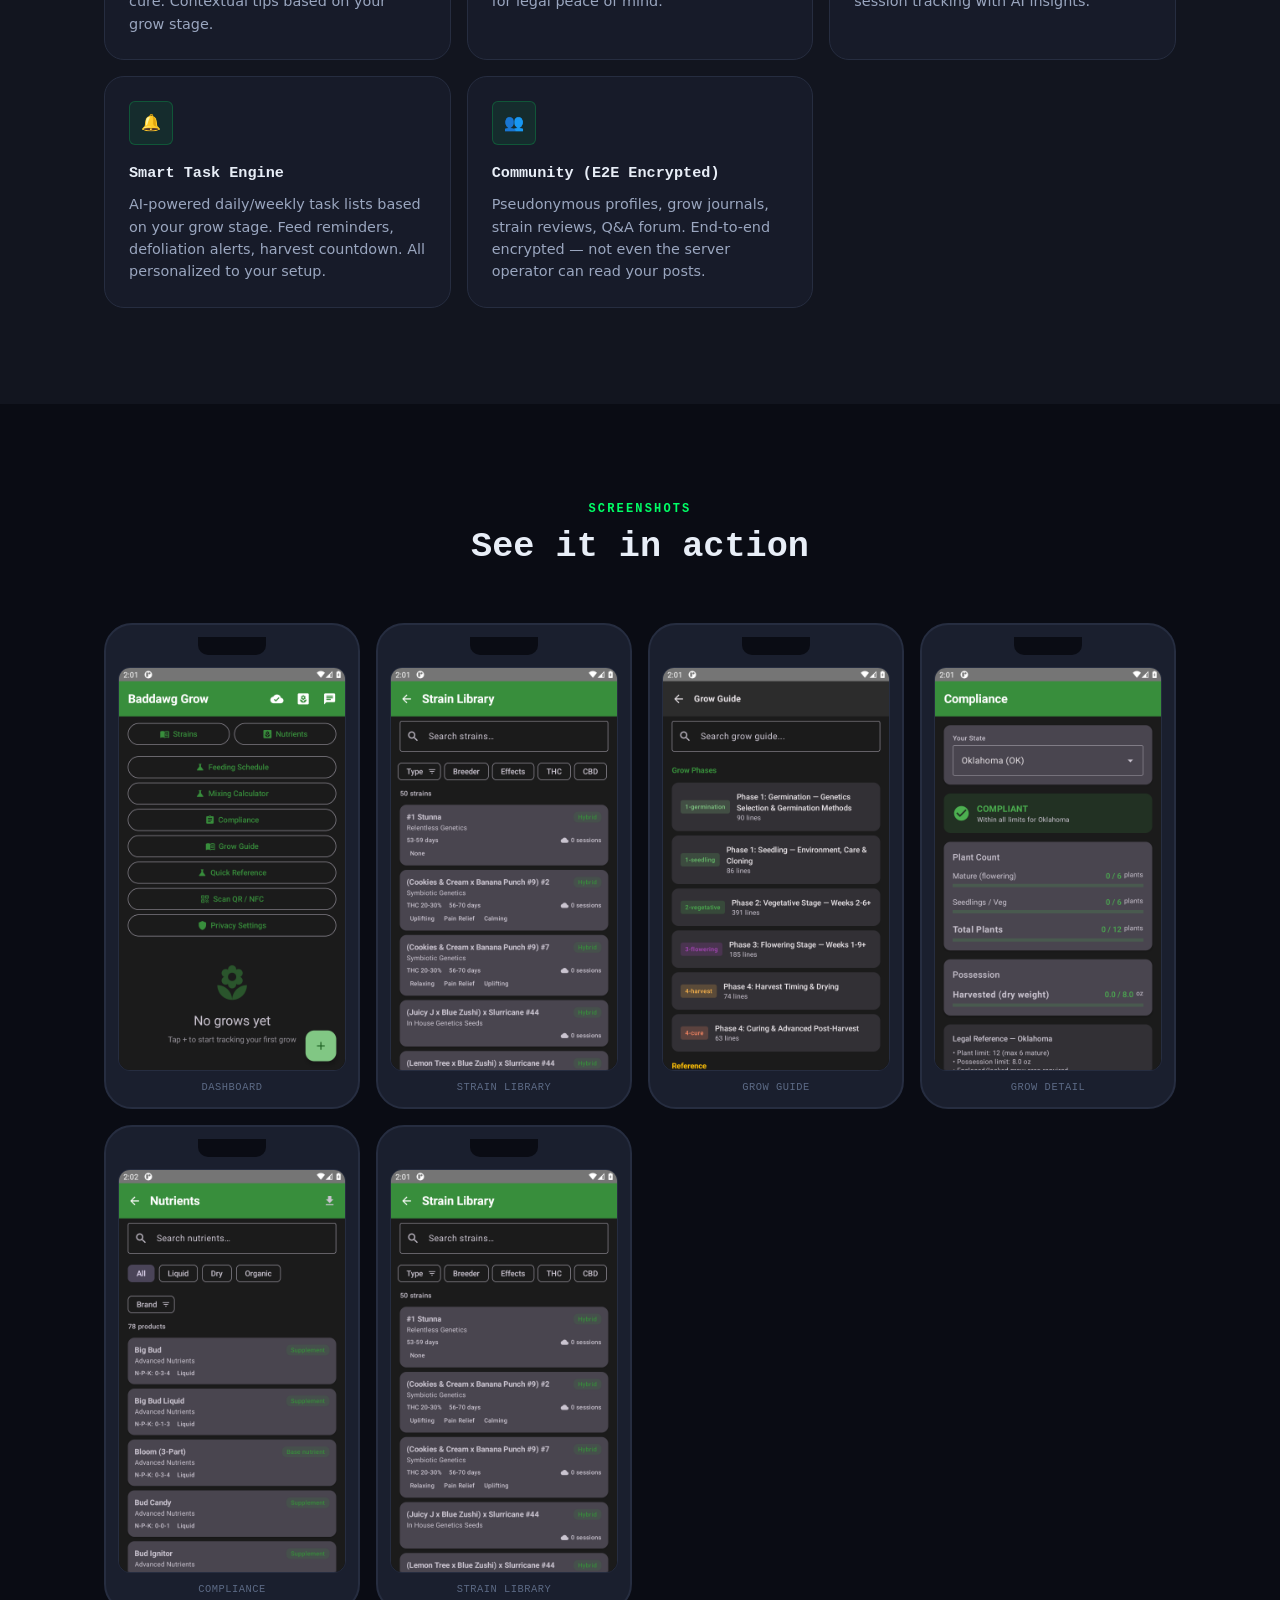
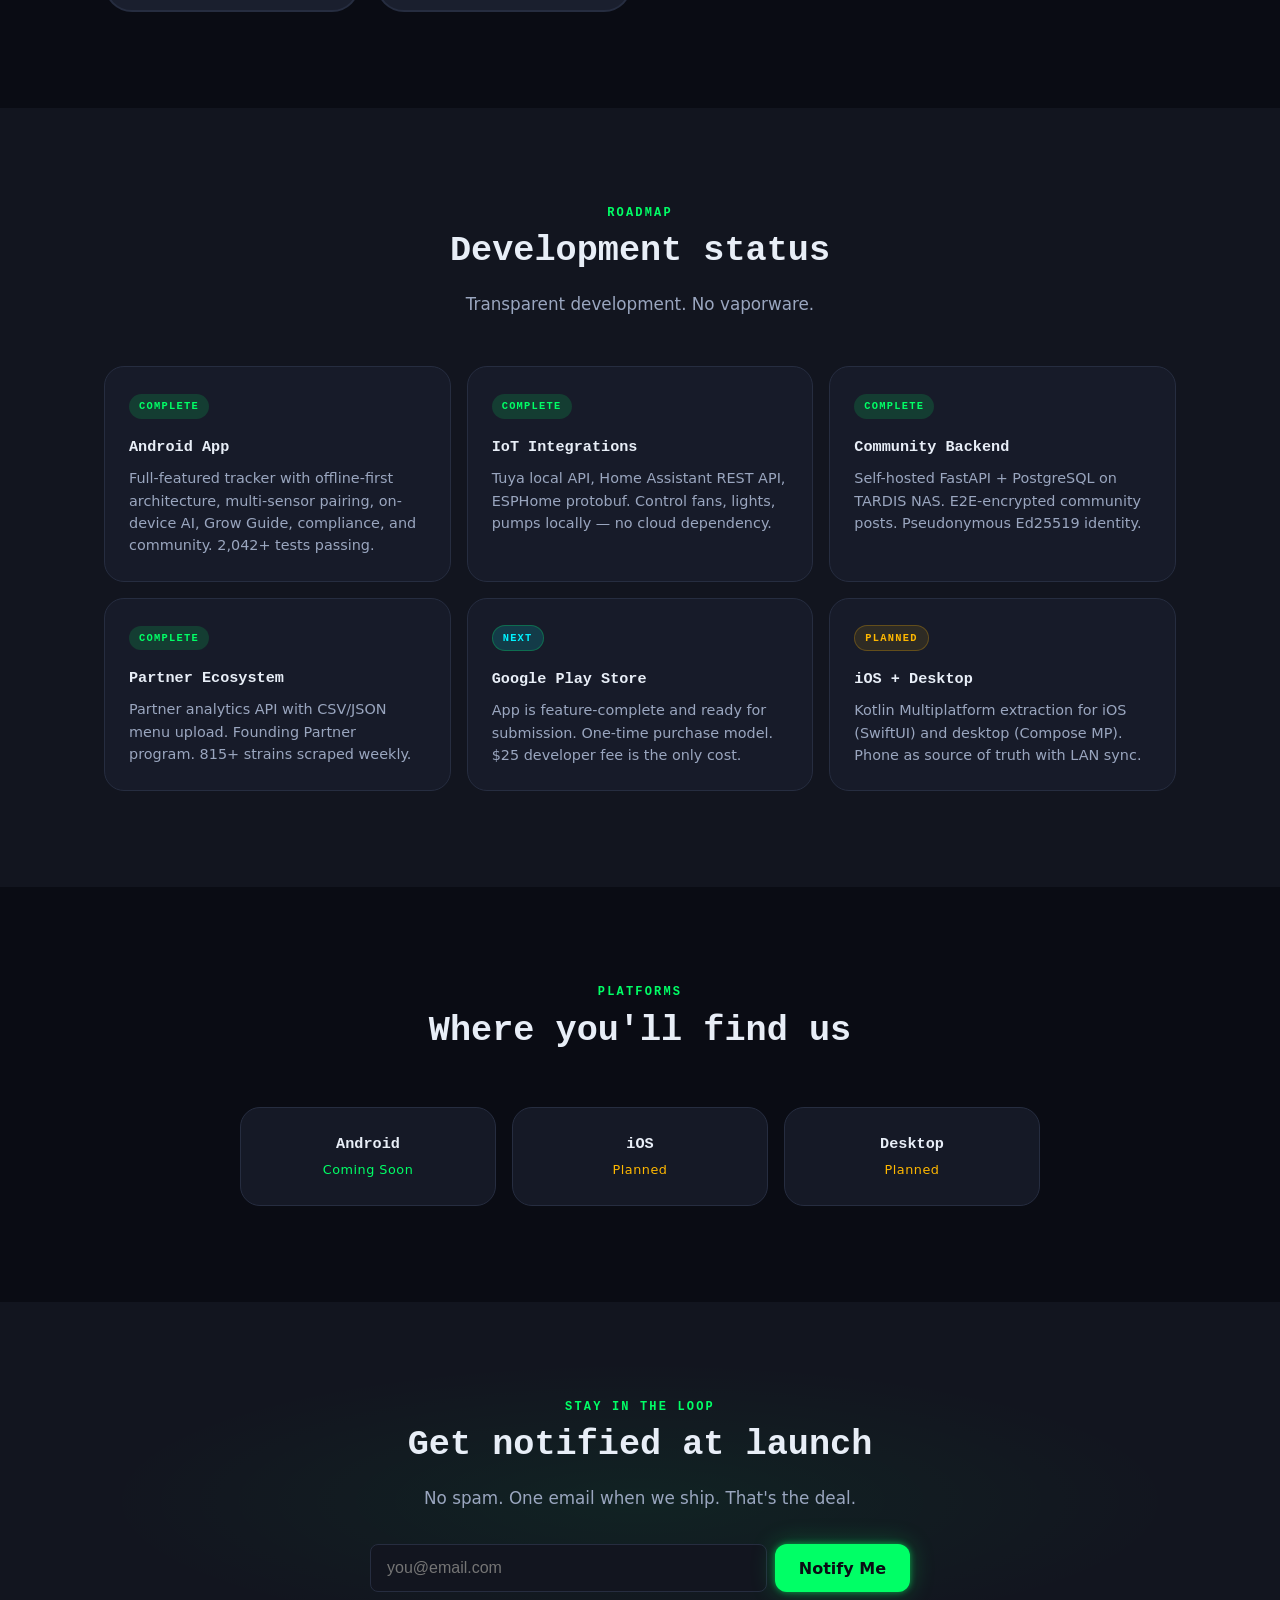
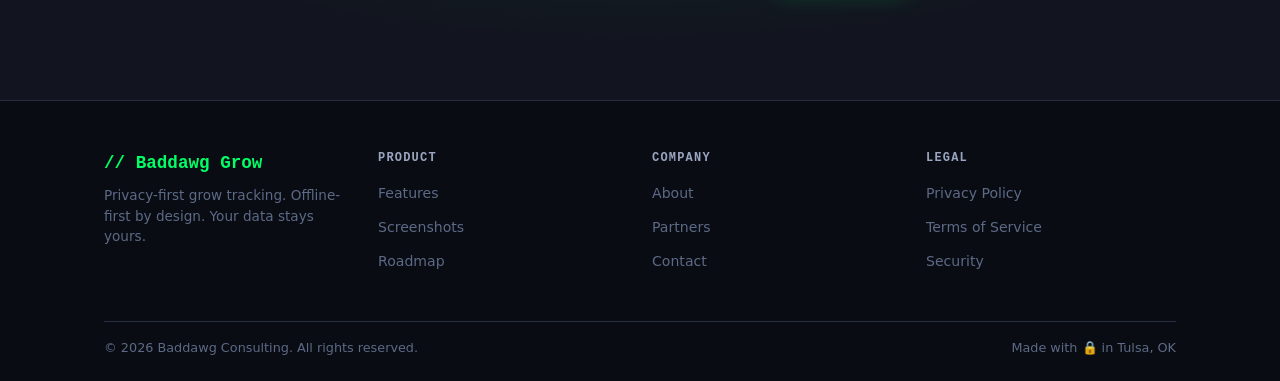
==== commit 61851009: "Add strain library screenshot to gallery" ====
--- a/index.html
+++ b/index.html
@@ -137,6 +137,11 @@
         <div class="phone-mockup__screen"><img src="assets/05_compliance.webp" alt="Compliance" loading="lazy"></div>
         <p class="phone-mockup__label">COMPLIANCE</p>
       </div>
+      <div class="phone-mockup">
+        <div class="phone-mockup__notch"></div>
+        <div class="phone-mockup__screen"><img src="assets/02_strain_library.webp" alt="Strain Library" loading="lazy"></div>
+        <p class="phone-mockup__label">STRAIN LIBRARY</p>
+      </div>
     </div>
   </div>
 </section>
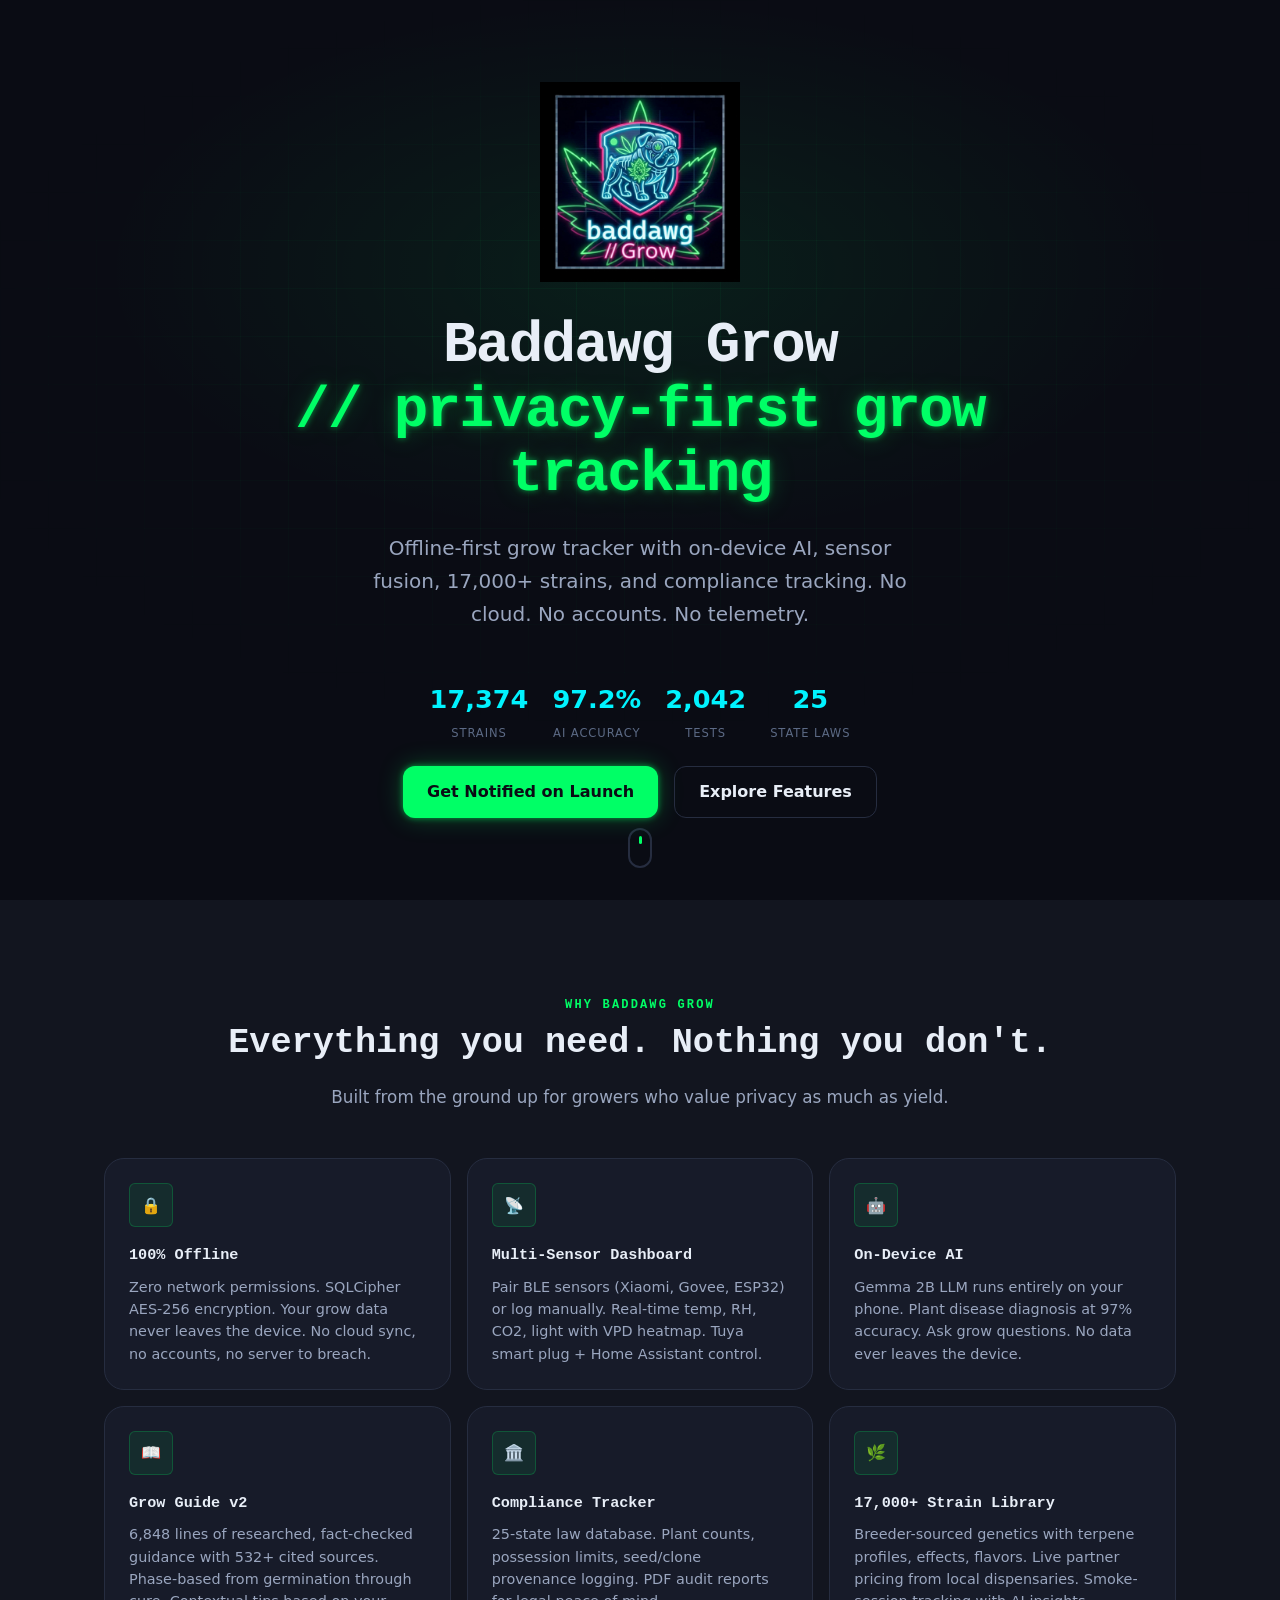
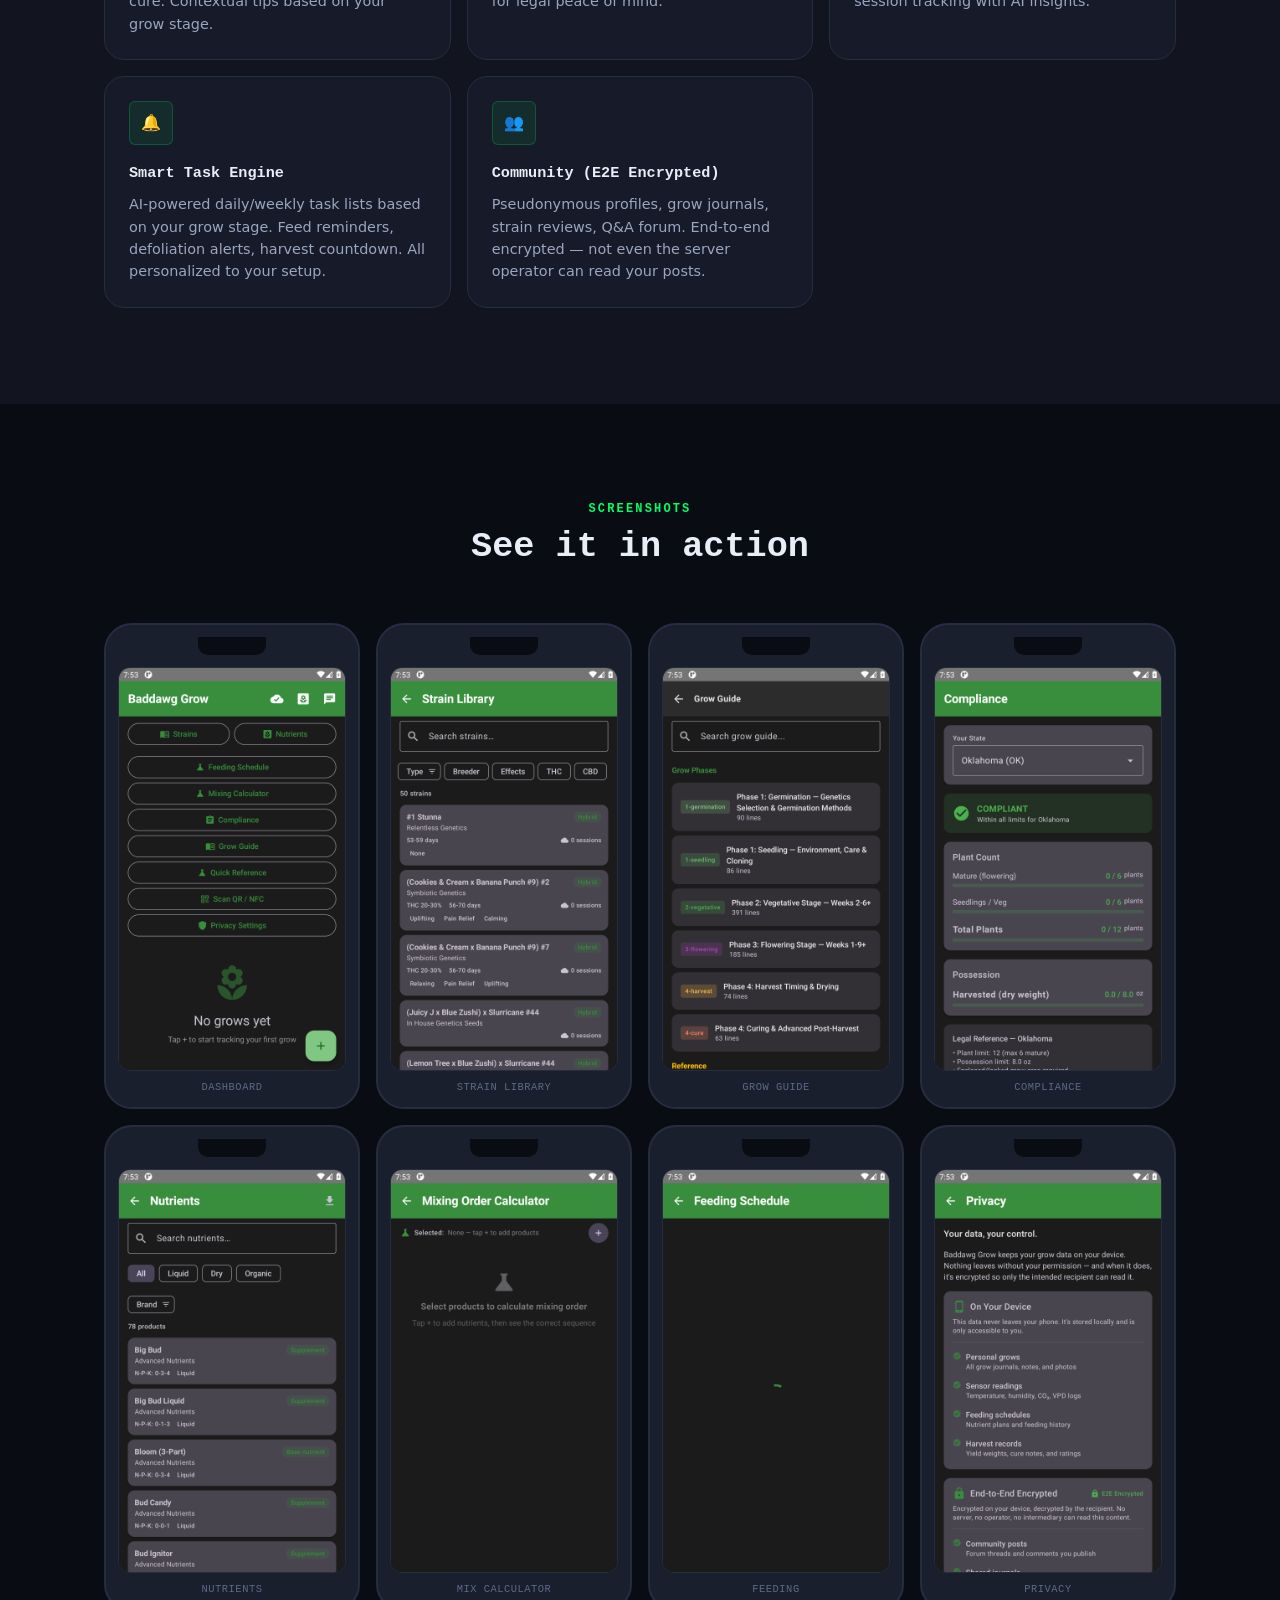
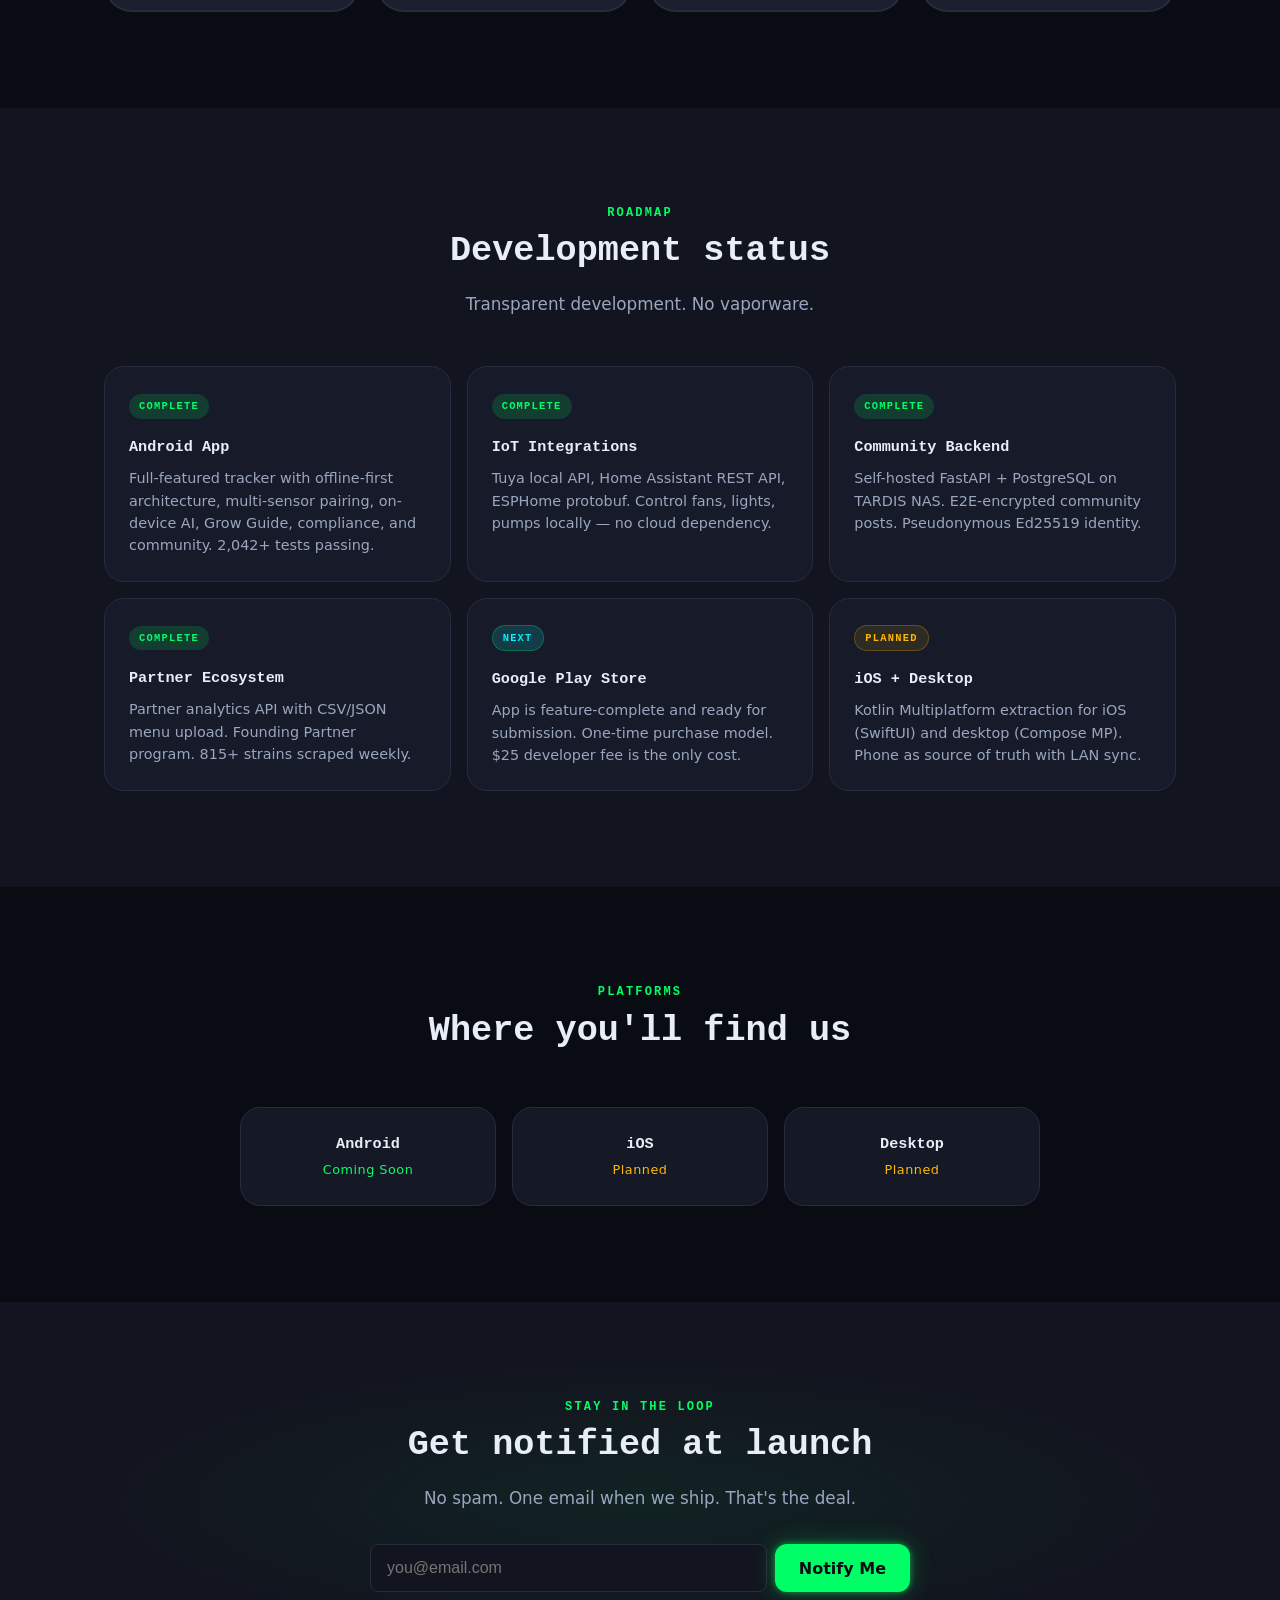
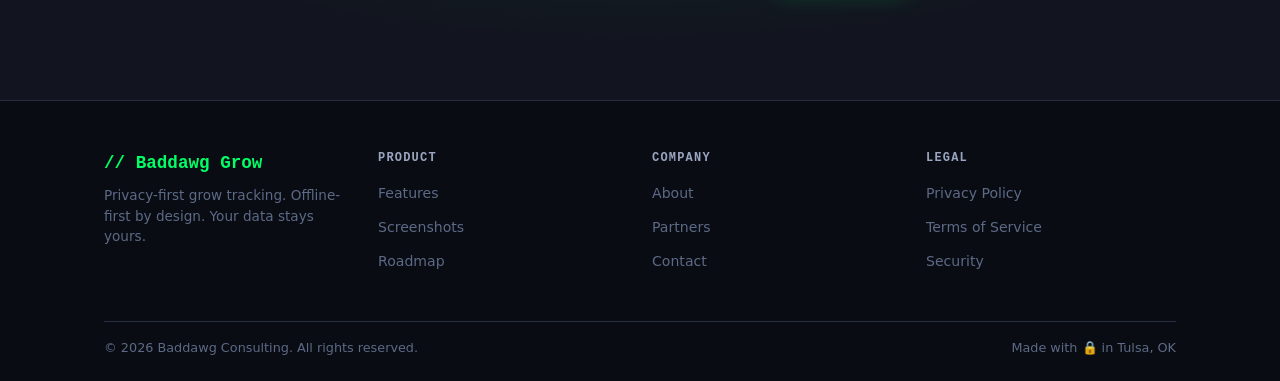
==== commit 3672bfb7: "Landing page: 8 fresh screenshots with correct labels" ====
--- a/index.html
+++ b/index.html
@@ -114,33 +114,43 @@
     <div class="gallery__grid">
       <div class="phone-mockup">
         <div class="phone-mockup__notch"></div>
-        <div class="phone-mockup__screen"><img src="assets/01_dashboard.webp" alt="Dashboard" loading="lazy"></div>
+        <div class="phone-mockup__screen"><img src="assets/01_dashboard.webp" alt="Baddawg Grow dashboard with navigation" loading="lazy"></div>
         <p class="phone-mockup__label">DASHBOARD</p>
       </div>
       <div class="phone-mockup">
         <div class="phone-mockup__notch"></div>
-        <div class="phone-mockup__screen"><img src="assets/02_strain_library.webp" alt="Strain Library" loading="lazy"></div>
+        <div class="phone-mockup__screen"><img src="assets/02_strains.webp" alt="Strain library with search and filters" loading="lazy"></div>
         <p class="phone-mockup__label">STRAIN LIBRARY</p>
       </div>
       <div class="phone-mockup">
         <div class="phone-mockup__notch"></div>
-        <div class="phone-mockup__screen"><img src="assets/03_grow_guide.webp" alt="Grow Guide" loading="lazy"></div>
+        <div class="phone-mockup__screen"><img src="assets/03_growguide.webp" alt="Grow guide with phase cards" loading="lazy"></div>
         <p class="phone-mockup__label">GROW GUIDE</p>
       </div>
       <div class="phone-mockup">
         <div class="phone-mockup__notch"></div>
-        <div class="phone-mockup__screen"><img src="assets/04_grow_detail.webp" alt="Grow Detail" loading="lazy"></div>
-        <p class="phone-mockup__label">GROW DETAIL</p>
-      </div>
-      <div class="phone-mockup">
-        <div class="phone-mockup__notch"></div>
-        <div class="phone-mockup__screen"><img src="assets/05_compliance.webp" alt="Compliance" loading="lazy"></div>
+        <div class="phone-mockup__screen"><img src="assets/04_compliance.webp" alt="Compliance dashboard" loading="lazy"></div>
         <p class="phone-mockup__label">COMPLIANCE</p>
       </div>
       <div class="phone-mockup">
         <div class="phone-mockup__notch"></div>
-        <div class="phone-mockup__screen"><img src="assets/02_strain_library.webp" alt="Strain Library" loading="lazy"></div>
-        <p class="phone-mockup__label">STRAIN LIBRARY</p>
+        <div class="phone-mockup__screen"><img src="assets/05_nutrients.webp" alt="Nutrient product catalog" loading="lazy"></div>
+        <p class="phone-mockup__label">NUTRIENTS</p>
+      </div>
+      <div class="phone-mockup">
+        <div class="phone-mockup__notch"></div>
+        <div class="phone-mockup__screen"><img src="assets/06_mixing.webp" alt="Mixing calculator" loading="lazy"></div>
+        <p class="phone-mockup__label">MIX CALCULATOR</p>
+      </div>
+      <div class="phone-mockup">
+        <div class="phone-mockup__notch"></div>
+        <div class="phone-mockup__screen"><img src="assets/07_feeding.webp" alt="Feeding schedule" loading="lazy"></div>
+        <p class="phone-mockup__label">FEEDING</p>
+      </div>
+      <div class="phone-mockup">
+        <div class="phone-mockup__notch"></div>
+        <div class="phone-mockup__screen"><img src="assets/08_privacy.webp" alt="Privacy settings" loading="lazy"></div>
+        <p class="phone-mockup__label">PRIVACY</p>
       </div>
     </div>
   </div>
